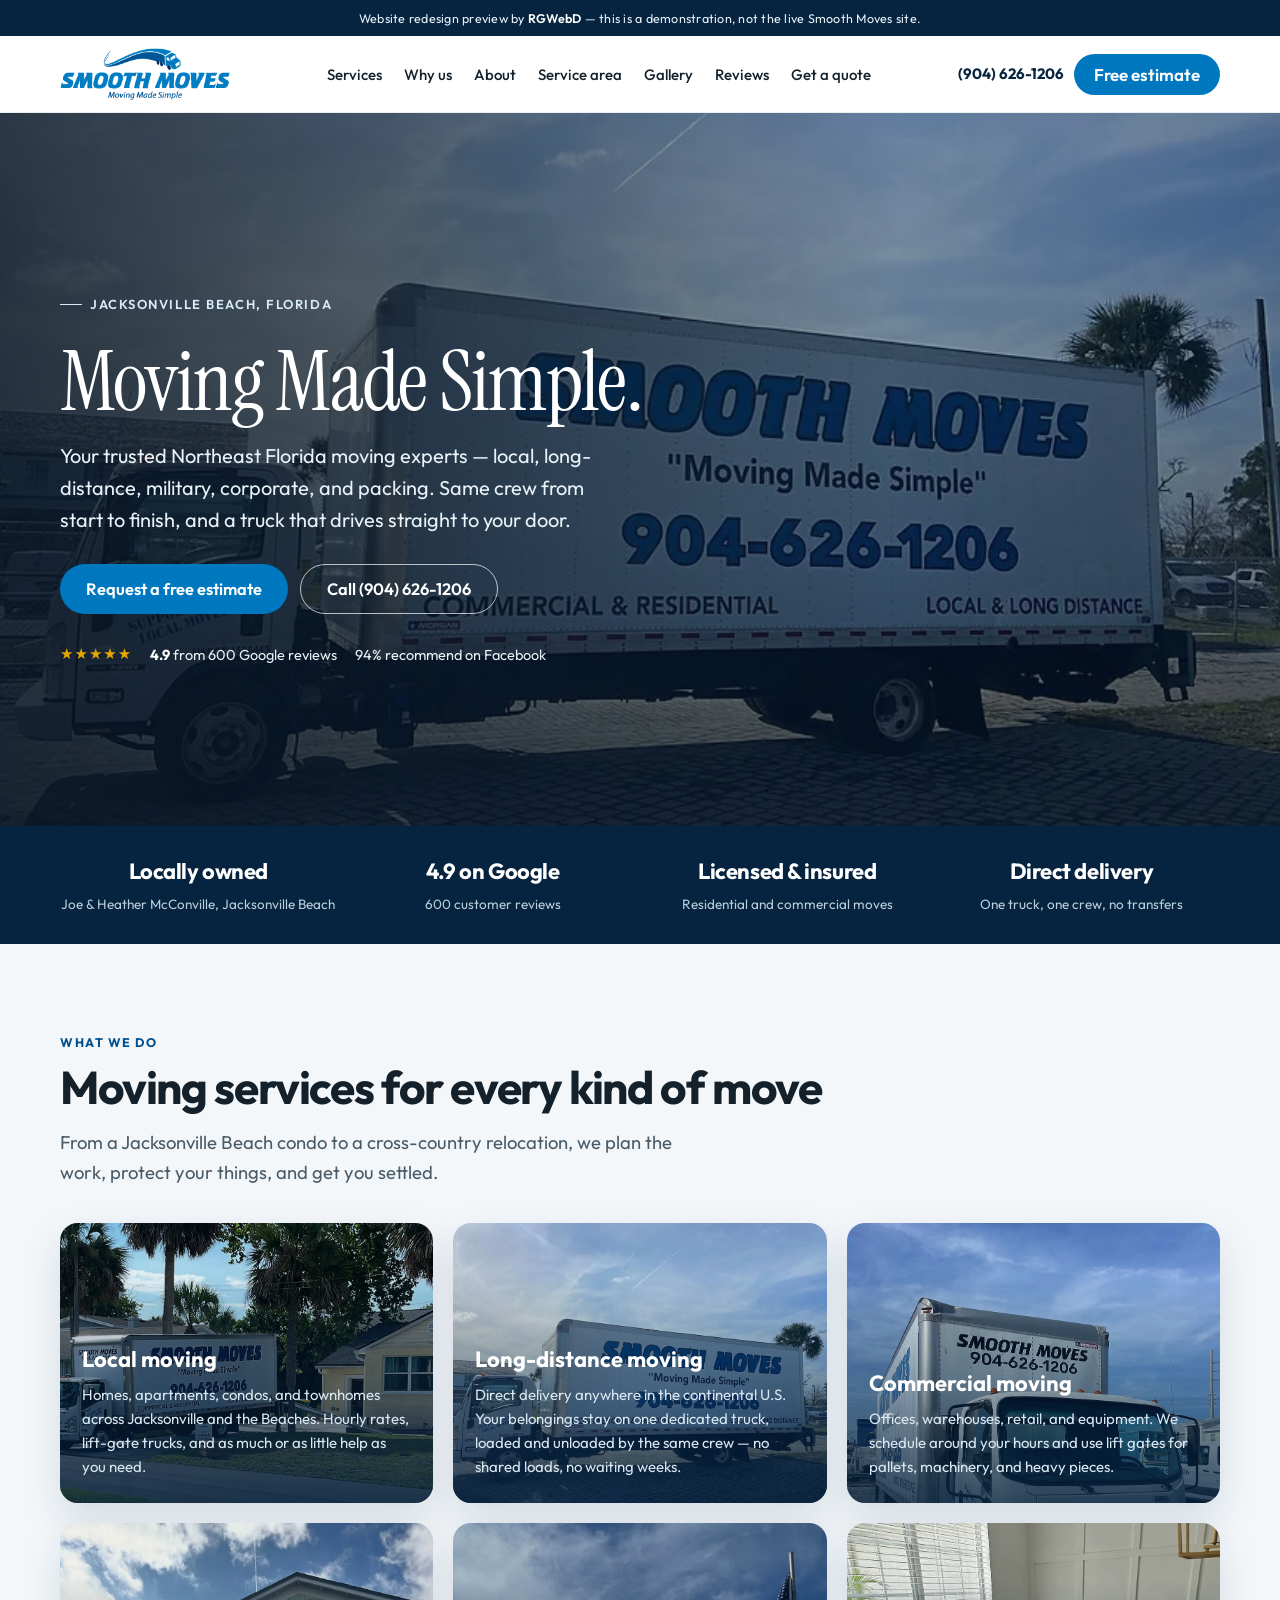
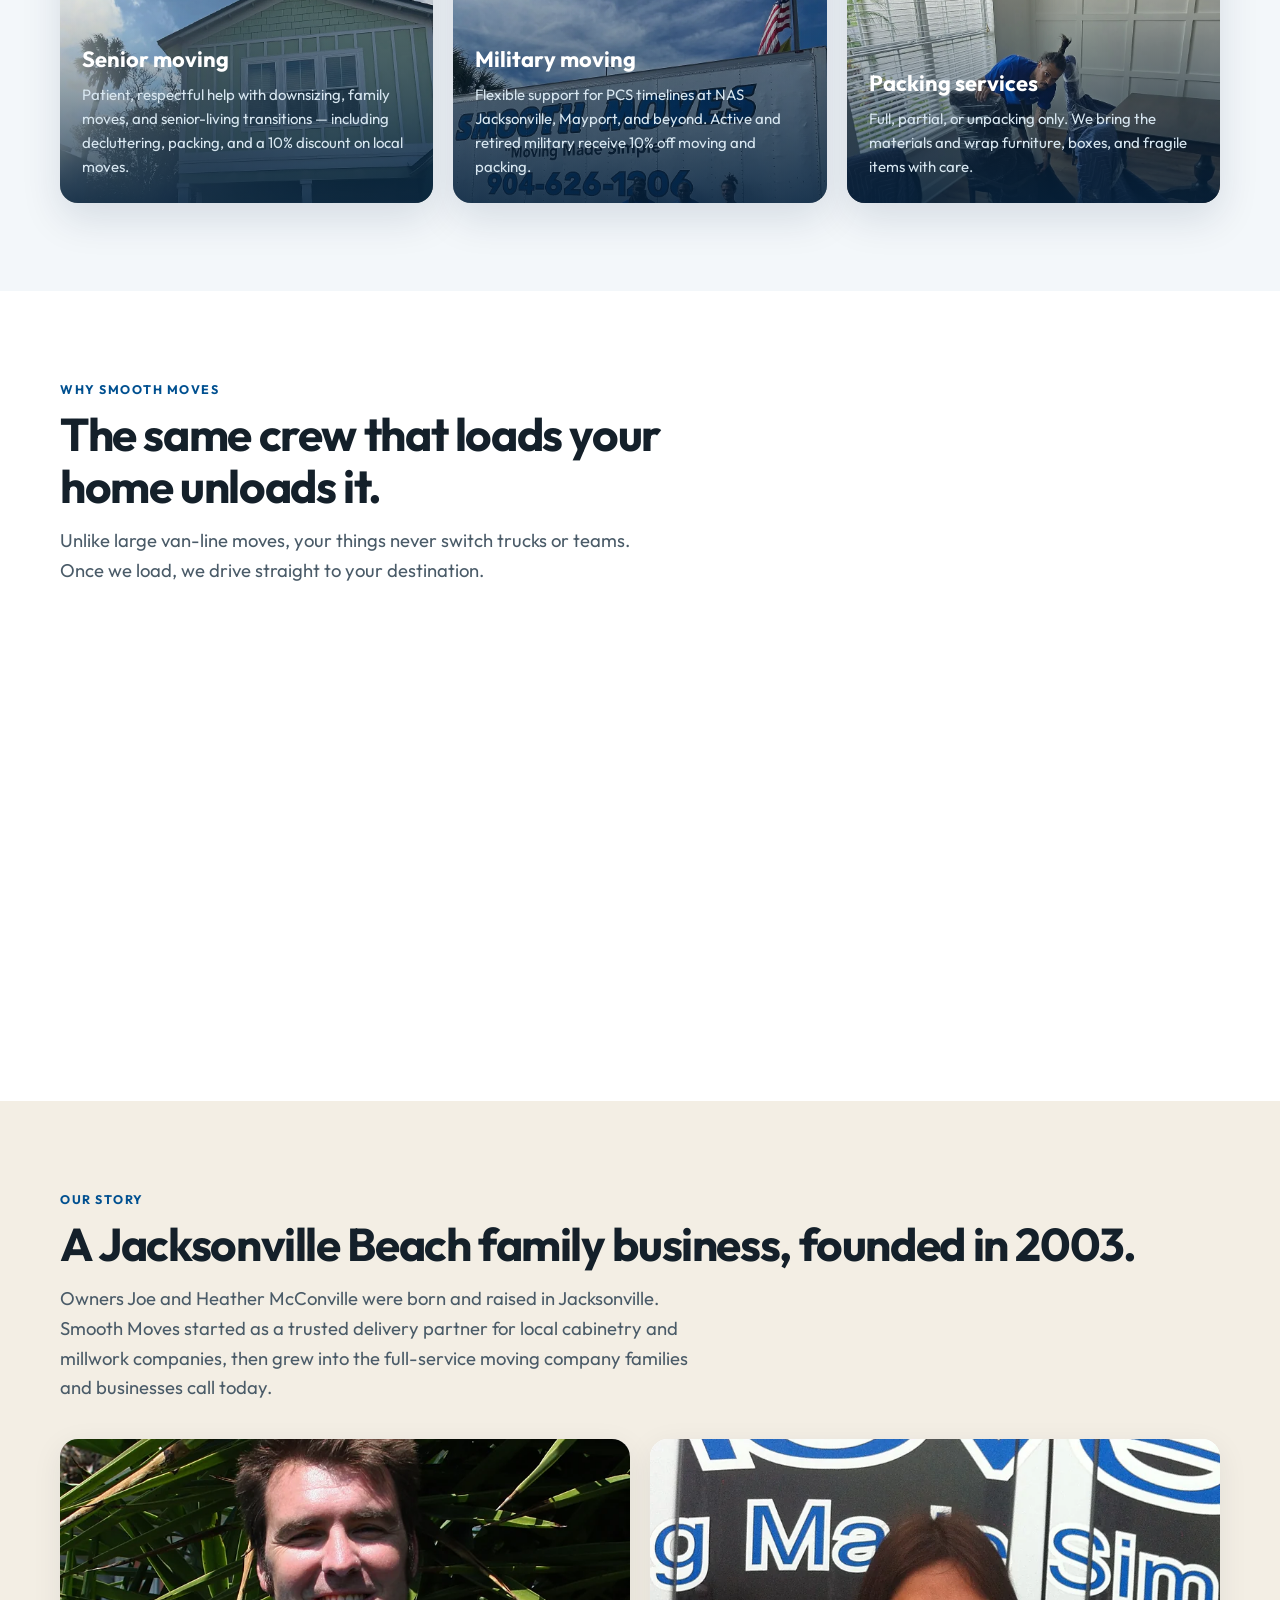
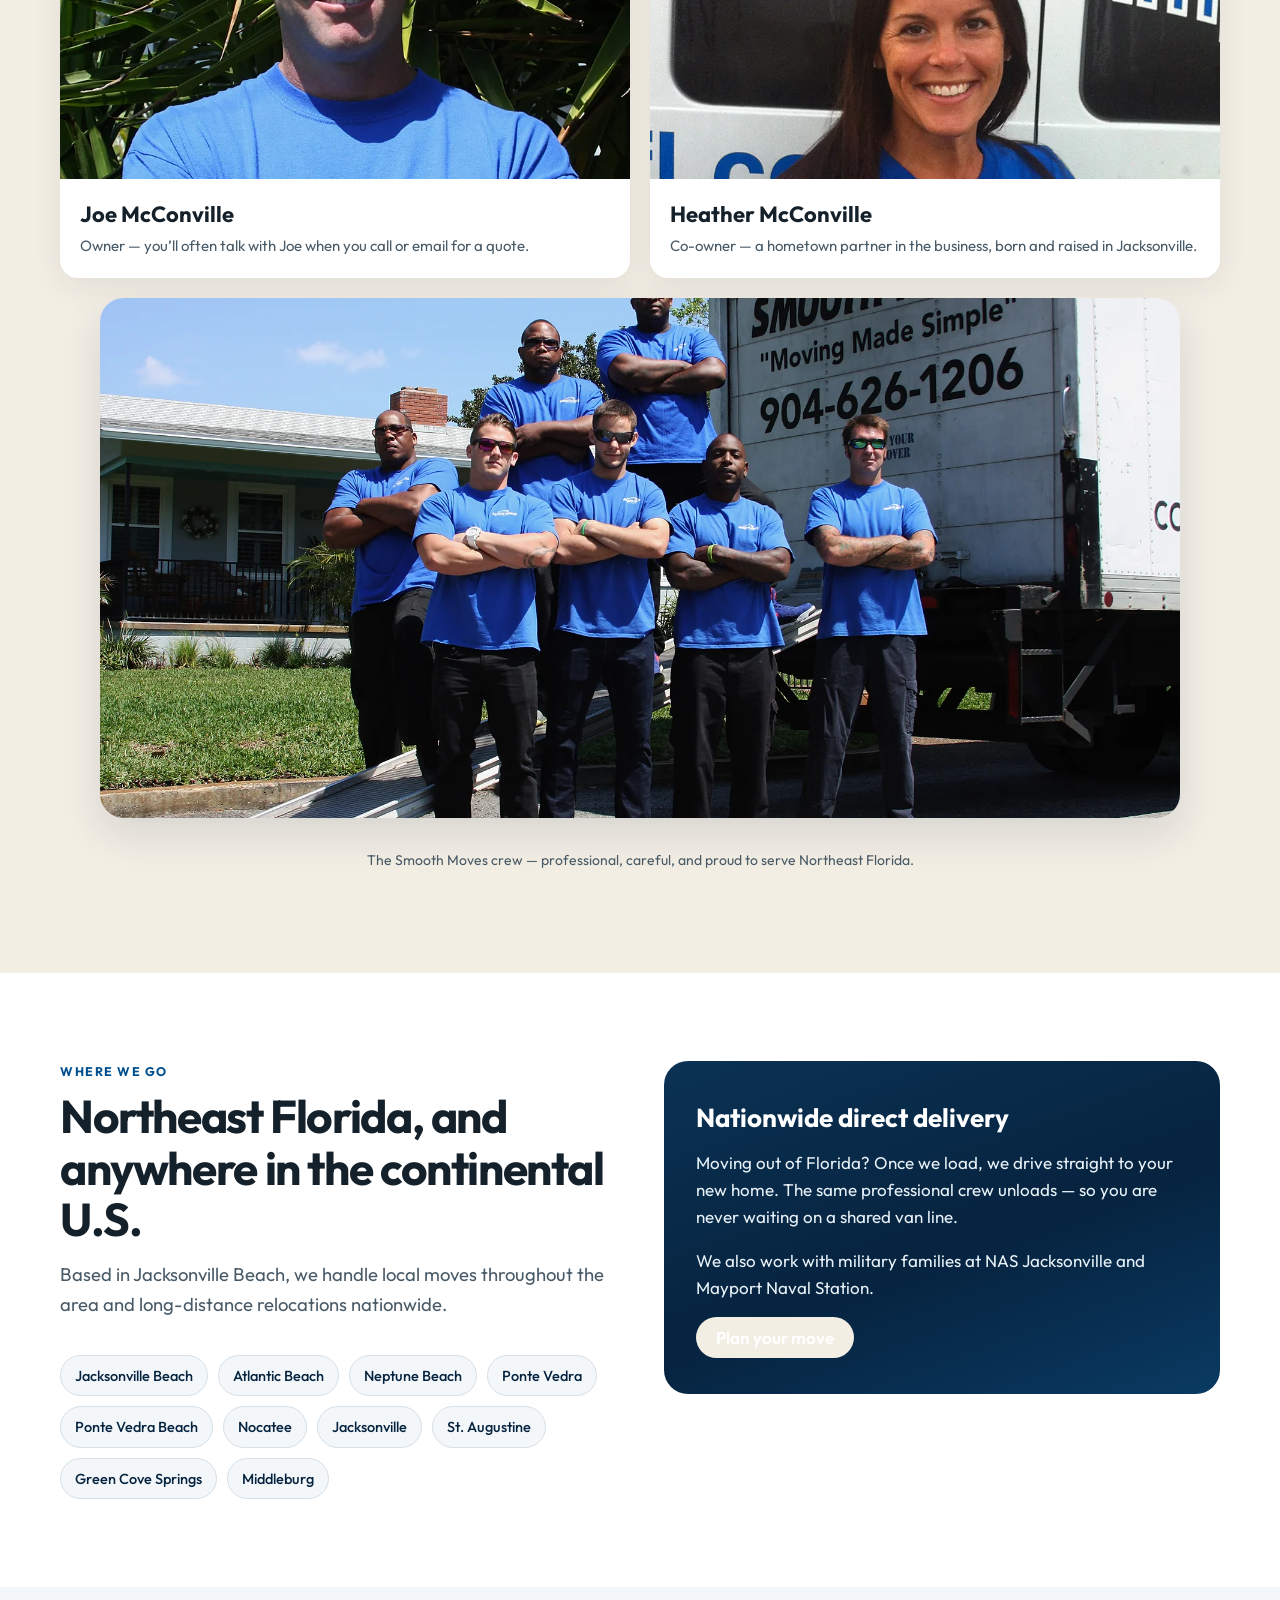
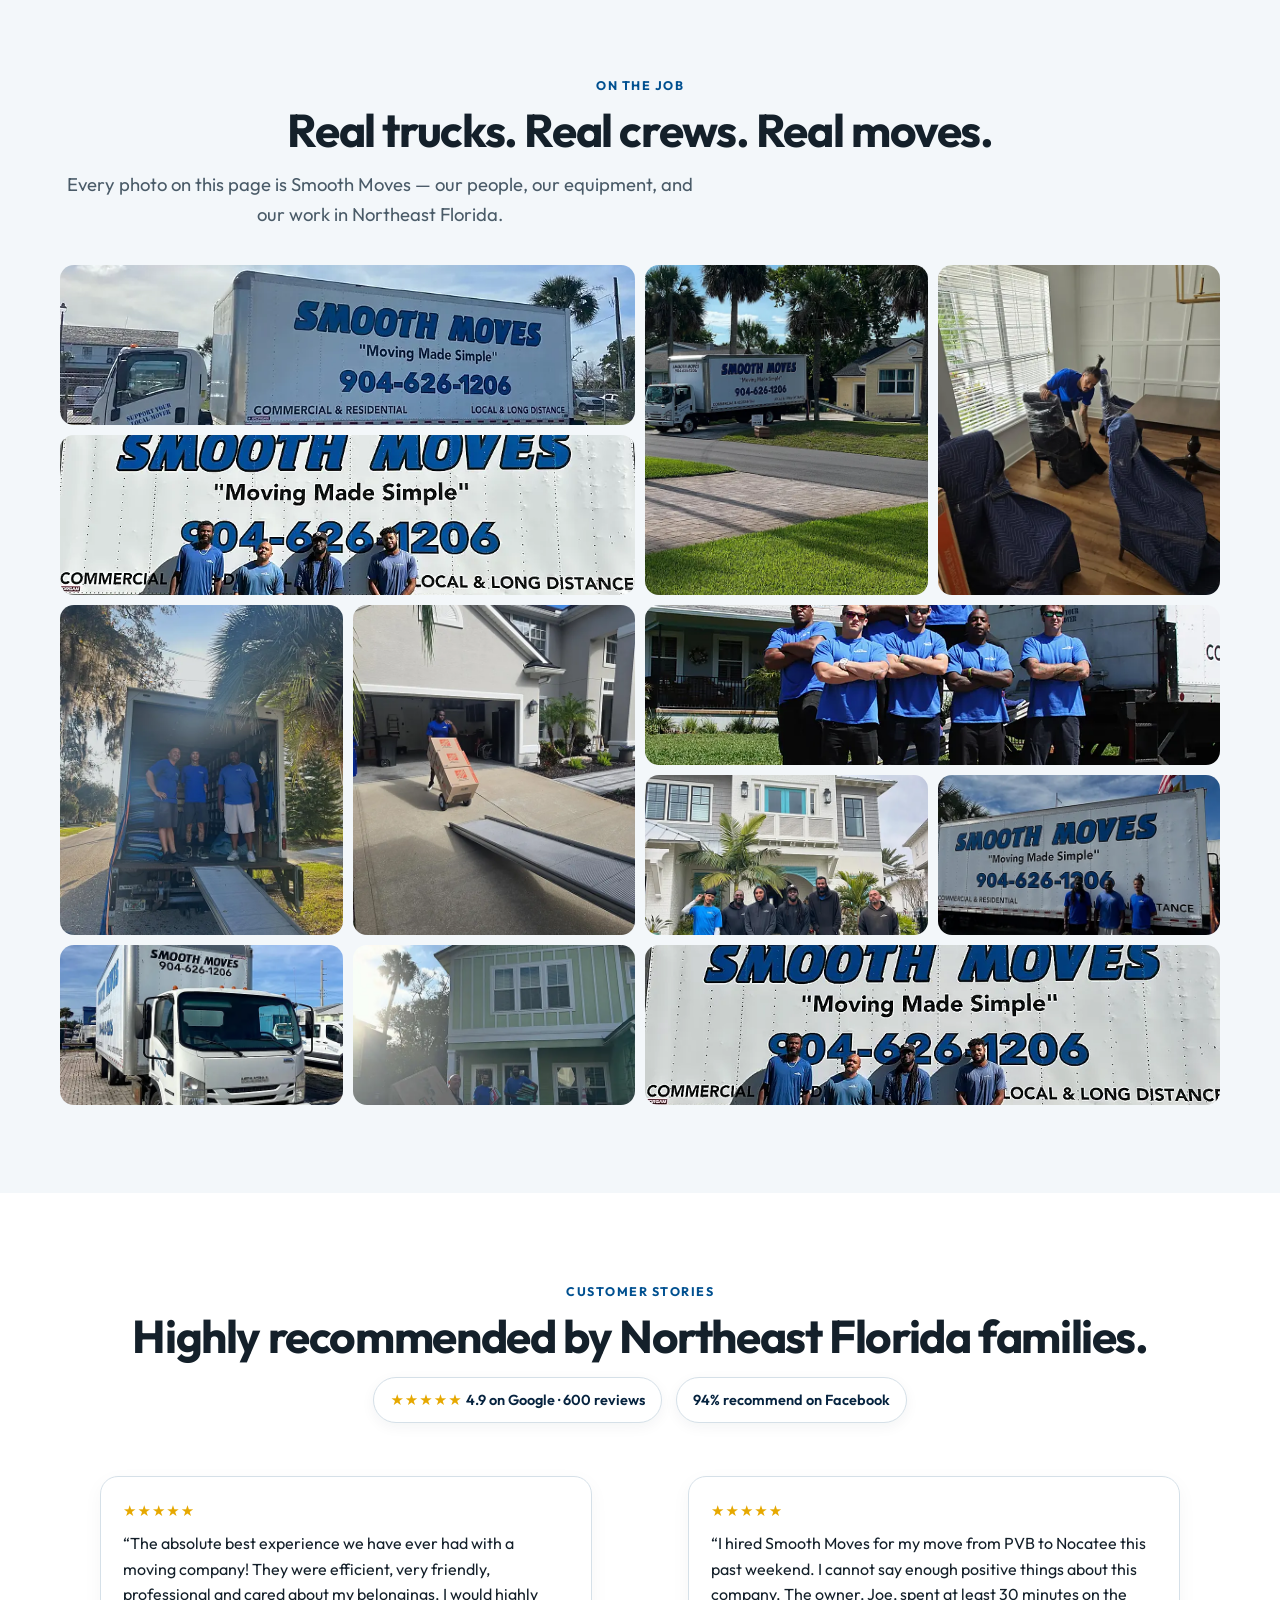
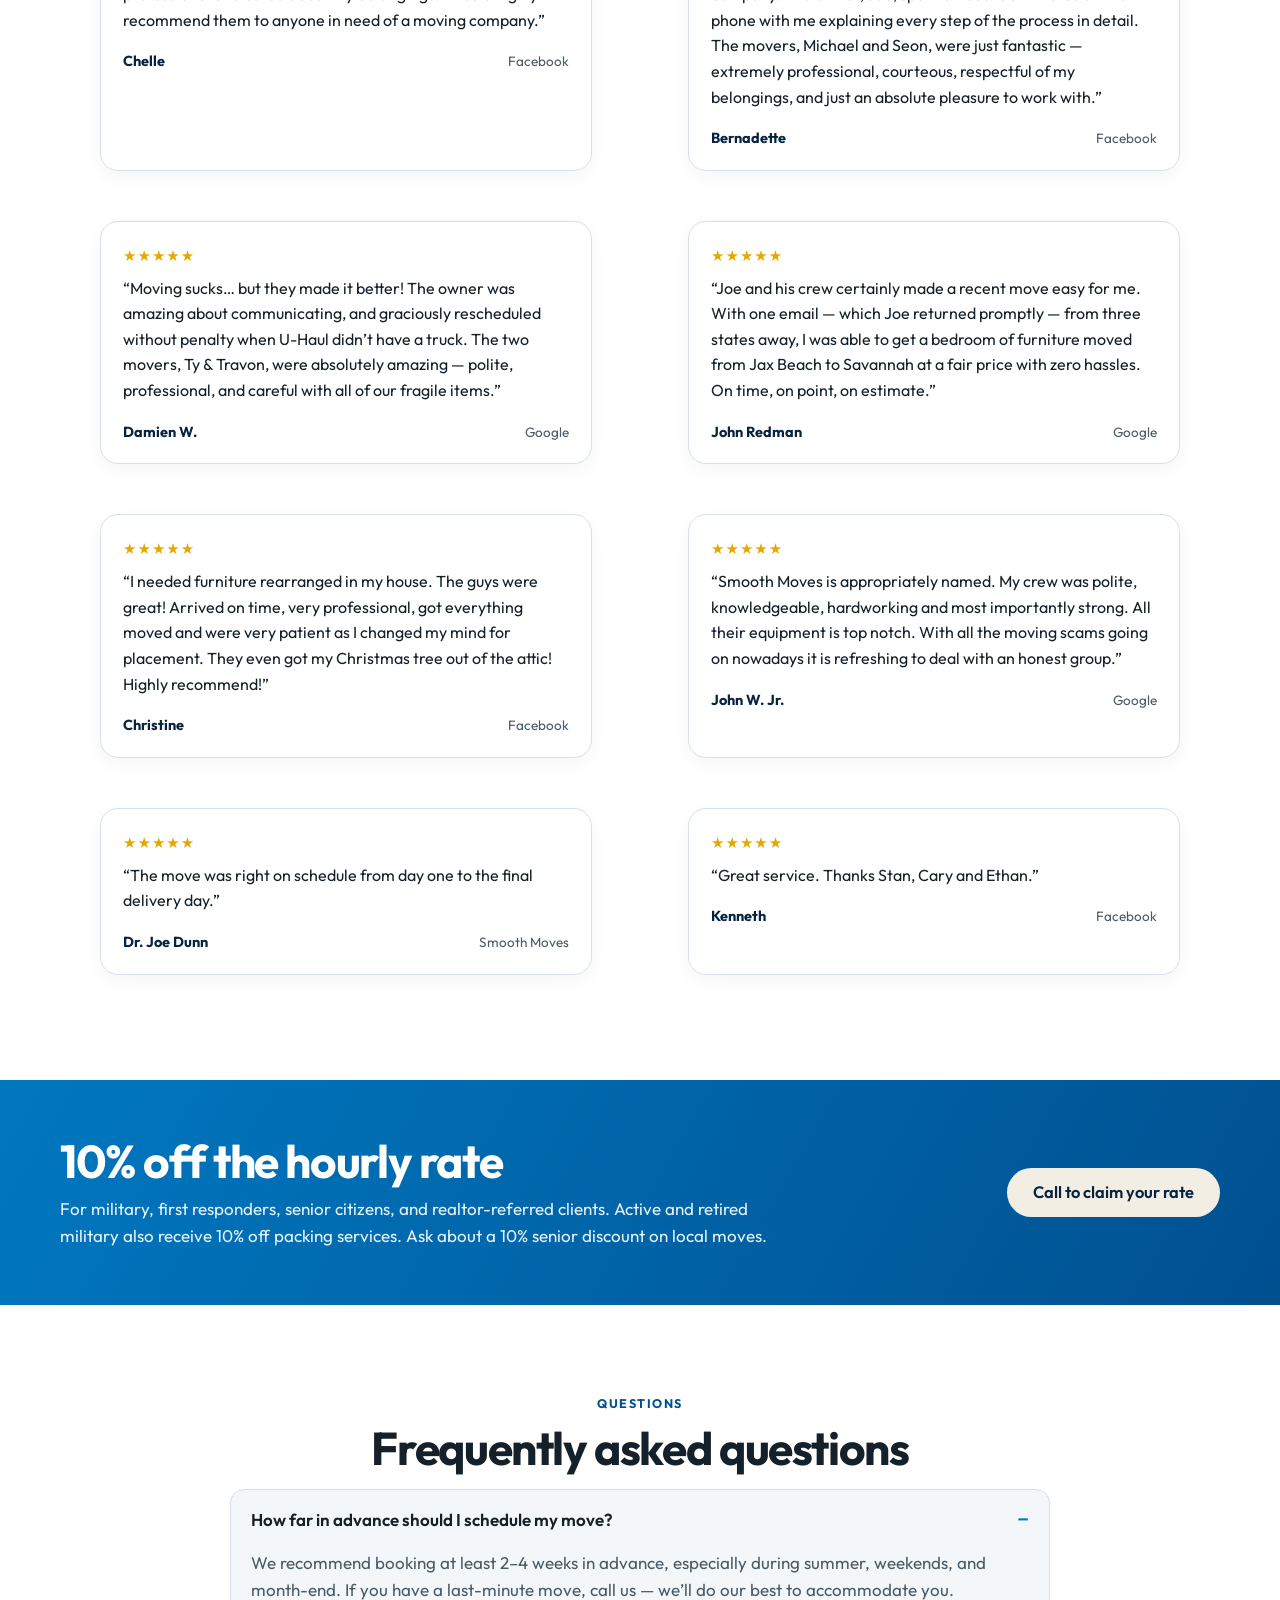
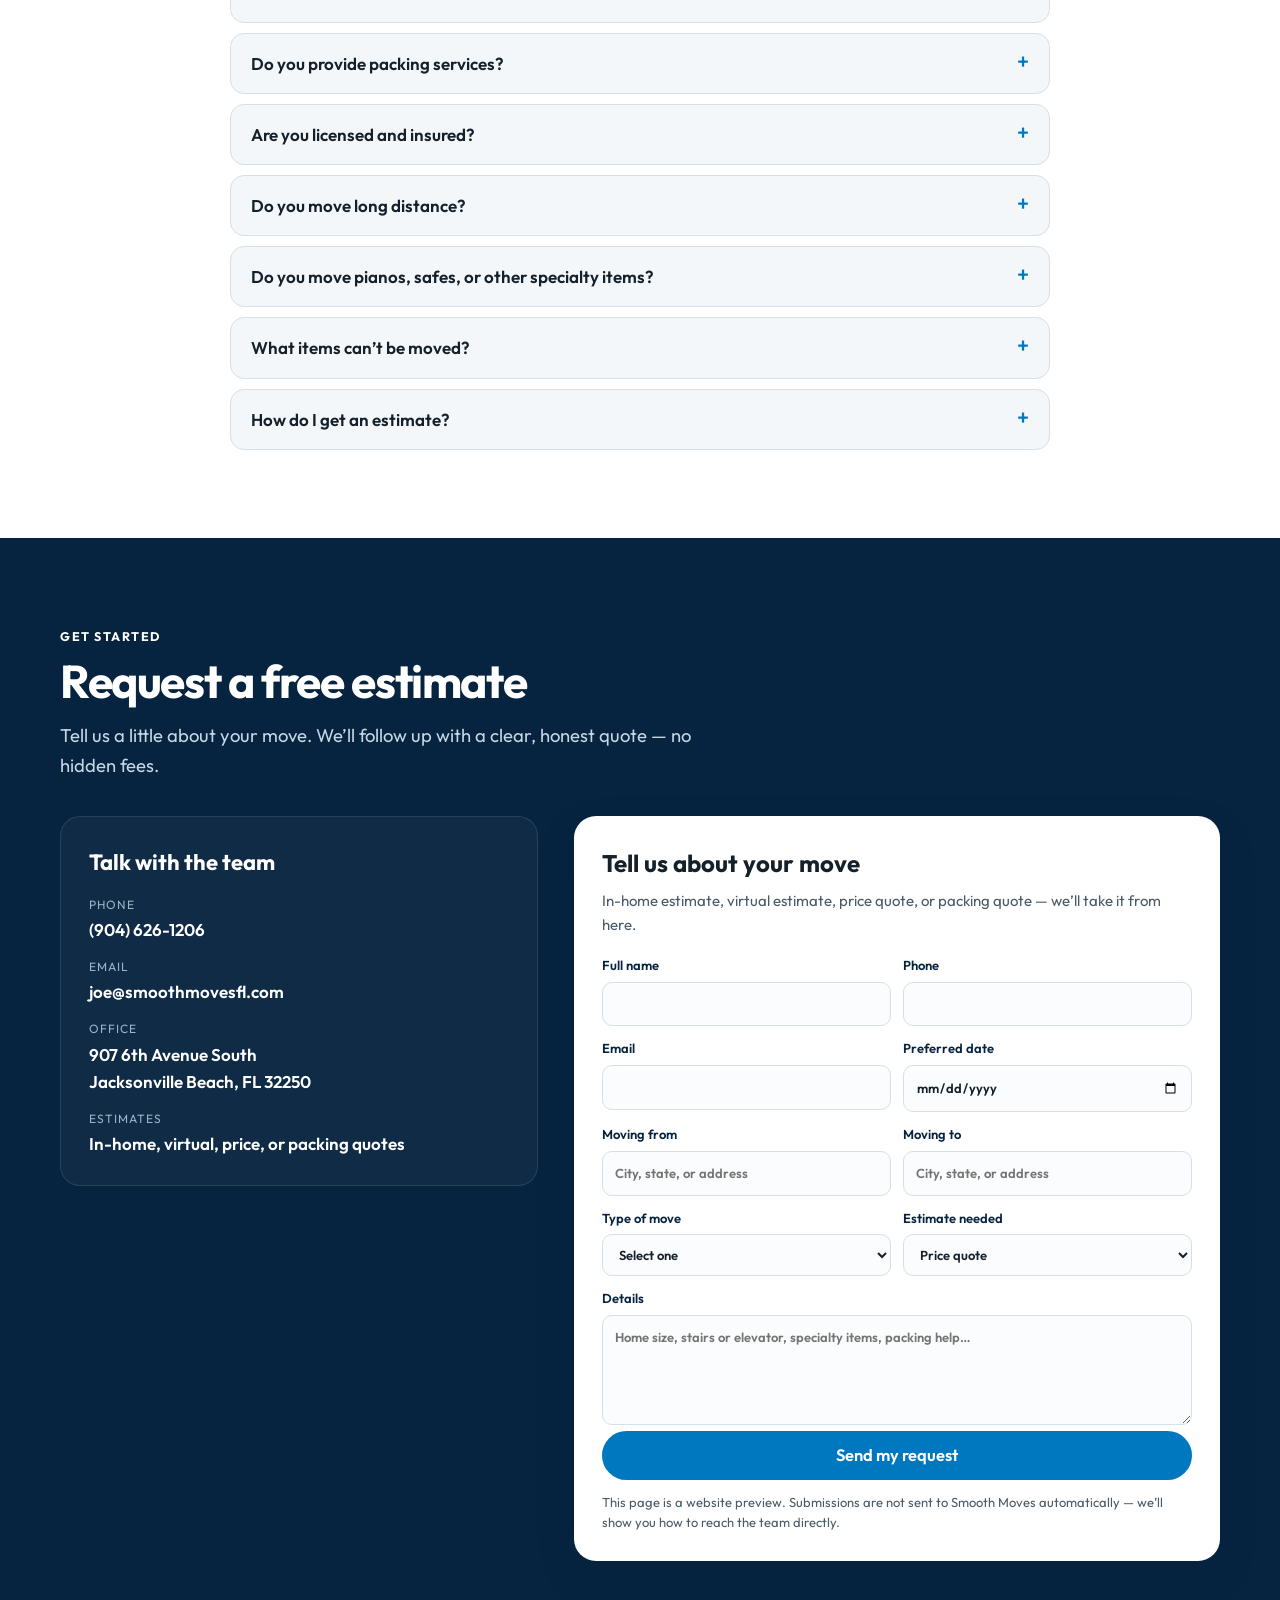
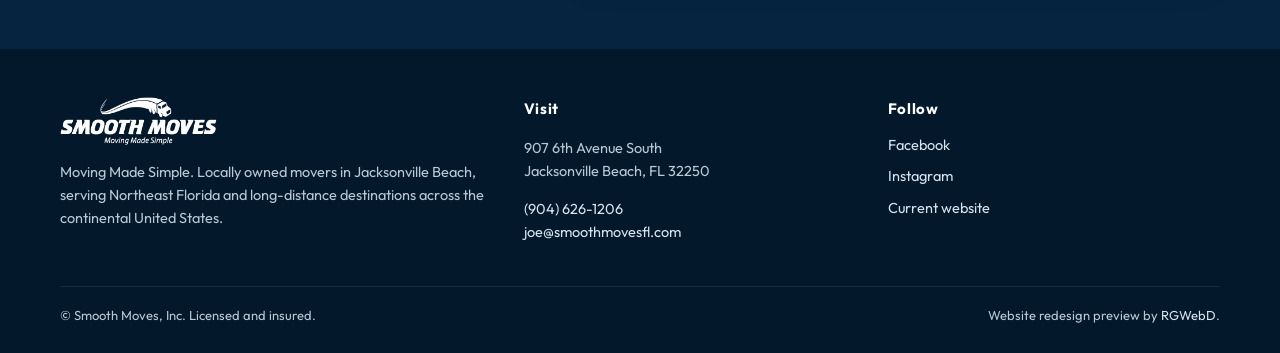
==== index.html @ 0b8551cc "Add Smooth Moves website redesign preview Modern static site for the Jacksonville Beach moving compa" ====
<!DOCTYPE html>
<html lang="en">
<head>
  <meta charset="UTF-8">
  <meta name="viewport" content="width=device-width, initial-scale=1">
  <title>Smooth Moves | Jacksonville Beach Movers — Moving Made Simple</title>
  <meta name="description" content="Smooth Moves is your trusted Northeast Florida moving company in Jacksonville Beach. Local, long-distance, military, corporate, and packing services. Call (904) 626-1206 for a free estimate.">
  <link rel="canonical" href="https://rgwebd.github.io/smoothmovesfl/">
  <meta name="robots" content="index,follow">
  <meta property="og:type" content="website">
  <meta property="og:title" content="Smooth Moves | Jacksonville Beach Movers — Moving Made Simple">
  <meta property="og:description" content="Locally owned movers in Jacksonville Beach. Local, long-distance, military, corporate, and packing. Licensed and insured. Call (904) 626-1206.">
  <meta property="og:url" content="https://rgwebd.github.io/smoothmovesfl/">
  <meta property="og:image" content="https://rgwebd.github.io/smoothmovesfl/images/og.jpg">
  <meta property="og:image:alt" content="A Smooth Moves moving truck in Jacksonville Beach, Florida">
  <meta name="twitter:card" content="summary_large_image">
  <meta name="twitter:title" content="Smooth Moves | Jacksonville Beach Movers">
  <meta name="twitter:description" content="Moving Made Simple. Local, long-distance, military, corporate, and packing services in Northeast Florida.">
  <meta name="twitter:image" content="https://rgwebd.github.io/smoothmovesfl/images/og.jpg">
  <meta name="theme-color" content="#0078C0">
  <link rel="icon" href="favicon.ico">
  <link rel="apple-touch-icon" href="images/apple-touch-icon.png">
  <link rel="preconnect" href="https://fonts.googleapis.com">
  <link rel="preconnect" href="https://fonts.gstatic.com" crossorigin>
  <link href="https://fonts.googleapis.com/css2?family=Instrument+Serif:ital@0;1&family=Outfit:wght@400;500;600;700;800&display=swap" rel="stylesheet">
  <link rel="stylesheet" href="styles.css">
  <script type="application/ld+json">
  {
    "@context": "https://schema.org",
    "@type": "MovingCompany",
    "name": "Smooth Moves",
    "legalName": "Smooth Moves, Inc.",
    "url": "https://rgwebd.github.io/smoothmovesfl/",
    "image": "https://rgwebd.github.io/smoothmovesfl/images/og.jpg",
    "logo": "https://rgwebd.github.io/smoothmovesfl/images/logo.png",
    "telephone": "+19046261206",
    "email": "joe@smoothmovesfl.com",
    "foundingDate": "2003",
    "slogan": "Moving Made Simple",
    "description": "Locally owned moving company in Jacksonville Beach, Florida offering local, long-distance, military, corporate, senior, commercial, and packing services.",
    "address": {
      "@type": "PostalAddress",
      "streetAddress": "907 6th Avenue South",
      "addressLocality": "Jacksonville Beach",
      "addressRegion": "FL",
      "postalCode": "32250",
      "addressCountry": "US"
    },
    "geo": {
      "@type": "GeoCoordinates",
      "latitude": 30.281689,
      "longitude": -81.397778
    },
    "areaServed": [
      "Jacksonville Beach, FL",
      "Jacksonville, FL",
      "Atlantic Beach, FL",
      "Neptune Beach, FL",
      "Ponte Vedra, FL",
      "Ponte Vedra Beach, FL",
      "Nocatee, FL",
      "St. Augustine, FL",
      "Green Cove Springs, FL",
      "Middleburg, FL",
      "Northeast Florida"
    ],
    "sameAs": [
      "https://www.facebook.com/smoothmovesfl",
      "https://www.instagram.com/smoothmovesfl/",
      "https://smoothmovesfl.com/"
    ],
    "aggregateRating": {
      "@type": "AggregateRating",
      "ratingValue": "4.9",
      "bestRating": "5",
      "ratingCount": "600"
    },
    "priceRange": "$$",
    "founder": [
      { "@type": "Person", "name": "Joe McConville" },
      { "@type": "Person", "name": "Heather McConville" }
    ]
  }
  </script>
  <script type="application/ld+json">
  {
    "@context": "https://schema.org",
    "@type": "FAQPage",
    "mainEntity": [
      {
        "@type": "Question",
        "name": "How far in advance should I schedule my move?",
        "acceptedAnswer": {
          "@type": "Answer",
          "text": "Smooth Moves recommends booking at least 2–4 weeks in advance, especially during busy seasons such as summer, weekends, and month-end. Last-minute moves can often be accommodated — call (904) 626-1206."
        }
      },
      {
        "@type": "Question",
        "name": "Do you provide packing services?",
        "acceptedAnswer": {
          "@type": "Answer",
          "text": "Yes. Smooth Moves offers full-service packing, partial packing, and unpacking, and can supply boxes and packing materials."
        }
      },
      {
        "@type": "Question",
        "name": "Are you licensed and insured?",
        "acceptedAnswer": {
          "@type": "Answer",
          "text": "Yes. Smooth Moves is licensed and insured for residential and commercial moves."
        }
      },
      {
        "@type": "Question",
        "name": "Do you move long distance?",
        "acceptedAnswer": {
          "@type": "Answer",
          "text": "Yes. Smooth Moves handles long-distance moves throughout the continental United States with direct delivery — the same crew and a dedicated truck, with no shared loads or transfers."
        }
      },
      {
        "@type": "Question",
        "name": "Do you move specialty items like pianos or safes?",
        "acceptedAnswer": {
          "@type": "Answer",
          "text": "Yes. The team is trained and equipped to handle pianos, heavy safes, fitness equipment, antiques, and other specialty items. Mention these when you book so the crew can plan accordingly."
        }
      }
    ]
  }
  </script>
</head>
<body>
  <script>document.documentElement.classList.add('js');</script>
  <a class="skip" href="#main">Skip to content</a>
  <div class="preview-bar">Website redesign preview by <strong>RGWebD</strong> — this is a demonstration, not the live Smooth Moves site.</div>

  <header class="site-header">
    <div class="wrap nav" id="nav">
      <a class="logo" href="#top" aria-label="Smooth Moves home">
        <img src="images/logo.png" srcset="images/logo@2x.png 2x" width="200" height="58" alt="Smooth Moves — Moving Made Simple">
      </a>
      <nav aria-label="Primary">
        <ul class="nav-links">
          <li><a href="#services">Services</a></li>
          <li><a href="#why">Why us</a></li>
          <li><a href="#about">About</a></li>
          <li><a href="#area">Service area</a></li>
          <li><a href="#gallery">Gallery</a></li>
          <li><a href="#reviews">Reviews</a></li>
          <li><a href="#quote">Get a quote</a></li>
          <li class="nav-phone"><a href="tel:+19046261206">Call (904) 626-1206</a></li>
        </ul>
      </nav>
      <div class="nav-cta">
        <a class="call-link" href="tel:+19046261206">(904) 626-1206</a>
        <a class="btn btn-primary" href="#quote">Free estimate</a>
      </div>
      <button class="menu-btn" type="button" aria-label="Open menu" aria-expanded="false" aria-controls="nav">
        <span></span><span></span><span></span>
      </button>
    </div>
  </header>

  <main id="main">
    <section class="hero" id="top">
      <div class="hero-media">
        <picture>
          <source media="(max-width: 700px)" srcset="images/hero-800.webp">
          <img src="images/hero-wide.webp" srcset="images/hero.webp 1440w, images/hero-wide.webp 1920w" sizes="100vw" alt="A Smooth Moves box truck in Jacksonville Beach, lettered Moving Made Simple, commercial and residential, local and long distance, with the phone number 904-626-1206" width="1920" height="1080" fetchpriority="high">
        </picture>
      </div>
      <div class="hero-shade" aria-hidden="true"></div>
      <div class="wrap">
        <div class="hero-copy">
          <p class="eyebrow">Jacksonville Beach, Florida</p>
          <h1>Moving Made Simple.</h1>
          <p class="lede">Your trusted Northeast Florida moving experts — local, long-distance, military, corporate, and packing. Same crew from start to finish, and a truck that drives straight to your door.</p>
          <div class="hero-actions">
            <a class="btn btn-primary btn-lg" href="#quote">Request a free estimate</a>
            <a class="btn btn-ghost btn-lg" href="tel:+19046261206">Call (904) 626-1206</a>
          </div>
          <div class="hero-rating">
            <span class="stars" aria-hidden="true">★★★★★</span>
            <span><b>4.9</b> from 600 Google reviews</span>
            <span>94% recommend on Facebook</span>
          </div>
        </div>
      </div>
    </section>

    <div class="trust">
      <div class="wrap trust-grid">
        <div class="trust-item"><b>Locally owned</b><span>Joe &amp; Heather McConville, Jacksonville Beach</span></div>
        <div class="trust-item"><b>4.9 on Google</b><span>600 customer reviews</span></div>
        <div class="trust-item"><b>Licensed &amp; insured</b><span>Residential and commercial moves</span></div>
        <div class="trust-item"><b>Direct delivery</b><span>One truck, one crew, no transfers</span></div>
      </div>
    </div>

    <section class="services" id="services">
      <div class="wrap">
        <p class="section-kicker">What we do</p>
        <h2>Moving services for every kind of move</h2>
        <p class="lead">From a Jacksonville Beach condo to a cross-country relocation, we plan the work, protect your things, and get you settled.</p>
        <div class="service-grid">
          <article class="service-card reveal">
            <img src="images/service-local.webp" alt="A Smooth Moves truck parked in front of a Jacksonville-area home" width="1200" height="800" loading="lazy">
            <div class="body">
              <h3>Local moving</h3>
              <p>Homes, apartments, condos, and townhomes across Jacksonville and the Beaches. Hourly rates, lift-gate trucks, and as much or as little help as you need.</p>
            </div>
          </article>
          <article class="service-card reveal">
            <img src="images/service-long.webp" alt="Smooth Moves long-distance moving truck" width="1200" height="800" loading="lazy">
            <div class="body">
              <h3>Long-distance moving</h3>
              <p>Direct delivery anywhere in the continental U.S. Your belongings stay on one dedicated truck, loaded and unloaded by the same crew — no shared loads, no waiting weeks.</p>
            </div>
          </article>
          <article class="service-card reveal">
            <img src="images/service-commercial.webp" alt="A Smooth Moves Isuzu box truck ready for a commercial move" width="1200" height="800" loading="lazy">
            <div class="body">
              <h3>Commercial moving</h3>
              <p>Offices, warehouses, retail, and equipment. We schedule around your hours and use lift gates for pallets, machinery, and heavy pieces.</p>
            </div>
          </article>
          <article class="service-card reveal">
            <img src="images/service-senior.webp" alt="Smooth Moves crew carrying boxes at a local home" width="1200" height="800" loading="lazy">
            <div class="body">
              <h3>Senior moving</h3>
              <p>Patient, respectful help with downsizing, family moves, and senior-living transitions — including decluttering, packing, and a 10% discount on local moves.</p>
            </div>
          </article>
          <article class="service-card reveal">
            <img src="images/service-military.webp" alt="Smooth Moves crew standing with their truck beside an American flag" width="1200" height="800" loading="lazy">
            <div class="body">
              <h3>Military moving</h3>
              <p>Flexible support for PCS timelines at NAS Jacksonville, Mayport, and beyond. Active and retired military receive 10% off moving and packing.</p>
            </div>
          </article>
          <article class="service-card reveal">
            <img src="images/service-packing.webp" alt="A Smooth Moves mover wrapping dining chairs for a protected move" width="1200" height="800" loading="lazy">
            <div class="body">
              <h3>Packing services</h3>
              <p>Full, partial, or unpacking only. We bring the materials and wrap furniture, boxes, and fragile items with care.</p>
            </div>
          </article>
        </div>
      </div>
    </section>

    <section id="why">
      <div class="wrap why-grid">
        <div>
          <p class="section-kicker">Why Smooth Moves</p>
          <h2>The same crew that loads your home unloads it.</h2>
          <p class="lead">Unlike large van-line moves, your things never switch trucks or teams. Once we load, we drive straight to your destination.</p>
          <div class="why-points">
            <div class="why-item reveal">
              <div class="why-icon" aria-hidden="true">
                <svg width="22" height="22" fill="none" stroke="currentColor" stroke-width="1.8" viewBox="0 0 24 24"><path d="M3 7h13v10H3zM16 10h5l2 3v4h-7z"/><circle cx="7.5" cy="17" r="1.6"/><circle cx="18.5" cy="17" r="1.6"/></svg>
              </div>
              <div>
                <h3>Direct delivery, no shared trucks</h3>
                <p>Your items are the only items on our truck. We go straight to you — no multi-stop transfers or long delays.</p>
              </div>
            </div>
            <div class="why-item reveal">
              <div class="why-icon" aria-hidden="true">
                <svg width="22" height="22" fill="none" stroke="currentColor" stroke-width="1.8" viewBox="0 0 24 24"><path d="M12 3l8 4v5c0 5-3.4 8.4-8 9-4.6-.6-8-4-8-9V7l8-4z"/></svg>
              </div>
              <div>
                <h3>Licensed, insured, transparent pricing</h3>
                <p>Clear quotes with no hidden fees. Long-distance moves are quoted up front. Local moves are billed at hourly rates.</p>
              </div>
            </div>
            <div class="why-item reveal">
              <div class="why-icon" aria-hidden="true">
                <svg width="22" height="22" fill="none" stroke="currentColor" stroke-width="1.8" viewBox="0 0 24 24"><path d="M4 17V7h16v10H4zM8 17v3M16 17v3M4 11h16"/></svg>
              </div>
              <div>
                <h3>The right equipment</h3>
                <p>Trucks with lift gates and pull-out ramps, plus pads, straps, and floor protection so your home and furniture stay safe.</p>
              </div>
            </div>
            <div class="why-item reveal">
              <div class="why-icon" aria-hidden="true">
                <svg width="22" height="22" fill="none" stroke="currentColor" stroke-width="1.8" viewBox="0 0 24 24"><circle cx="12" cy="8" r="3.2"/><path d="M5 19c1.2-3.2 3.7-5 7-5s5.8 1.8 7 5"/></svg>
              </div>
              <div>
                <h3>A hometown team you can call</h3>
                <p>Talk with the owners. Get an in-home or virtual estimate. We coordinate with realtors, property managers, and families when you need us to.</p>
              </div>
            </div>
          </div>
        </div>
        <div class="why-photo reveal">
          <img src="images/gallery/loading-ramp.webp" alt="Three Smooth Moves movers standing in the back of the truck with moving pads and a loading ramp, under oak and palm trees" width="1200" height="1600" loading="lazy">
          <div class="why-badge">
            <b>Pads, ramps, and a crew that shows up ready.</b>
            <span>That’s the Smooth Moves way.</span>
          </div>
        </div>
      </div>
    </section>

    <section class="about" id="about">
      <div class="wrap">
        <p class="section-kicker">Our story</p>
        <h2>A Jacksonville Beach family business, founded in 2003.</h2>
        <p class="lead">Owners Joe and Heather McConville were born and raised in Jacksonville. Smooth Moves started as a trusted delivery partner for local cabinetry and millwork companies, then grew into the full-service moving company families and businesses call today.</p>
        <div class="about-grid">
          <article class="owner reveal">
            <img src="images/joe-card.webp" alt="Joe McConville, owner of Smooth Moves, in a company shirt" width="800" height="1000" loading="lazy">
            <div class="meta">
              <h3>Joe McConville</h3>
              <p>Owner — you’ll often talk with Joe when you call or email for a quote.</p>
            </div>
          </article>
          <article class="owner reveal">
            <img src="images/heather-card.webp" alt="Heather McConville, co-owner of Smooth Moves, in a company shirt beside a Smooth Moves vehicle" width="800" height="1000" loading="lazy">
            <div class="meta">
              <h3>Heather McConville</h3>
              <p>Co-owner — a hometown partner in the business, born and raised in Jacksonville.</p>
            </div>
          </article>
        </div>
        <figure class="team-band reveal">
          <img src="images/team.webp" alt="The Smooth Moves moving team in blue shirts standing on the truck ramp in front of a company truck" width="1800" height="1200" loading="lazy">
        </figure>
        <p class="team-cap">The Smooth Moves crew — professional, careful, and proud to serve Northeast Florida.</p>
      </div>
    </section>

    <section id="area">
      <div class="wrap area-grid">
        <div>
          <p class="section-kicker">Where we go</p>
          <h2>Northeast Florida, and anywhere in the continental U.S.</h2>
          <p class="lead">Based in Jacksonville Beach, we handle local moves throughout the area and long-distance relocations nationwide.</p>
          <ul class="cities">
            <li>Jacksonville Beach</li>
            <li>Atlantic Beach</li>
            <li>Neptune Beach</li>
            <li>Ponte Vedra</li>
            <li>Ponte Vedra Beach</li>
            <li>Nocatee</li>
            <li>Jacksonville</li>
            <li>St. Augustine</li>
            <li>Green Cove Springs</li>
            <li>Middleburg</li>
          </ul>
        </div>
        <div class="area-card reveal">
          <h3>Nationwide direct delivery</h3>
          <p>Moving out of Florida? Once we load, we drive straight to your new home. The same professional crew unloads — so you are never waiting on a shared van line.</p>
          <p>We also work with military families at NAS Jacksonville and Mayport Naval Station.</p>
          <a class="btn btn-sand" href="#quote">Plan your move</a>
        </div>
      </div>
    </section>

    <section class="gallery" id="gallery">
      <div class="wrap">
        <p class="section-kicker center">On the job</p>
        <h2 class="center">Real trucks. Real crews. Real moves.</h2>
        <p class="lead center">Every photo on this page is Smooth Moves — our people, our equipment, and our work in Northeast Florida.</p>
        <div class="gallery-grid">
          <a class="w" href="images/gallery/truck-side-palm.webp" data-full="images/gallery/truck-side-palm.webp" data-alt="A Smooth Moves box truck in Jacksonville Beach">
            <img src="images/thumbs/truck-side-palm.webp" alt="A Smooth Moves box truck in Jacksonville Beach" width="800" height="600" loading="lazy">
          </a>
          <a class="t" href="images/gallery/truck-neighborhood.webp" data-full="images/gallery/truck-neighborhood.webp" data-alt="Smooth Moves truck at a local home with a loading ramp">
            <img src="images/thumbs/truck-neighborhood.webp" alt="Smooth Moves truck at a local home with a loading ramp" width="600" height="800" loading="lazy">
          </a>
          <a class="t" href="images/gallery/wrapping.webp" data-full="images/gallery/wrapping.webp" data-alt="A mover wrapping dining chairs for protection">
            <img src="images/thumbs/wrapping.webp" alt="A mover wrapping dining chairs for protection" width="600" height="800" loading="lazy">
          </a>
          <a class="w" href="images/gallery/crew-five.webp" data-full="images/gallery/crew-five.webp" data-alt="Four Smooth Moves movers standing in front of the company truck">
            <img src="images/thumbs/crew-five.webp" alt="Four Smooth Moves movers standing in front of the company truck" width="800" height="600" loading="lazy">
          </a>
          <a class="t" href="images/gallery/loading-ramp.webp" data-full="images/gallery/loading-ramp.webp" data-alt="Crew in the truck with moving pads and a ramp">
            <img src="images/thumbs/loading-ramp.webp" alt="Crew in the truck with moving pads and a ramp" width="600" height="800" loading="lazy">
          </a>
          <a class="t" href="images/gallery/dolly.webp" data-full="images/gallery/dolly.webp" data-alt="A mover bringing boxes down a driveway by dolly">
            <img src="images/thumbs/dolly.webp" alt="A mover bringing boxes down a driveway by dolly" width="600" height="800" loading="lazy">
          </a>
          <a class="w" href="images/gallery/team-ramp.webp" data-full="images/gallery/team-ramp.webp" data-alt="The Smooth Moves team on the truck ramp">
            <img src="images/thumbs/team-ramp.webp" alt="The Smooth Moves team on the truck ramp" width="800" height="533" loading="lazy">
          </a>
          <a href="images/gallery/crew-house.webp" data-full="images/gallery/crew-house.webp" data-alt="The crew ready to work at a local house">
            <img src="images/thumbs/crew-house.webp" alt="The crew ready to work at a local house" width="640" height="800" loading="lazy">
          </a>
          <a href="images/gallery/flag-crew.webp" data-full="images/gallery/flag-crew.webp" data-alt="Crew with the Smooth Moves truck and an American flag">
            <img src="images/thumbs/flag-crew.webp" alt="Crew with the Smooth Moves truck and an American flag" width="600" height="800" loading="lazy">
          </a>
          <a href="images/gallery/isuzu.webp" data-full="images/gallery/isuzu.webp" data-alt="A Smooth Moves Isuzu box truck parked in Jacksonville Beach">
            <img src="images/thumbs/isuzu.webp" alt="A Smooth Moves Isuzu box truck parked in Jacksonville Beach" width="600" height="800" loading="lazy">
          </a>
          <a href="images/gallery/crew-boxes.webp" data-full="images/gallery/crew-boxes.webp" data-alt="Movers carrying boxes in front of a local home">
            <img src="images/thumbs/crew-boxes.webp" alt="Movers carrying boxes in front of a local home" width="600" height="800" loading="lazy">
          </a>
          <a class="w" href="images/gallery/crew-four.webp" data-full="images/gallery/crew-four.webp" data-alt="The Smooth Moves moving team in front of the truck">
            <img src="images/thumbs/crew-four.webp" alt="The Smooth Moves moving team in front of the truck" width="800" height="600" loading="lazy">
          </a>
        </div>
      </div>
    </section>

    <section id="reviews">
      <div class="wrap">
        <p class="section-kicker center">Customer stories</p>
        <h2 class="center">Highly recommended by Northeast Florida families.</h2>
        <div class="review-stats">
          <span class="pill"><span class="stars">★★★★★</span> 4.9 on Google · 600 reviews</span>
          <span class="pill">94% recommend on Facebook</span>
        </div>
        <div class="review-grid">
          <blockquote class="review reveal">
            <span class="stars" aria-hidden="true">★★★★★</span>
            <p>“The absolute best experience we have ever had with a moving company! They were efficient, very friendly, professional and cared about my belongings. I would highly recommend them to anyone in need of a moving company.”</p>
            <footer><b>Chelle</b><span>Facebook</span></footer>
          </blockquote>
          <blockquote class="review reveal">
            <span class="stars" aria-hidden="true">★★★★★</span>
            <p>“I hired Smooth Moves for my move from PVB to Nocatee this past weekend. I cannot say enough positive things about this company. The owner, Joe, spent at least 30 minutes on the phone with me explaining every step of the process in detail. The movers, Michael and Seon, were just fantastic — extremely professional, courteous, respectful of my belongings, and just an absolute pleasure to work with.”</p>
            <footer><b>Bernadette</b><span>Facebook</span></footer>
          </blockquote>
          <blockquote class="review reveal">
            <span class="stars" aria-hidden="true">★★★★★</span>
            <p>“Moving sucks… but they made it better! The owner was amazing about communicating, and graciously rescheduled without penalty when U-Haul didn’t have a truck. The two movers, Ty &amp; Travon, were absolutely amazing — polite, professional, and careful with all of our fragile items.”</p>
            <footer><b>Damien W.</b><span>Google</span></footer>
          </blockquote>
          <blockquote class="review reveal">
            <span class="stars" aria-hidden="true">★★★★★</span>
            <p>“Joe and his crew certainly made a recent move easy for me. With one email — which Joe returned promptly — from three states away, I was able to get a bedroom of furniture moved from Jax Beach to Savannah at a fair price with zero hassles. On time, on point, on estimate.”</p>
            <footer><b>John Redman</b><span>Google</span></footer>
          </blockquote>
          <blockquote class="review reveal">
            <span class="stars" aria-hidden="true">★★★★★</span>
            <p>“I needed furniture rearranged in my house. The guys were great! Arrived on time, very professional, got everything moved and were very patient as I changed my mind for placement. They even got my Christmas tree out of the attic! Highly recommend!”</p>
            <footer><b>Christine</b><span>Facebook</span></footer>
          </blockquote>
          <blockquote class="review reveal">
            <span class="stars" aria-hidden="true">★★★★★</span>
            <p>“Smooth Moves is appropriately named. My crew was polite, knowledgeable, hardworking and most importantly strong. All their equipment is top notch. With all the moving scams going on nowadays it is refreshing to deal with an honest group.”</p>
            <footer><b>John W. Jr.</b><span>Google</span></footer>
          </blockquote>
          <blockquote class="review reveal">
            <span class="stars" aria-hidden="true">★★★★★</span>
            <p>“The move was right on schedule from day one to the final delivery day.”</p>
            <footer><b>Dr. Joe Dunn</b><span>Smooth Moves</span></footer>
          </blockquote>
          <blockquote class="review reveal">
            <span class="stars" aria-hidden="true">★★★★★</span>
            <p>“Great service. Thanks Stan, Cary and Ethan.”</p>
            <footer><b>Kenneth</b><span>Facebook</span></footer>
          </blockquote>
        </div>
      </div>
    </section>

    <div class="offer" id="offer">
      <div class="wrap">
        <div>
          <h2>10% off the hourly rate</h2>
          <p>For military, first responders, senior citizens, and realtor-referred clients. Active and retired military also receive 10% off packing services. Ask about a 10% senior discount on local moves.</p>
        </div>
        <a class="btn btn-sand btn-lg" href="tel:+19046261206">Call to claim your rate</a>
      </div>
    </div>

    <section id="faq">
      <div class="wrap">
        <p class="section-kicker center">Questions</p>
        <h2 class="center">Frequently asked questions</h2>
        <div class="faq-list">
          <details class="faq-item" open>
            <summary>How far in advance should I schedule my move?</summary>
            <p>We recommend booking at least 2–4 weeks in advance, especially during summer, weekends, and month-end. If you have a last-minute move, call us — we’ll do our best to accommodate you.</p>
          </details>
          <details class="faq-item">
            <summary>Do you provide packing services?</summary>
            <p>Yes. We offer full-service packing, partial packing, and unpacking, and we can supply boxes, paper, tape, wardrobe boxes, and specialty materials.</p>
          </details>
          <details class="faq-item">
            <summary>Are you licensed and insured?</summary>
            <p>Yes. Smooth Moves is fully licensed and insured for residential and commercial moves.</p>
          </details>
          <details class="faq-item">
            <summary>Do you move long distance?</summary>
            <p>Yes. We handle long-distance moves throughout the continental United States with direct delivery — one dedicated truck and the same crew from start to finish.</p>
          </details>
          <details class="faq-item">
            <summary>Do you move pianos, safes, or other specialty items?</summary>
            <p>Yes. Our team is trained and equipped to handle pianos, heavy safes, fitness equipment, antiques, and delicate specialty items. Please mention these when you book so we can plan properly.</p>
          </details>
          <details class="faq-item">
            <summary>What items can’t be moved?</summary>
            <p>For safety reasons, we cannot move hazardous materials such as gasoline, aerosols, paint, propane tanks, fireworks, or flammable liquids. If you’re unsure about a specific item, just ask.</p>
          </details>
          <details class="faq-item">
            <summary>How do I get an estimate?</summary>
            <p>You can request an in-home estimate, a virtual estimate, a price quote, or a packing quote. Call (904) 626-1206, email joe@smoothmovesfl.com, or use the form below.</p>
          </details>
        </div>
      </div>
    </section>

    <section class="contact" id="quote">
      <div class="wrap">
        <p class="section-kicker">Get started</p>
        <h2>Request a free estimate</h2>
        <p class="lead">Tell us a little about your move. We’ll follow up with a clear, honest quote — no hidden fees.</p>
        <div class="contact-grid">
          <div class="contact-card">
            <h3>Talk with the team</h3>
            <dl>
              <div>
                <dt>Phone</dt>
                <dd><a href="tel:+19046261206">(904) 626-1206</a></dd>
              </div>
              <div>
                <dt>Email</dt>
                <dd><a href="mailto:joe@smoothmovesfl.com">joe@smoothmovesfl.com</a></dd>
              </div>
              <div>
                <dt>Office</dt>
                <dd>907 6th Avenue South<br>Jacksonville Beach, FL 32250</dd>
              </div>
              <div>
                <dt>Estimates</dt>
                <dd>In-home, virtual, price, or packing quotes</dd>
              </div>
            </dl>
          </div>
          <form class="form" id="quote-form" action="#" method="post" novalidate>
            <div class="form-fields">
              <h3>Tell us about your move</h3>
              <p class="hint">In-home estimate, virtual estimate, price quote, or packing quote — we’ll take it from here.</p>
              <div class="form-grid">
                <label>Full name
                  <input type="text" name="name" autocomplete="name" required>
                </label>
                <label>Phone
                  <input type="tel" name="phone" autocomplete="tel" required>
                </label>
                <label>Email
                  <input type="email" name="email" autocomplete="email" required>
                </label>
                <label>Preferred date
                  <input type="date" name="date">
                </label>
                <label>Moving from
                  <input type="text" name="from" placeholder="City, state, or address">
                </label>
                <label>Moving to
                  <input type="text" name="to" placeholder="City, state, or address">
                </label>
                <label>Type of move
                  <select name="type">
                    <option value="">Select one</option>
                    <option>Local moving</option>
                    <option>Long-distance moving</option>
                    <option>Commercial moving</option>
                    <option>Corporate relocation</option>
                    <option>Senior moving</option>
                    <option>Military moving</option>
                    <option>Packing only</option>
                  </select>
                </label>
                <label>Estimate needed
                  <select name="estimate">
                    <option>Price quote</option>
                    <option>In-home estimate</option>
                    <option>Virtual estimate</option>
                    <option>Packing services quote</option>
                  </select>
                </label>
                <label class="full">Details
                  <textarea name="message" placeholder="Home size, stairs or elevator, specialty items, packing help…"></textarea>
                </label>
              </div>
              <button class="btn btn-primary btn-lg" type="submit">Send my request</button>
              <p class="form-note">This page is a website preview. Submissions are not sent to Smooth Moves automatically — we’ll show you how to reach the team directly.</p>
            </div>
            <div class="form-success" role="status">
              <h3>Thanks — this is a preview site.</h3>
              <p>In the live version, this request would go to the Smooth Moves team. To reach them now, call or email the office.</p>
              <a class="btn btn-primary" href="tel:+19046261206">Call (904) 626-1206</a>
              <a class="btn btn-navy" href="mailto:joe@smoothmovesfl.com">Email joe@smoothmovesfl.com</a>
            </div>
          </form>
        </div>
      </div>
    </section>
  </main>

  <footer class="site-footer">
    <div class="wrap">
      <div class="foot-grid">
        <div>
          <img class="foot-logo" src="images/logo-white.png" srcset="images/logo-white@2x.png 2x" width="200" height="58" alt="Smooth Moves">
          <p>Moving Made Simple. Locally owned movers in Jacksonville Beach, serving Northeast Florida and long-distance destinations across the continental United States.</p>
        </div>
        <div>
          <h3>Visit</h3>
          <p>907 6th Avenue South<br>Jacksonville Beach, FL 32250</p>
          <p><a href="tel:+19046261206">(904) 626-1206</a><br>
          <a href="mailto:joe@smoothmovesfl.com">joe@smoothmovesfl.com</a></p>
        </div>
        <div>
          <h3>Follow</h3>
          <ul>
            <li><a href="https://www.facebook.com/smoothmovesfl" target="_blank" rel="noopener">Facebook</a></li>
            <li><a href="https://www.instagram.com/smoothmovesfl/" target="_blank" rel="noopener">Instagram</a></li>
            <li><a href="https://smoothmovesfl.com/" target="_blank" rel="noopener">Current website</a></li>
          </ul>
        </div>
      </div>
      <div class="legal">
        <span>© Smooth Moves, Inc. Licensed and insured.</span>
        <span>Website redesign preview by <a href="https://rgwebd.com" target="_blank" rel="noopener">RGWebD</a>.</span>
      </div>
    </div>
  </footer>

  <div class="mobile-cta">
    <a class="btn btn-navy" href="tel:+19046261206" style="flex:1">Call now</a>
    <a class="btn btn-primary" href="#quote" style="flex:1">Get a quote</a>
  </div>

  <div class="lightbox" id="lightbox" hidden>
    <button type="button" aria-label="Close photo">&times;</button>
    <img alt="">
    <p class="cap"></p>
  </div>

  <script src="script.js"></script>
</body>
</html>
---- styles.css ----
/* Smooth Moves — redesign preview by RGWebD */
:root{
  --blue:#0078C0;
  --blue-h:#00639E;
  --blue-deep:#005090;
  --navy:#06233F;
  --navy-2:#0B3254;
  --ink:#14202A;
  --muted:#4A5B68;
  --sand:#F3EEE4;
  --fog:#F3F7FA;
  --line:#D5E0E8;
  --white:#fff;
  --star:#E6A800;
  --shadow:0 16px 40px rgba(6,35,63,.12);
  --radius:18px;
  --header-h:76px;
  --preview-h:36px;
  --font:Outfit,system-ui,-apple-system,Segoe UI,sans-serif;
  --serif:"Instrument Serif",Georgia,serif;
  --max:1160px;
}
*{box-sizing:border-box}
html{scroll-behavior:smooth}
html,body{margin:0;padding:0}
body{
  font-family:var(--font);
  color:var(--ink);
  background:var(--white);
  line-height:1.6;
  font-size:17px;
  -webkit-font-smoothing:antialiased;
}
img{max-width:100%;height:auto;display:block}
a{color:var(--blue-deep);text-decoration-thickness:1px;text-underline-offset:3px}
a:hover{color:var(--blue)}
button,input,select,textarea{font:inherit}
.wrap{width:min(var(--max), calc(100% - 40px));margin-inline:auto}
.skip{position:absolute;left:-999px;top:0;background:#000;color:#fff;padding:.5rem 1rem;z-index:100}
.skip:focus{left:1rem;top:1rem}

/* Preview banner */
.preview-bar{
  height:var(--preview-h);
  background:var(--navy);
  color:#E7F1F8;
  font-size:12.5px;
  letter-spacing:.02em;
  display:block;line-height:var(--preview-h);
  text-align:center;padding:0 16px;position:relative;z-index:60;
  white-space:nowrap;overflow:hidden;text-overflow:ellipsis;
}
.preview-bar strong{font-weight:600;color:#fff}

/* Header */
.site-header{
  position:sticky;top:0;z-index:50;
  background:rgba(255,255,255,.94);
  backdrop-filter:saturate(1.2) blur(14px);
  border-bottom:1px solid rgba(13,50,84,.08);
}
.nav{
  height:var(--header-h);
  display:flex;align-items:center;justify-content:space-between;gap:16px;
}
.logo img{height:52px;width:auto}
.nav-links{display:flex;align-items:center;gap:22px;list-style:none;margin:0;padding:0}
.nav-links a{color:var(--ink);text-decoration:none;font-weight:500;font-size:15px}
.nav-links a:hover{color:var(--blue)}
.nav-cta{display:flex;align-items:center;gap:10px}
.btn{
  display:inline-flex;align-items:center;justify-content:center;gap:.5rem;
  border:0;cursor:pointer;border-radius:999px;font-weight:600;
  padding:12px 20px;line-height:1;text-decoration:none;transition:.2s ease;
}
.btn-primary{background:var(--blue);color:#fff}
.btn-primary:hover{background:var(--blue-h);color:#fff}
.btn-ghost{background:transparent;color:#fff;border:1.5px solid rgba(255,255,255,.7)}
.btn-ghost:hover{background:#fff;color:var(--navy)}
.btn-navy{background:var(--navy);color:#fff}
.btn-navy:hover{background:#0A3050;color:#fff}
.btn-sand{background:var(--sand);color:var(--navy)}
.btn-sand:hover{background:#e7dfd0;color:var(--navy)}
.btn-lg{padding:16px 26px;font-size:16.5px}
.call-link{font-weight:700;color:var(--navy);text-decoration:none;white-space:nowrap;font-size:15px}
.call-link:hover{color:var(--blue)}
.menu-btn{
  display:none;width:44px;height:44px;border:0;background:transparent;cursor:pointer;padding:0;
}
.menu-btn span{display:block;height:2px;background:var(--navy);margin:6px 8px;border-radius:2px}

/* Hero */
.hero{
  position:relative;min-height:calc(100vh - var(--header-h) - var(--preview-h) - 8px);
  min-height:680px;display:flex;align-items:flex-end;color:#fff;overflow:hidden;
  background:#0A2A45;
}
.hero-media{position:absolute;inset:0}
.hero-media img{
  width:100%;height:100%;object-fit:cover;object-position:68% 55%;
  transform:scale(1.04);
}
.hero-shade{
  position:absolute;inset:0;
  background:
    linear-gradient(90deg, rgba(6,20,35,.78) 0%, rgba(6,20,35,.45) 42%, rgba(6,20,35,.18) 70%, rgba(6,20,35,.28) 100%),
    linear-gradient(180deg, rgba(6,20,35,.15) 0%, rgba(6,20,35,.55) 100%);
}
.hero-copy{position:relative;z-index:1;padding:80px 0 72px;max-width:640px}
.eyebrow{
  display:inline-flex;align-items:center;gap:8px;
  font-size:13px;font-weight:600;letter-spacing:.12em;text-transform:uppercase;
  color:#D6ECF8;
}
.eyebrow:before{content:"";width:22px;height:1.5px;background:currentColor;display:block}
.hero h1{
  font-family:var(--serif);font-weight:400;font-size:clamp(44px, 7vw, 84px);
  line-height:.95;letter-spacing:-.02em;margin:14px 0 18px;
}
.hero .lede{font-size:clamp(17px, 2vw, 20px);max-width:34rem;color:#E8F2F8;margin:0 0 28px}
.hero-actions{display:flex;flex-wrap:wrap;gap:12px;margin-bottom:28px}
.hero-rating{display:flex;flex-wrap:wrap;align-items:center;gap:10px 18px;font-size:14.5px;color:#E8F2F8}
.stars{color:var(--star);letter-spacing:1px;font-size:15px}
.hero-rating b{color:#fff}

/* Trust */
.trust{background:var(--navy);color:#E7F1F8;padding:28px 0}
.trust-grid{
  display:grid;grid-template-columns:repeat(4,1fr);gap:18px;text-align:center;
}
.trust-item b{display:block;color:#fff;font-size:22px;font-weight:700;letter-spacing:-.02em}
.trust-item span{font-size:13.5px;color:#B9CDDA}

/* Sections */
section{padding:88px 0;scroll-margin-top:calc(var(--header-h) + var(--preview-h) + 10px)}
.section-kicker{
  color:var(--blue-deep);font-weight:700;letter-spacing:.12em;text-transform:uppercase;font-size:12.5px;margin:0 0 10px;
}
h2{font-size:clamp(30px, 4vw, 46px);line-height:1.12;letter-spacing:-.03em;margin:0 0 14px;font-weight:700}
.lead{font-size:18.5px;color:var(--muted);max-width:40rem;margin:0 0 36px}
.center{text-align:center}
.center .lead{margin-inline:auto}

/* Services */
.services{background:var(--fog)}
.service-grid{display:grid;grid-template-columns:repeat(3,1fr);gap:20px}
.service-card{
  position:relative;border-radius:var(--radius);overflow:hidden;min-height:280px;
  color:#fff;display:flex;flex-direction:column;justify-content:flex-end;
  box-shadow:var(--shadow);text-decoration:none;isolation:isolate;
}
.service-card img{position:absolute;inset:0;width:100%;height:100%;object-fit:cover;z-index:-2;transition:transform .6s ease}
.service-card:after{
  content:"";position:absolute;inset:0;z-index:-1;
  background:linear-gradient(180deg, rgba(6,35,63,.05) 20%, rgba(6,35,63,.82) 100%);
}
.service-card:hover img{transform:scale(1.05)}
.service-card .body{padding:22px 22px 24px}
.service-card h3{margin:0 0 6px;font-size:22px;color:#fff}
.service-card p{margin:0;color:#D7E6F0;font-size:15px}
.service-card .more{margin-top:12px;font-weight:600;font-size:13.5px;color:#fff}

/* Why */
.why-grid{display:grid;grid-template-columns:1.1fr .9fr;gap:48px;align-items:center}
.why-points{display:grid;gap:18px;margin-top:8px}
.why-item{display:grid;grid-template-columns:44px 1fr;gap:14px;align-items:start}
.why-icon{
  width:44px;height:44px;border-radius:12px;background:var(--fog);color:var(--blue-deep);
  display:grid;place-items:center;flex:none;
}
.why-item h3{margin:2px 0 4px;font-size:18px}
.why-item p{margin:0;color:var(--muted);font-size:15.5px}
.why-photo{position:relative;border-radius:24px;overflow:hidden;min-height:520px;box-shadow:var(--shadow)}
.why-photo img{width:100%;height:100%;object-fit:cover;position:absolute;inset:0}
.why-badge{
  position:absolute;left:20px;bottom:20px;background:#fff;color:var(--navy);
  padding:16px 18px;border-radius:14px;box-shadow:var(--shadow);max-width:230px;
}
.why-badge b{display:block;font-size:15px}

/* About */
.about{background:var(--sand)}
.about-grid{display:grid;grid-template-columns:1fr 1fr;gap:20px;margin-top:8px}
.owner{
  background:#fff;border-radius:var(--radius);overflow:hidden;box-shadow:0 8px 30px rgba(6,35,63,.08);
}
.owner img{width:100%;height:340px;object-fit:cover;object-position:center 15%}
.owner .meta{padding:18px 20px 20px}
.owner h3{margin:0 0 2px;font-size:22px}
.owner p{margin:0;color:var(--muted);font-size:15px}
.team-band{margin-top:20px;border-radius:24px;overflow:hidden;box-shadow:var(--shadow)}
.team-band img{width:100%;height:min(520px, 58vw);object-fit:cover;object-position:center 40%}
.team-cap{padding:14px 4px 0;color:var(--muted);font-size:14px;text-align:center}

/* Area */
.area-grid{display:grid;grid-template-columns:1fr 1fr;gap:48px;align-items:start}
.cities{display:flex;flex-wrap:wrap;gap:10px;margin:8px 0 0;padding:0;list-style:none}
.cities li{
  background:var(--fog);border:1px solid var(--line);border-radius:999px;
  padding:8px 14px;font-weight:500;font-size:14.5px;color:var(--navy);
}
.area-card{
  background:var(--navy);color:#E8F2F8;border-radius:24px;padding:36px 32px;
  background-image:linear-gradient(160deg, #0B3254, #06233F 55%, #0A3A62);
}
.area-card h3{color:#fff;margin:0 0 10px;font-size:26px}
.area-card p{margin:0 0 16px}
.area-card a{color:#fff}

/* Gallery */
.gallery{background:var(--fog)}
.gallery-grid{
  display:grid;grid-template-columns:repeat(4,1fr);grid-auto-rows:160px;gap:10px;
}
.gallery-grid a{
  display:block;border-radius:14px;overflow:hidden;position:relative;background:#ccc;
}
.gallery-grid img{width:100%;height:100%;object-fit:cover;transition:transform .5s ease}
.gallery-grid a:hover img{transform:scale(1.05)}
.gallery-grid .t{grid-row:span 2}
.gallery-grid .w{grid-column:span 2}
.gallery-grid .b{grid-row:span 2;grid-column:span 2}

/* Reviews */
.review-stats{display:flex;flex-wrap:wrap;gap:14px;justify-content:center;margin:0 0 36px}
.pill{
  background:#fff;border:1px solid var(--line);border-radius:999px;padding:10px 16px;
  font-size:14.5px;font-weight:600;color:var(--navy);box-shadow:0 4px 14px rgba(6,35,63,.05);
}
.review-grid{display:grid;grid-template-columns:repeat(2,1fr);gap:16px}
.review{
  background:#fff;border:1px solid var(--line);border-radius:18px;padding:22px 22px 20px;
  box-shadow:0 6px 20px rgba(6,35,63,.04);
}
.review .stars{margin-bottom:8px;display:block}
.review p{margin:0 0 16px;font-size:16px;color:var(--ink)}
.review footer{display:flex;justify-content:space-between;align-items:baseline;gap:10px;font-size:13.5px;color:var(--muted)}
.review footer b{color:var(--navy);font-size:14.5px}

/* Offer */
.offer{
  background:linear-gradient(120deg, var(--blue) 0%, var(--blue-deep) 100%);
  color:#fff;padding:56px 0;
}
.offer .wrap{display:flex;align-items:center;justify-content:space-between;gap:28px;flex-wrap:wrap}
.offer h2{margin:0 0 8px;color:#fff}
.offer p{margin:0;max-width:46rem;color:#E7F3FB}
.offer .btn{flex:none}

/* FAQ */
.faq-list{max-width:820px;margin:0 auto;display:grid;gap:10px}
.faq-item{background:var(--fog);border-radius:14px;overflow:hidden;border:1px solid var(--line)}
.faq-item summary{
  cursor:pointer;padding:16px 20px;font-weight:600;list-style:none;display:flex;justify-content:space-between;gap:12px;
}
.faq-item summary::-webkit-details-marker{display:none}
.faq-item summary:after{content:"+";color:var(--blue);font-weight:500;font-size:22px;line-height:1}
.faq-item[open] summary:after{content:"–"}
.faq-item p{margin:0;padding:0 20px 18px;color:var(--muted)}

/* Quote / contact */
.contact{background:var(--navy);color:#E8F2F8;padding:88px 0}
.contact h2,.contact .section-kicker{color:#fff}
.contact .lead{color:#C5D7E4}
.contact-grid{display:grid;grid-template-columns:.85fr 1.15fr;gap:36px;align-items:start}
.contact-card{background:rgba(255,255,255,.04);border:1px solid rgba(255,255,255,.1);border-radius:20px;padding:28px}
.contact-card h3{margin:0 0 14px;color:#fff;font-size:22px}
.contact-card dl{margin:0;display:grid;gap:14px}
.contact-card dt{font-size:12px;letter-spacing:.08em;text-transform:uppercase;color:#9BB4C6;margin:0}
.contact-card dd{margin:2px 0 0;color:#fff;font-weight:600}
.contact-card a{color:#fff;text-decoration:none}
.contact-card a:hover{color:#9FDBFF}
.form{
  background:#fff;color:var(--ink);border-radius:22px;padding:28px;
  box-shadow:var(--shadow);
}
.form h3{margin:0 0 6px;font-size:24px}
.form .hint{margin:0 0 18px;color:var(--muted);font-size:15px}
.form-grid{display:grid;grid-template-columns:1fr 1fr;gap:12px}
.form label{display:flex;flex-direction:column;gap:6px;font-size:13px;font-weight:600;color:var(--navy)}
.form label.full{grid-column:1/-1}
.form input,.form select,.form textarea{
  border:1px solid var(--line);border-radius:10px;padding:11px 12px;background:#fbfcfd;color:var(--ink);
}
.form input:focus,.form select:focus,.form textarea:focus{
  outline:2px solid rgba(0,120,192,.35);border-color:var(--blue);background:#fff;
}
.form textarea{min-height:110px;resize:vertical}
.form .btn{width:100%;margin-top:6px}
.form-note{margin:12px 0 0;font-size:13px;color:var(--muted)}
.form-success{display:none;padding:28px 8px;text-align:center}
.form.sent .form-fields{display:none}
.form.sent .form-success{display:block}
.form-success h3{margin-bottom:10px}
.form-success p{color:var(--muted)}
.form-success .btn{width:auto;margin:8px 6px 0}

/* Footer */
.site-footer{background:#04182C;color:#B7C9D6;padding:48px 0 28px;font-size:14.5px}
.foot-grid{display:grid;grid-template-columns:1.3fr 1fr 1fr;gap:32px;margin-bottom:28px}
.site-footer h3{color:#fff;font-size:15px;margin:0 0 12px;letter-spacing:.04em}
.site-footer ul{list-style:none;margin:0;padding:0;display:grid;gap:8px}
.site-footer a{color:#D5E4EE;text-decoration:none}
.site-footer a:hover{color:#fff}
.foot-logo{height:48px;width:auto;margin-bottom:12px}
.legal{border-top:1px solid rgba(255,255,255,.08);padding-top:18px;display:flex;justify-content:space-between;gap:16px;flex-wrap:wrap;font-size:13px}

/* Mobile CTA */
.mobile-cta{
  display:none;position:fixed;left:0;right:0;bottom:0;z-index:40;
  background:#fff;border-top:1px solid var(--line);padding:10px 14px 12px;
  box-shadow:0 -8px 24px rgba(6,35,63,.12);gap:8px;
}

/* Lightbox */
.lightbox{
  display:none;position:fixed;inset:0;background:rgba(4,16,28,.92);z-index:80;
  align-items:center;justify-content:center;padding:28px;
}
.lightbox.open{display:flex}
.lightbox img{max-width:min(1200px, 94vw);max-height:86vh;border-radius:8px;box-shadow:0 20px 60px rgba(0,0,0,.4)}
.lightbox button{
  position:absolute;top:16px;right:16px;width:44px;height:44px;border:0;border-radius:50%;
  background:#fff;color:var(--navy);font-size:22px;cursor:pointer;
}
.lightbox .cap{position:absolute;bottom:16px;left:0;right:0;text-align:center;color:#fff;font-size:14px}

/* Reveal */
html.js .reveal{opacity:0;transform:translateY(18px);animation:none}
html.js .reveal.in, .reveal.in{opacity:1;transform:none;animation:rise .7s ease forwards}
@keyframes rise{to{opacity:1;transform:none}}
@media (prefers-reduced-motion:reduce){
  html{scroll-behavior:auto}
  .reveal,.reveal.in{opacity:1;transform:none;animation:none}
  .hero-media img{transform:none}
}

/* Responsive */
@media (max-width:980px){
  .service-grid{grid-template-columns:1fr 1fr}
  .why-grid,.about-grid,.area-grid,.contact-grid{grid-template-columns:1fr}
  .why-photo{min-height:380px}
  .gallery-grid{grid-template-columns:repeat(2,1fr);grid-auto-rows:140px}
  .trust-grid{grid-template-columns:1fr 1fr;gap:16px 10px}
  .foot-grid{grid-template-columns:1fr 1fr}
}
@media (max-width:760px){
  :root{--header-h:64px}
  .logo img{height:44px}
  .nav-links, .nav-cta{display:none}
  .menu-btn{display:block}
  .nav.open .nav-links{
    display:flex;flex-direction:column;align-items:flex-start;
    position:absolute;left:0;right:0;top:calc(var(--header-h));
    background:#fff;padding:16px 20px 24px;border-bottom:1px solid var(--line);
    box-shadow:0 16px 30px rgba(6,35,63,.1);gap:14px;
  }
  .hero{min-height:620px;align-items:flex-end}
  .hero-media img{object-position:75% 50%}
  .hero-copy{padding:48px 0 36px}
  .service-grid,.review-grid,.form-grid,.trust-grid{grid-template-columns:1fr}
  .gallery-grid{grid-template-columns:1fr 1fr;grid-auto-rows:120px}
  .gallery-grid .w,.gallery-grid .b{grid-column:span 1}
  .owner img{height:280px}
  .mobile-cta{display:flex}
  .contact,.site-footer{padding-bottom:92px}
  .foot-grid{grid-template-columns:1fr}
  section{padding:64px 0}
  .offer .wrap{flex-direction:column;align-items:flex-start}
  .preview-bar{font-size:11.5px;height:auto;min-height:var(--preview-h);line-height:1.35;white-space:normal;padding:8px 12px}
}

.nav-phone{display:none}
@media (max-width:760px){
  .nav.open .nav-phone{display:block}
  .nav-phone a{font-weight:700;color:var(--blue)!important}
}
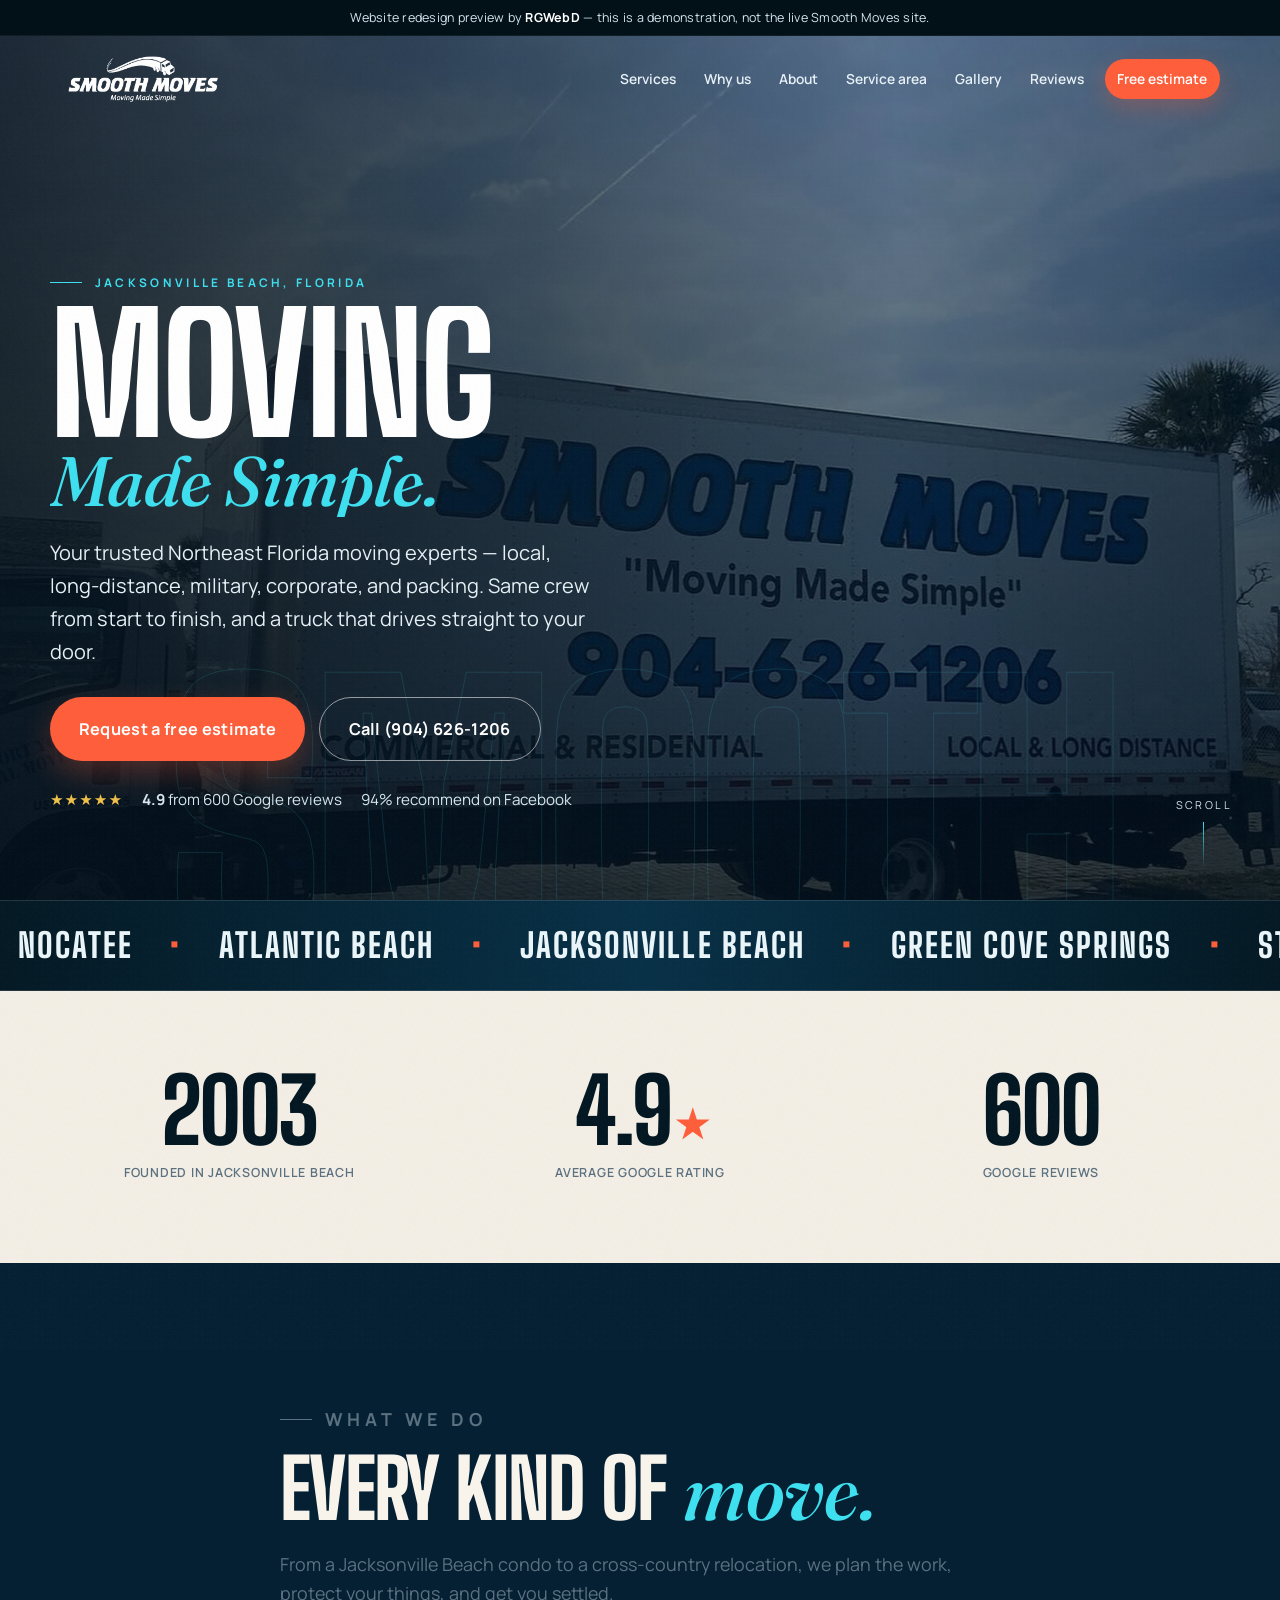
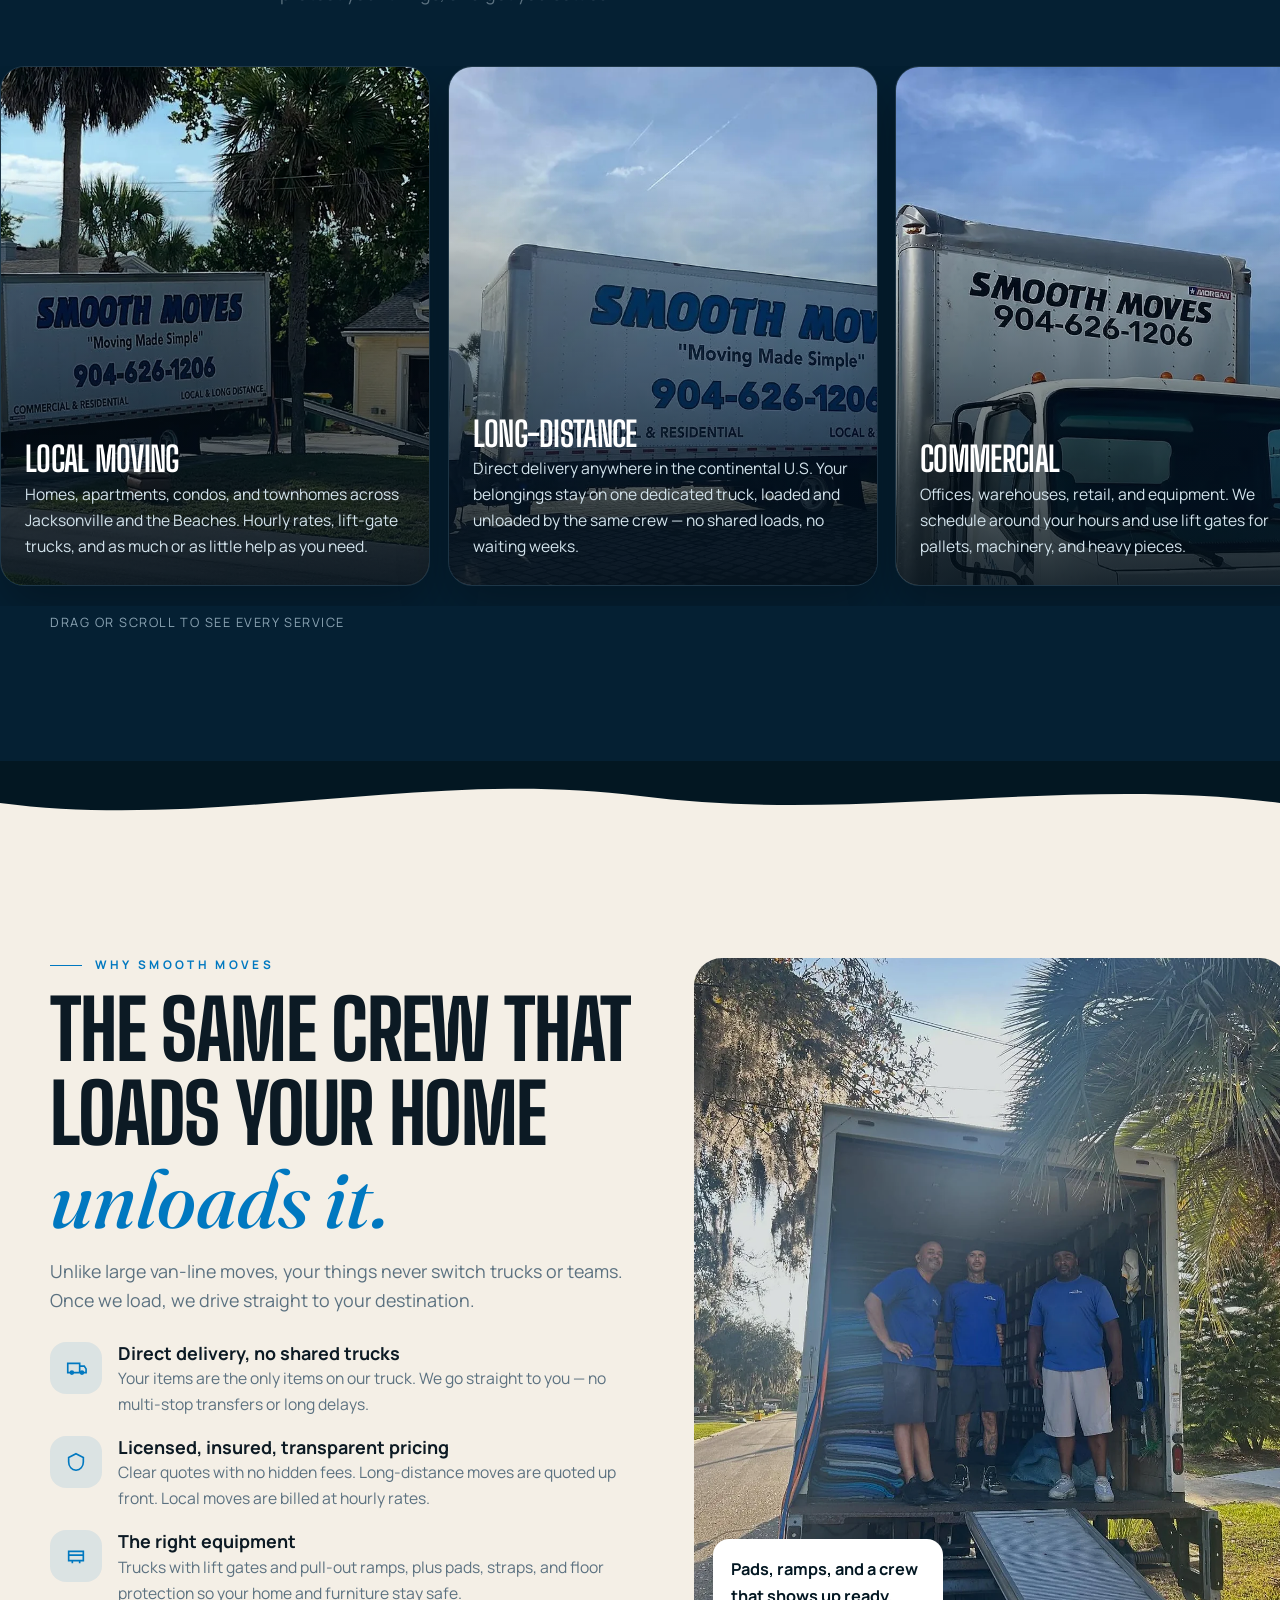
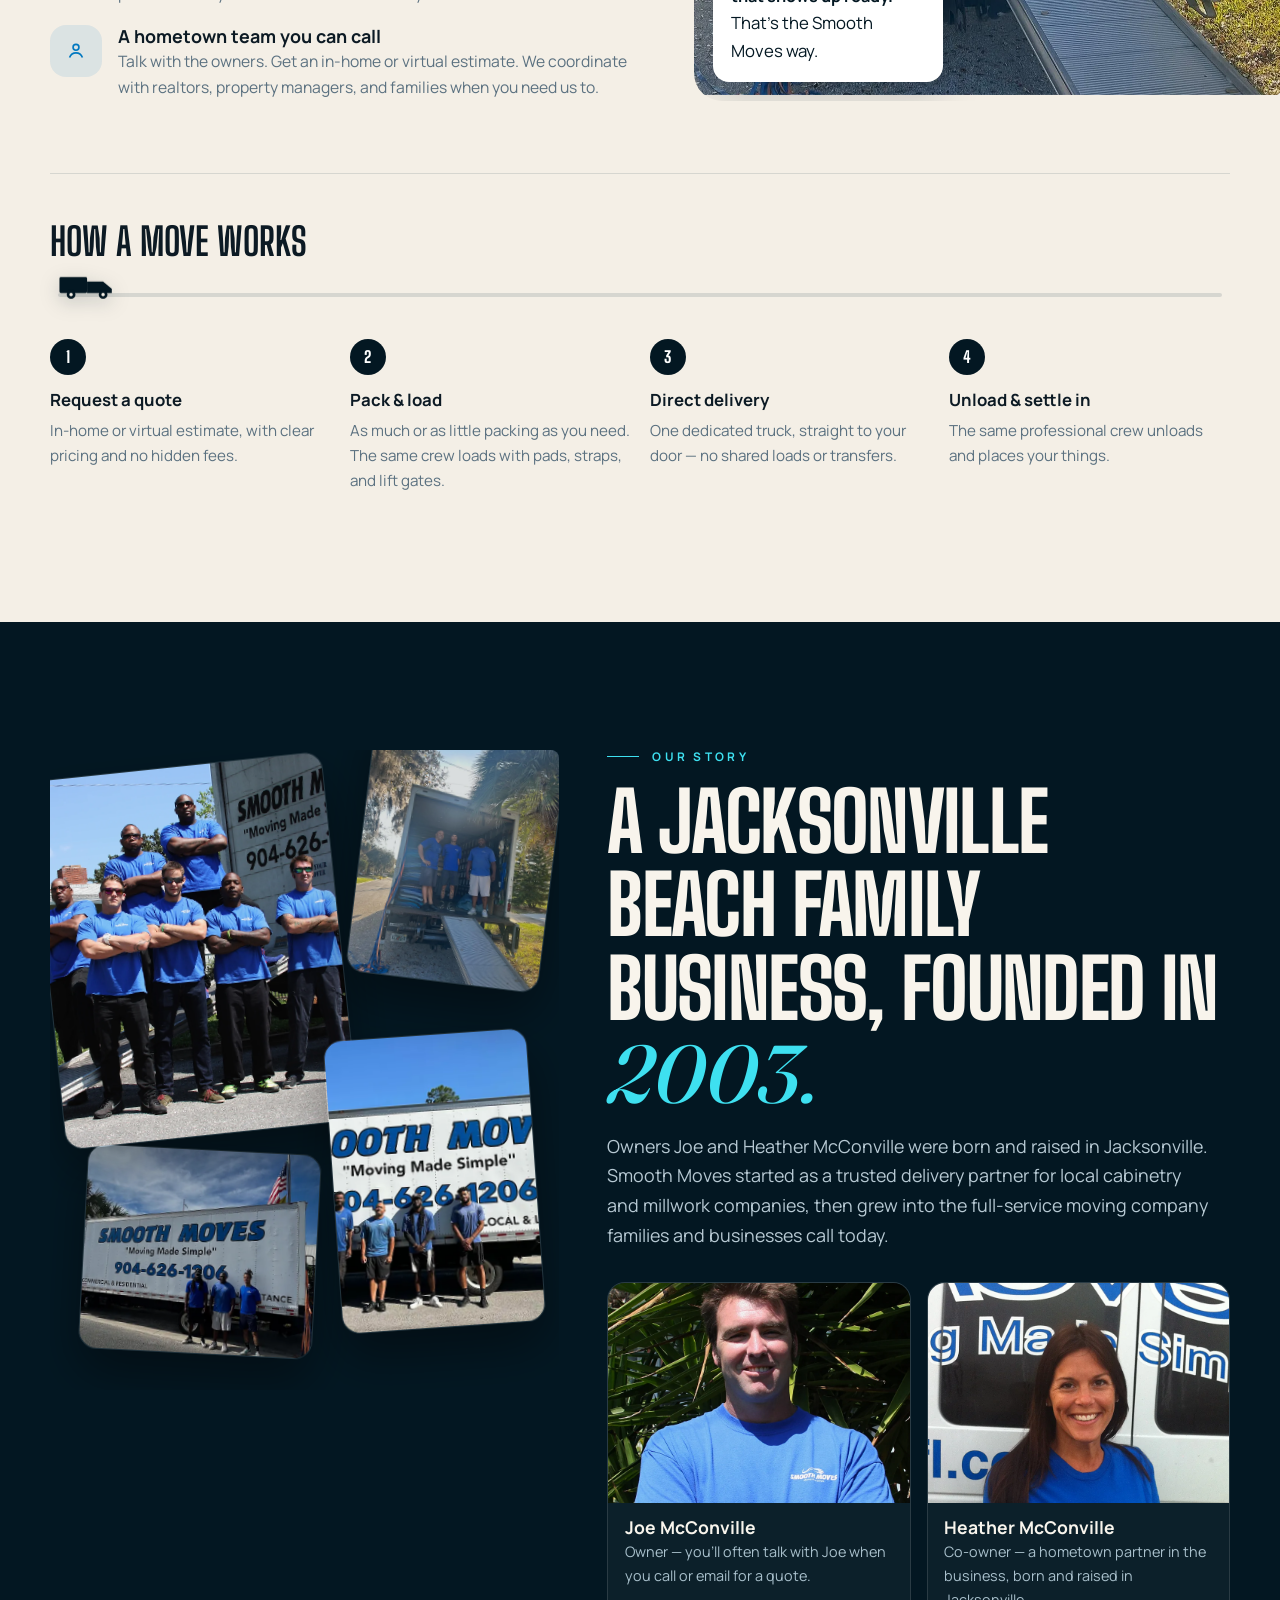
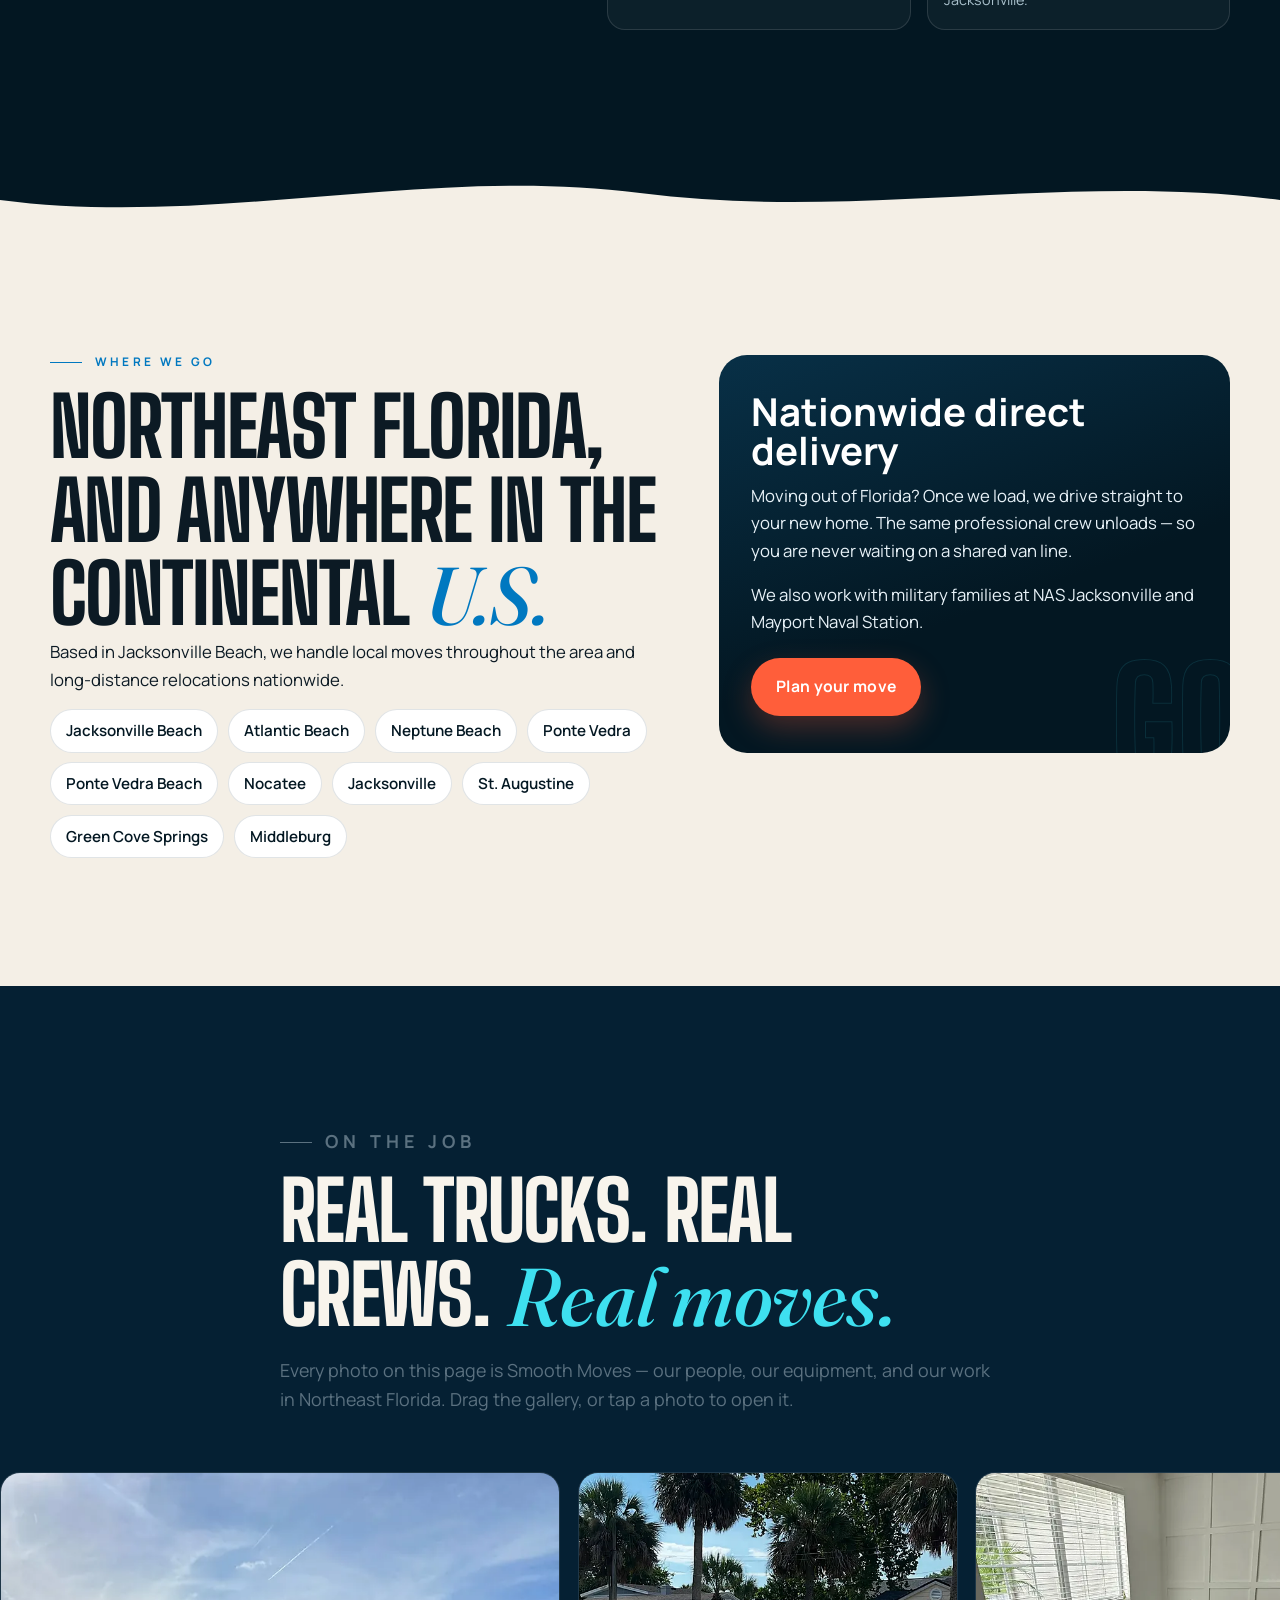
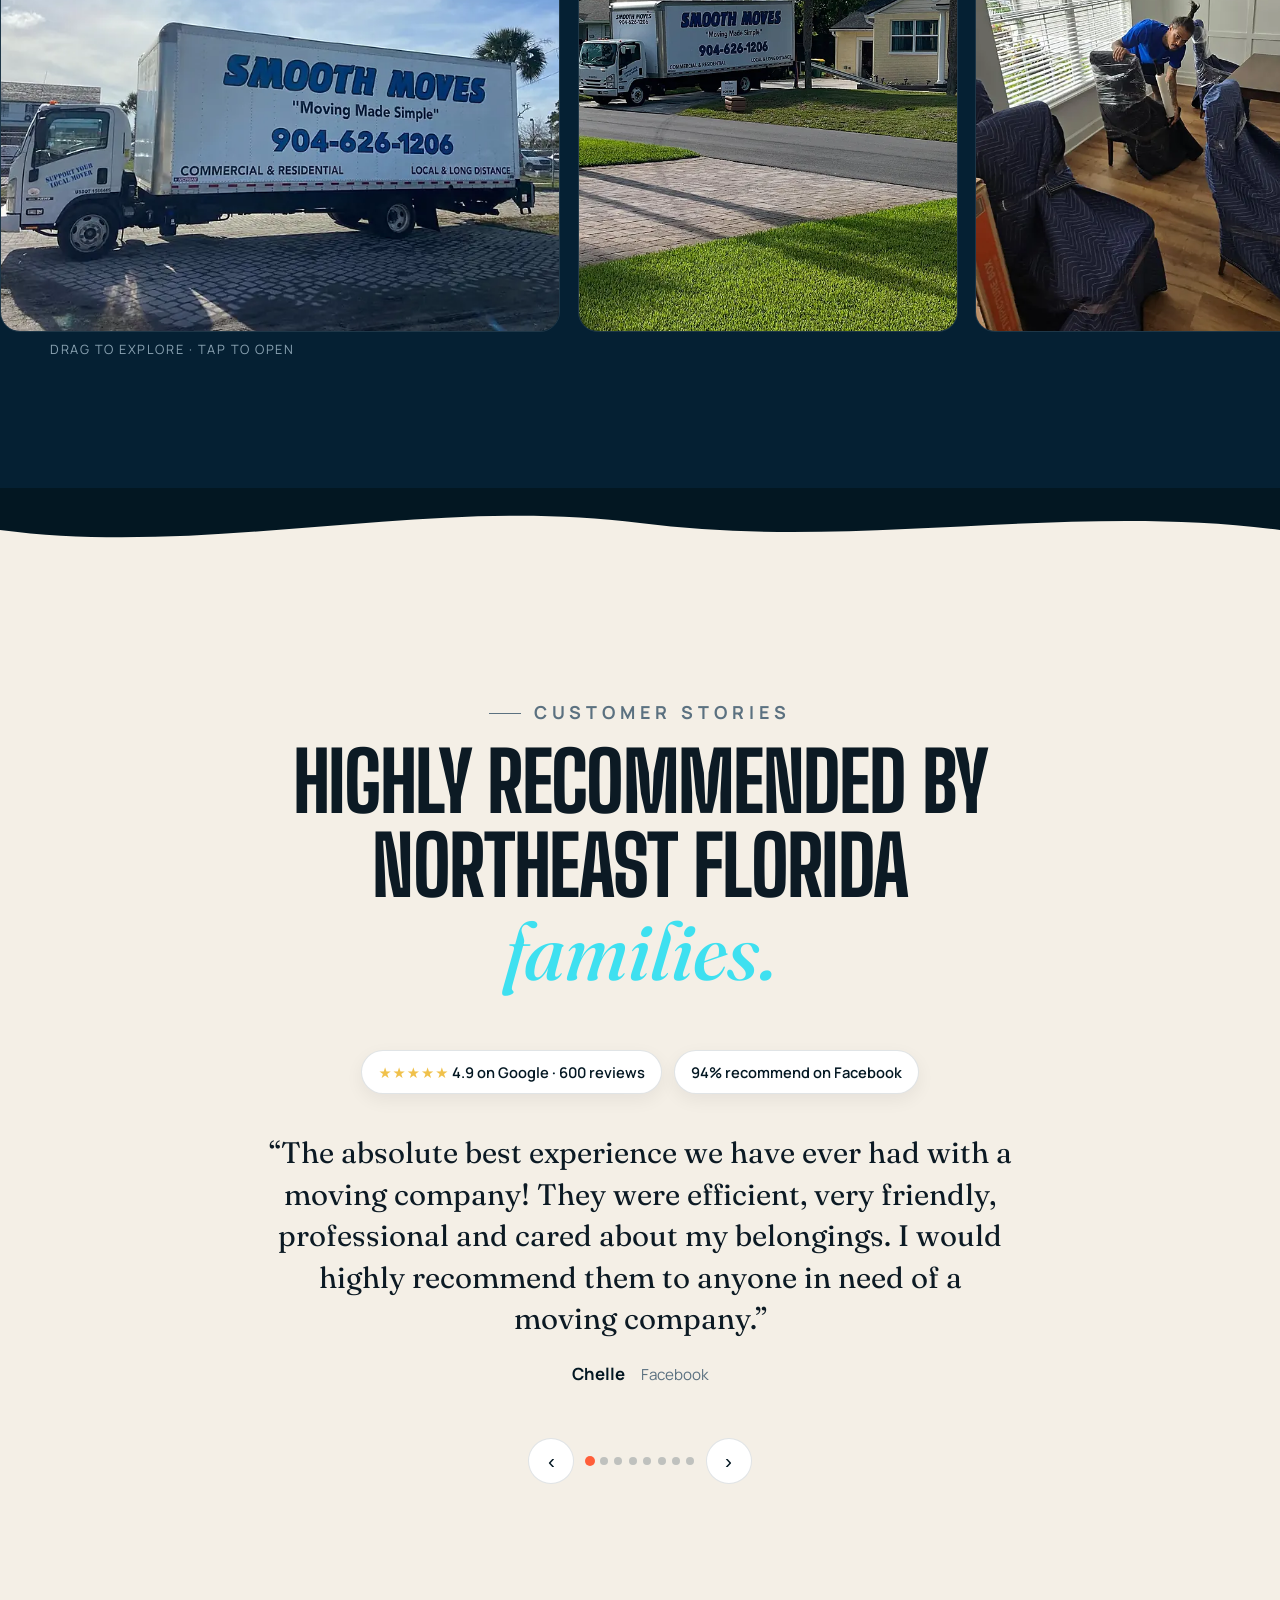
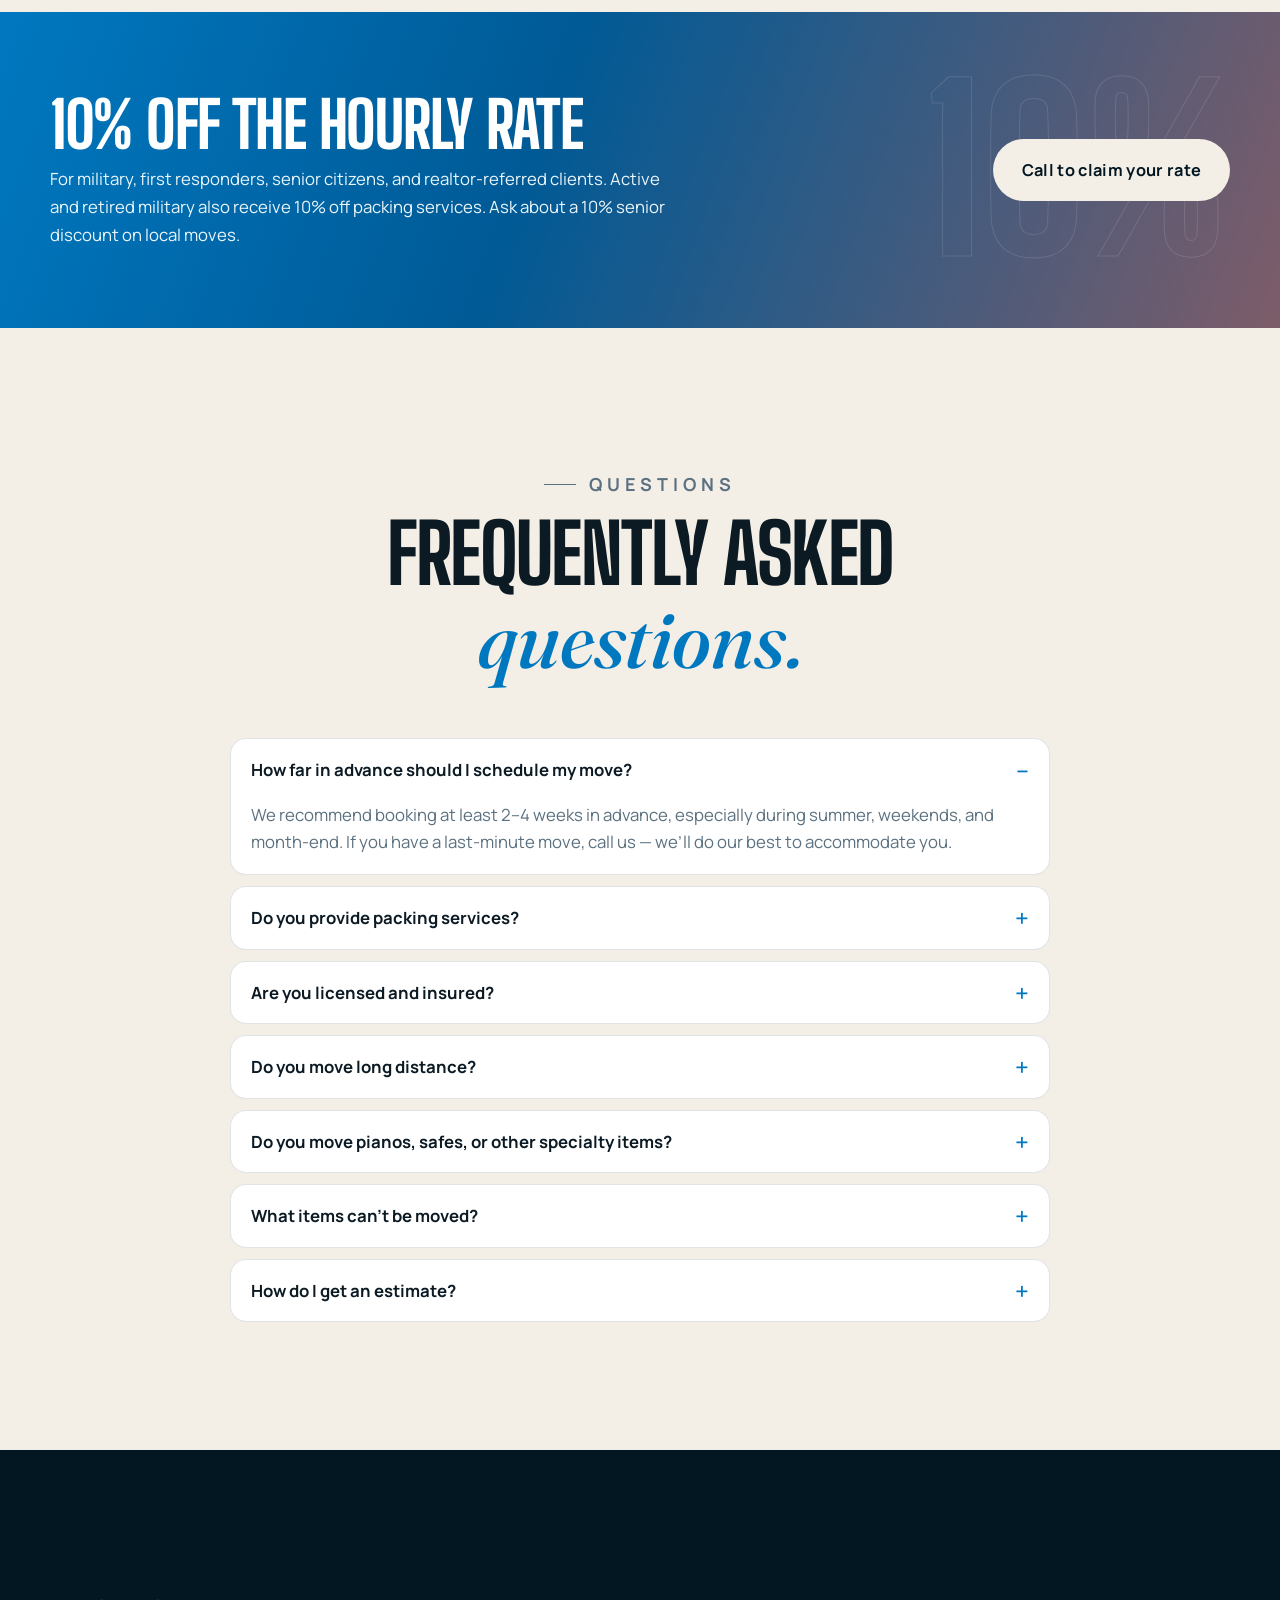
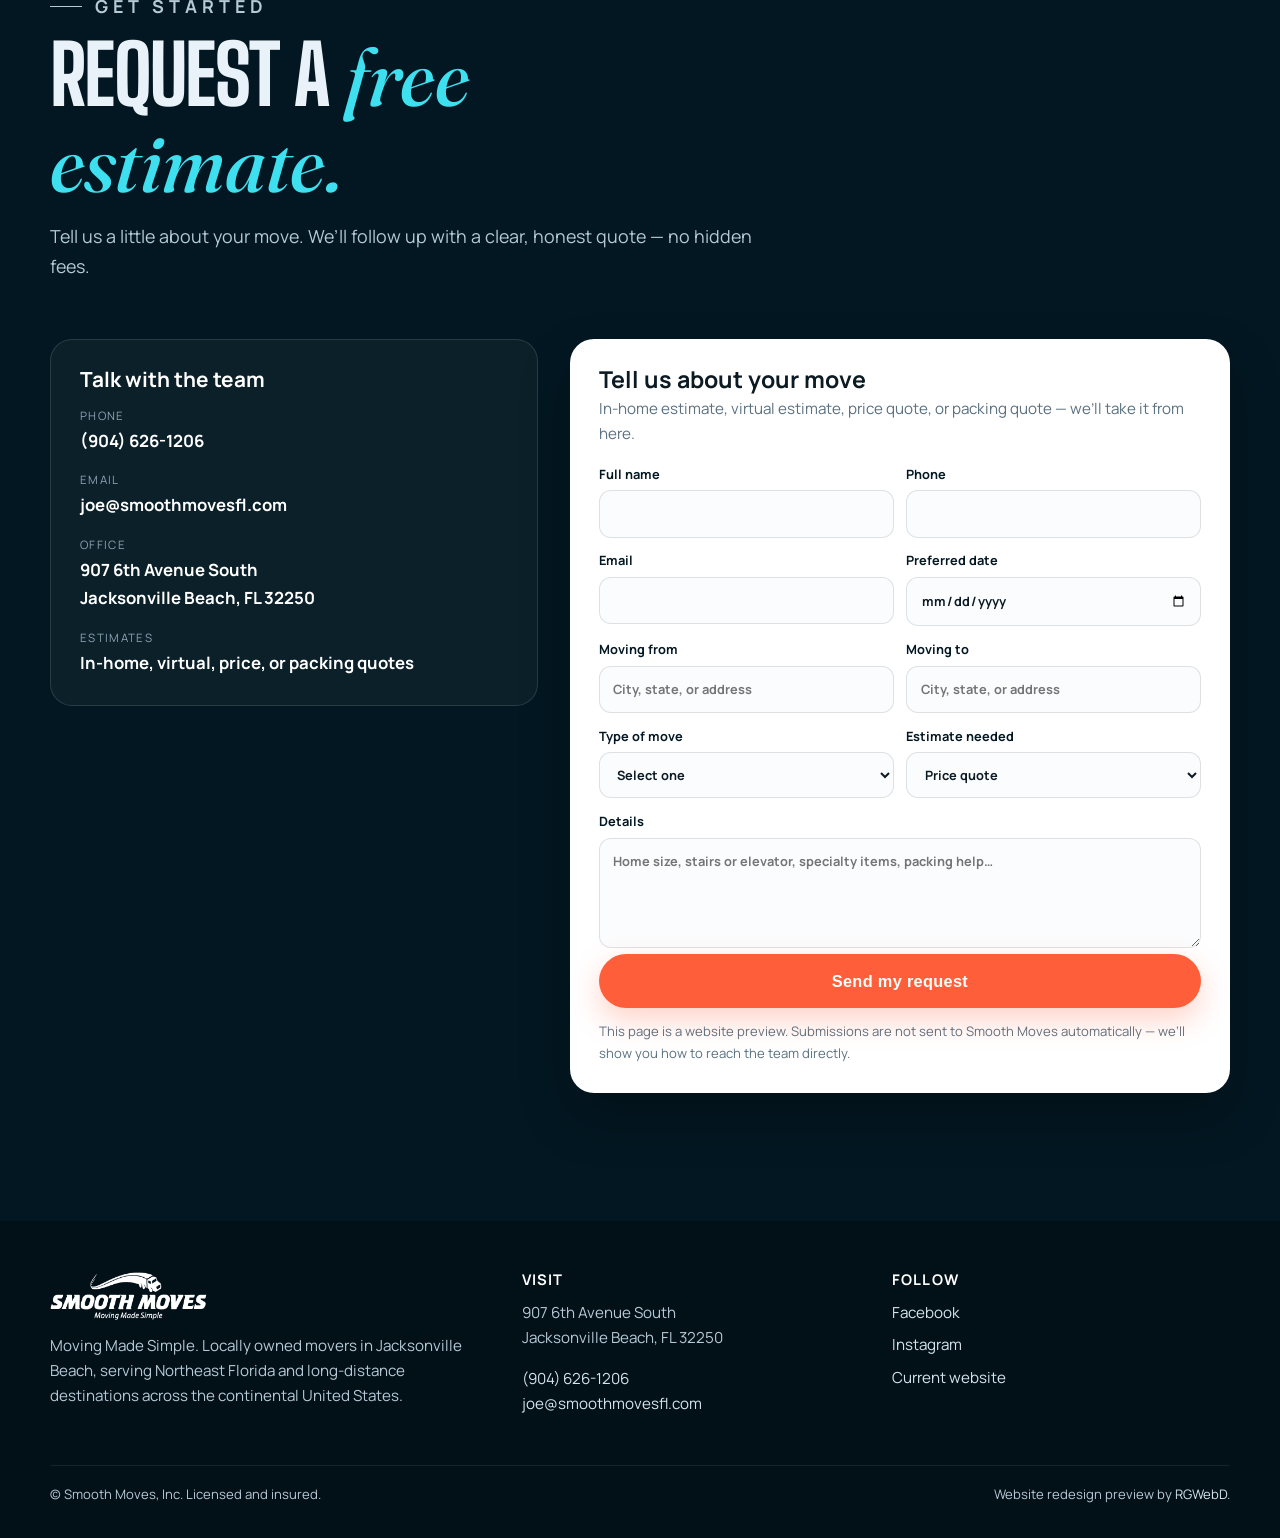
==== commit 293e40c3: "Redesign Smooth Moves preview with a cinematic, branded look. Give the demo its own Jacksonville Bea" ====
--- a/index.html
+++ b/index.html
@@ -17,13 +17,15 @@
   <meta name="twitter:title" content="Smooth Moves | Jacksonville Beach Movers">
   <meta name="twitter:description" content="Moving Made Simple. Local, long-distance, military, corporate, and packing services in Northeast Florida.">
   <meta name="twitter:image" content="https://rgwebd.github.io/smoothmovesfl/images/og.jpg">
-  <meta name="theme-color" content="#0078C0">
+  <meta name="theme-color" content="#031722">
   <link rel="icon" href="favicon.ico">
   <link rel="apple-touch-icon" href="images/apple-touch-icon.png">
   <link rel="preconnect" href="https://fonts.googleapis.com">
   <link rel="preconnect" href="https://fonts.gstatic.com" crossorigin>
-  <link href="https://fonts.googleapis.com/css2?family=Instrument+Serif:ital@0;1&family=Outfit:wght@400;500;600;700;800&display=swap" rel="stylesheet">
+  <link href="https://fonts.googleapis.com/css2?family=Big+Shoulders+Display:wght@700;800;900&family=Fraunces:ital,opsz,wght@0,14..160,500;0,14..160,600;1,14..160,400;1,14..160,500;1,14..160,600&family=Manrope:wght@400;500;600;700;800&display=swap" rel="stylesheet">
+  <link rel="preload" as="image" href="images/hero-wide.webp" type="image/webp">
   <link rel="stylesheet" href="styles.css">
+  <script>document.documentElement.classList.add("js");</script>
   <script type="application/ld+json">
   {
     "@context": "https://schema.org",
@@ -52,17 +54,9 @@
       "longitude": -81.397778
     },
     "areaServed": [
-      "Jacksonville Beach, FL",
-      "Jacksonville, FL",
-      "Atlantic Beach, FL",
-      "Neptune Beach, FL",
-      "Ponte Vedra, FL",
-      "Ponte Vedra Beach, FL",
-      "Nocatee, FL",
-      "St. Augustine, FL",
-      "Green Cove Springs, FL",
-      "Middleburg, FL",
-      "Northeast Florida"
+      "Jacksonville Beach, FL","Jacksonville, FL","Atlantic Beach, FL","Neptune Beach, FL",
+      "Ponte Vedra, FL","Ponte Vedra Beach, FL","Nocatee, FL","St. Augustine, FL",
+      "Green Cove Springs, FL","Middleburg, FL","Northeast Florida"
     ],
     "sameAs": [
       "https://www.facebook.com/smoothmovesfl",
@@ -90,81 +84,59 @@
       {
         "@type": "Question",
         "name": "How far in advance should I schedule my move?",
-        "acceptedAnswer": {
-          "@type": "Answer",
-          "text": "Smooth Moves recommends booking at least 2–4 weeks in advance, especially during busy seasons such as summer, weekends, and month-end. Last-minute moves can often be accommodated — call (904) 626-1206."
-        }
+        "acceptedAnswer": {"@type": "Answer","text": "Smooth Moves recommends booking at least 2–4 weeks in advance, especially during busy seasons such as summer, weekends, and month-end. Last-minute moves can often be accommodated — call (904) 626-1206."}
       },
       {
         "@type": "Question",
         "name": "Do you provide packing services?",
-        "acceptedAnswer": {
-          "@type": "Answer",
-          "text": "Yes. Smooth Moves offers full-service packing, partial packing, and unpacking, and can supply boxes and packing materials."
-        }
+        "acceptedAnswer": {"@type": "Answer","text": "Yes. Smooth Moves offers full-service packing, partial packing, and unpacking, and can supply boxes and packing materials."}
       },
       {
         "@type": "Question",
         "name": "Are you licensed and insured?",
-        "acceptedAnswer": {
-          "@type": "Answer",
-          "text": "Yes. Smooth Moves is licensed and insured for residential and commercial moves."
-        }
+        "acceptedAnswer": {"@type": "Answer","text": "Yes. Smooth Moves is licensed and insured for residential and commercial moves."}
       },
       {
         "@type": "Question",
         "name": "Do you move long distance?",
-        "acceptedAnswer": {
-          "@type": "Answer",
-          "text": "Yes. Smooth Moves handles long-distance moves throughout the continental United States with direct delivery — the same crew and a dedicated truck, with no shared loads or transfers."
-        }
+        "acceptedAnswer": {"@type": "Answer","text": "Yes. Smooth Moves handles long-distance moves throughout the continental United States with direct delivery — the same crew and a dedicated truck, with no shared loads or transfers."}
       },
       {
         "@type": "Question",
         "name": "Do you move specialty items like pianos or safes?",
-        "acceptedAnswer": {
-          "@type": "Answer",
-          "text": "Yes. The team is trained and equipped to handle pianos, heavy safes, fitness equipment, antiques, and other specialty items. Mention these when you book so the crew can plan accordingly."
-        }
+        "acceptedAnswer": {"@type": "Answer","text": "Yes. The team is trained and equipped to handle pianos, heavy safes, fitness equipment, antiques, and other specialty items. Mention these when you book so the crew can plan accordingly."}
       }
     ]
   }
   </script>
 </head>
 <body>
-  <script>document.documentElement.classList.add('js');</script>
   <a class="skip" href="#main">Skip to content</a>
-  <div class="preview-bar">Website redesign preview by <strong>RGWebD</strong> — this is a demonstration, not the live Smooth Moves site.</div>
-
-  <header class="site-header">
-    <div class="wrap nav" id="nav">
-      <a class="logo" href="#top" aria-label="Smooth Moves home">
-        <img src="images/logo.png" srcset="images/logo@2x.png 2x" width="200" height="58" alt="Smooth Moves — Moving Made Simple">
-      </a>
-      <nav aria-label="Primary">
-        <ul class="nav-links">
-          <li><a href="#services">Services</a></li>
-          <li><a href="#why">Why us</a></li>
-          <li><a href="#about">About</a></li>
-          <li><a href="#area">Service area</a></li>
-          <li><a href="#gallery">Gallery</a></li>
-          <li><a href="#reviews">Reviews</a></li>
-          <li><a href="#quote">Get a quote</a></li>
-          <li class="nav-phone"><a href="tel:+19046261206">Call (904) 626-1206</a></li>
-        </ul>
-      </nav>
-      <div class="nav-cta">
-        <a class="call-link" href="tel:+19046261206">(904) 626-1206</a>
-        <a class="btn btn-primary" href="#quote">Free estimate</a>
-      </div>
-      <button class="menu-btn" type="button" aria-label="Open menu" aria-expanded="false" aria-controls="nav">
-        <span></span><span></span><span></span>
-      </button>
-    </div>
+  <div class="preview-bar"><span>Website redesign preview by <strong>RGWebD</strong> — this is a demonstration, not the live Smooth Moves site.</span></div>
+  <div class="progress" aria-hidden="true"><span></span></div>
+  <div class="grain" aria-hidden="true"></div>
+  <div class="intro" aria-hidden="true">
+    <img src="images/logo-white.png" srcset="images/logo-white@2x.png 2x" width="260" height="75" alt="">
+  </div>
+
+  <header class="nav" id="top">
+    <a class="brand" href="#top" aria-label="Smooth Moves home">
+      <img src="images/logo-white.png" srcset="images/logo-white@2x.png 2x" width="180" height="52" alt="Smooth Moves — Moving Made Simple">
+    </a>
+    <button class="menu-toggle" type="button" aria-expanded="false" aria-controls="menu"><span class="sr-only">Menu</span><i></i><i></i></button>
+    <nav id="menu" aria-label="Primary">
+      <a href="#services">Services</a>
+      <a href="#why">Why us</a>
+      <a href="#about">About</a>
+      <a href="#area">Service area</a>
+      <a href="#gallery">Gallery</a>
+      <a href="#reviews">Reviews</a>
+      <a class="nav-cta" href="#quote">Free estimate</a>
+    </nav>
   </header>
 
   <main id="main">
-    <section class="hero" id="top">
+    <section class="hero" id="hero" aria-labelledby="hero-title">
       <div class="hero-media">
         <picture>
           <source media="(max-width: 700px)" srcset="images/hero-800.webp">
@@ -172,123 +144,138 @@
         </picture>
       </div>
       <div class="hero-shade" aria-hidden="true"></div>
+      <div class="hero-word" aria-hidden="true">SMOOTH</div>
       <div class="wrap">
         <div class="hero-copy">
           <p class="eyebrow">Jacksonville Beach, Florida</p>
-          <h1>Moving Made Simple.</h1>
+          <h1 id="hero-title">
+            <span class="line"><span>Moving</span></span>
+            <span class="line serif"><span>Made Simple.</span></span>
+          </h1>
           <p class="lede">Your trusted Northeast Florida moving experts — local, long-distance, military, corporate, and packing. Same crew from start to finish, and a truck that drives straight to your door.</p>
-          <div class="hero-actions">
-            <a class="btn btn-primary btn-lg" href="#quote">Request a free estimate</a>
-            <a class="btn btn-ghost btn-lg" href="tel:+19046261206">Call (904) 626-1206</a>
+          <div class="actions">
+            <a class="btn btn-coral btn-lg magnetic" href="#quote">Request a free estimate</a>
+            <a class="btn btn-ghost btn-lg magnetic" href="tel:+19046261206">Call (904) 626-1206</a>
           </div>
           <div class="hero-rating">
             <span class="stars" aria-hidden="true">★★★★★</span>
-            <span><b>4.9</b> from 600 Google reviews</span>
+            <span><strong>4.9</strong> from 600 Google reviews</span>
             <span>94% recommend on Facebook</span>
           </div>
         </div>
       </div>
-    </section>
-
-    <div class="trust">
-      <div class="wrap trust-grid">
-        <div class="trust-item"><b>Locally owned</b><span>Joe &amp; Heather McConville, Jacksonville Beach</span></div>
-        <div class="trust-item"><b>4.9 on Google</b><span>600 customer reviews</span></div>
-        <div class="trust-item"><b>Licensed &amp; insured</b><span>Residential and commercial moves</span></div>
-        <div class="trust-item"><b>Direct delivery</b><span>One truck, one crew, no transfers</span></div>
-      </div>
+      <div class="scroll-hint" aria-hidden="true">Scroll<i></i></div>
+    </section>
+
+    <div class="marquee" aria-label="Service area">
+      <div class="marquee-track"><div class="marquee-set"><span>Nocatee</span><span aria-hidden="true"><i>•</i></span><span>Atlantic Beach</span><span aria-hidden="true"><i>•</i></span><span>Jacksonville Beach</span><span aria-hidden="true"><i>•</i></span><span>Green Cove Springs</span><span aria-hidden="true"><i>•</i></span><span>St. Augustine</span><span aria-hidden="true"><i>•</i></span><span>Ponte Vedra</span><span aria-hidden="true"><i>•</i></span><span>Ponte Vedra Beach</span><span aria-hidden="true"><i>•</i></span><span>Neptune Beach</span><span aria-hidden="true"><i>•</i></span><span>Middleburg</span><span aria-hidden="true"><i>•</i></span><span>Jacksonville</span><span aria-hidden="true"><i>•</i></span></div><div class="marquee-set" aria-hidden="true"><span>Nocatee</span><span aria-hidden="true"><i>•</i></span><span>Atlantic Beach</span><span aria-hidden="true"><i>•</i></span><span>Jacksonville Beach</span><span aria-hidden="true"><i>•</i></span><span>Green Cove Springs</span><span aria-hidden="true"><i>•</i></span><span>St. Augustine</span><span aria-hidden="true"><i>•</i></span><span>Ponte Vedra</span><span aria-hidden="true"><i>•</i></span><span>Ponte Vedra Beach</span><span aria-hidden="true"><i>•</i></span><span>Neptune Beach</span><span aria-hidden="true"><i>•</i></span><span>Middleburg</span><span aria-hidden="true"><i>•</i></span><span>Jacksonville</span><span aria-hidden="true"><i>•</i></span></div></div>
     </div>
-
-    <section class="services" id="services">
-      <div class="wrap">
-        <p class="section-kicker">What we do</p>
-        <h2>Moving services for every kind of move</h2>
-        <p class="lead">From a Jacksonville Beach condo to a cross-country relocation, we plan the work, protect your things, and get you settled.</p>
-        <div class="service-grid">
-          <article class="service-card reveal">
-            <img src="images/service-local.webp" alt="A Smooth Moves truck parked in front of a Jacksonville-area home" width="1200" height="800" loading="lazy">
+    </div>
+
+    <section class="stats" aria-label="Company highlights">
+      <div class="wrap stats-grid">
+        <div class="stat reveal">
+          <b data-count="2003" data-sep="0">2003</b>
+          <span>Founded in Jacksonville Beach</span>
+        </div>
+        <div class="stat reveal">
+          <b><span data-count="4.9" data-decimals="1">4.9</span><i class="star">★</i></b>
+          <span>Average Google rating</span>
+        </div>
+        <div class="stat reveal">
+          <b data-count="600">600</b>
+          <span>Google reviews</span>
+        </div>
+      </div>
+    </section>
+
+    <section class="section services" id="services">
+      <div class="wrap section-head">
+        <p class="eyebrow">What we do</p>
+        <h2>Every kind of <em>move.</em></h2>
+        <p>From a Jacksonville Beach condo to a cross-country relocation, we plan the work, protect your things, and get you settled.</p>
+      </div>
+      <div class="rail" data-rail data-speed="0.55" aria-label="Services. Drag or scroll sideways.">
+        <div class="rail-track">
+          <article class="svc">
+            <img src="images/service-local.webp" alt="A Smooth Moves truck parked in front of a Jacksonville-area home" width="1200" height="800">
             <div class="body">
               <h3>Local moving</h3>
               <p>Homes, apartments, condos, and townhomes across Jacksonville and the Beaches. Hourly rates, lift-gate trucks, and as much or as little help as you need.</p>
             </div>
           </article>
-          <article class="service-card reveal">
-            <img src="images/service-long.webp" alt="Smooth Moves long-distance moving truck" width="1200" height="800" loading="lazy">
+          <article class="svc">
+            <img src="images/service-long.webp" alt="Smooth Moves long-distance moving truck" width="1200" height="800">
             <div class="body">
-              <h3>Long-distance moving</h3>
+              <h3>Long-distance</h3>
               <p>Direct delivery anywhere in the continental U.S. Your belongings stay on one dedicated truck, loaded and unloaded by the same crew — no shared loads, no waiting weeks.</p>
             </div>
           </article>
-          <article class="service-card reveal">
-            <img src="images/service-commercial.webp" alt="A Smooth Moves Isuzu box truck ready for a commercial move" width="1200" height="800" loading="lazy">
+          <article class="svc">
+            <img src="images/service-commercial.webp" alt="A Smooth Moves Isuzu box truck ready for a commercial move" width="1200" height="800">
             <div class="body">
-              <h3>Commercial moving</h3>
+              <h3>Commercial</h3>
               <p>Offices, warehouses, retail, and equipment. We schedule around your hours and use lift gates for pallets, machinery, and heavy pieces.</p>
             </div>
           </article>
-          <article class="service-card reveal">
-            <img src="images/service-senior.webp" alt="Smooth Moves crew carrying boxes at a local home" width="1200" height="800" loading="lazy">
+          <article class="svc">
+            <img src="images/service-senior.webp" alt="Smooth Moves crew carrying boxes at a local home" width="1200" height="800">
             <div class="body">
               <h3>Senior moving</h3>
               <p>Patient, respectful help with downsizing, family moves, and senior-living transitions — including decluttering, packing, and a 10% discount on local moves.</p>
             </div>
           </article>
-          <article class="service-card reveal">
-            <img src="images/service-military.webp" alt="Smooth Moves crew standing with their truck beside an American flag" width="1200" height="800" loading="lazy">
+          <article class="svc">
+            <img src="images/service-military.webp" alt="Smooth Moves crew standing with their truck beside an American flag" width="1200" height="800">
             <div class="body">
               <h3>Military moving</h3>
               <p>Flexible support for PCS timelines at NAS Jacksonville, Mayport, and beyond. Active and retired military receive 10% off moving and packing.</p>
             </div>
           </article>
-          <article class="service-card reveal">
-            <img src="images/service-packing.webp" alt="A Smooth Moves mover wrapping dining chairs for a protected move" width="1200" height="800" loading="lazy">
+          <article class="svc">
+            <img src="images/service-packing.webp" alt="A Smooth Moves mover wrapping dining chairs for a protected move" width="1200" height="800">
             <div class="body">
-              <h3>Packing services</h3>
+              <h3>Packing</h3>
               <p>Full, partial, or unpacking only. We bring the materials and wrap furniture, boxes, and fragile items with care.</p>
             </div>
           </article>
         </div>
-      </div>
-    </section>
-
-    <section id="why">
+        <p class="rail-hint">Drag or scroll to see every service</p>
+      </div>
+    </section>
+
+    <svg class="wave sand" viewBox="0 0 1440 80" preserveAspectRatio="none" aria-hidden="true"><path fill="currentColor" d="M0,48 C240,80 480,8 720,40 C960,72 1200,16 1440,48 L1440,80 L0,80 Z"></path></svg>
+
+    <section class="section light" id="why">
       <div class="wrap why-grid">
         <div>
-          <p class="section-kicker">Why Smooth Moves</p>
-          <h2>The same crew that loads your home unloads it.</h2>
-          <p class="lead">Unlike large van-line moves, your things never switch trucks or teams. Once we load, we drive straight to your destination.</p>
+          <p class="eyebrow">Why Smooth Moves</p>
+          <h2>The same crew that loads your home <em>unloads it.</em></h2>
+          <p class="why-lead">Unlike large van-line moves, your things never switch trucks or teams. Once we load, we drive straight to your destination.</p>
           <div class="why-points">
             <div class="why-item reveal">
-              <div class="why-icon" aria-hidden="true">
-                <svg width="22" height="22" fill="none" stroke="currentColor" stroke-width="1.8" viewBox="0 0 24 24"><path d="M3 7h13v10H3zM16 10h5l2 3v4h-7z"/><circle cx="7.5" cy="17" r="1.6"/><circle cx="18.5" cy="17" r="1.6"/></svg>
-              </div>
+              <div class="why-icon" aria-hidden="true"><svg width="22" height="22" fill="none" stroke="currentColor" stroke-width="1.8" viewBox="0 0 24 24"><path d="M3 7h13v10H3zM16 10h5l2 3v4h-7z"/><circle cx="7.5" cy="17" r="1.6"/><circle cx="18.5" cy="17" r="1.6"/></svg></div>
               <div>
                 <h3>Direct delivery, no shared trucks</h3>
                 <p>Your items are the only items on our truck. We go straight to you — no multi-stop transfers or long delays.</p>
               </div>
             </div>
             <div class="why-item reveal">
-              <div class="why-icon" aria-hidden="true">
-                <svg width="22" height="22" fill="none" stroke="currentColor" stroke-width="1.8" viewBox="0 0 24 24"><path d="M12 3l8 4v5c0 5-3.4 8.4-8 9-4.6-.6-8-4-8-9V7l8-4z"/></svg>
-              </div>
+              <div class="why-icon" aria-hidden="true"><svg width="22" height="22" fill="none" stroke="currentColor" stroke-width="1.8" viewBox="0 0 24 24"><path d="M12 3l8 4v5c0 5-3.4 8.4-8 9-4.6-.6-8-4-8-9V7l8-4z"/></svg></div>
               <div>
                 <h3>Licensed, insured, transparent pricing</h3>
                 <p>Clear quotes with no hidden fees. Long-distance moves are quoted up front. Local moves are billed at hourly rates.</p>
               </div>
             </div>
             <div class="why-item reveal">
-              <div class="why-icon" aria-hidden="true">
-                <svg width="22" height="22" fill="none" stroke="currentColor" stroke-width="1.8" viewBox="0 0 24 24"><path d="M4 17V7h16v10H4zM8 17v3M16 17v3M4 11h16"/></svg>
-              </div>
+              <div class="why-icon" aria-hidden="true"><svg width="22" height="22" fill="none" stroke="currentColor" stroke-width="1.8" viewBox="0 0 24 24"><path d="M4 17V7h16v10H4zM8 17v3M16 17v3M4 11h16"/></svg></div>
               <div>
                 <h3>The right equipment</h3>
                 <p>Trucks with lift gates and pull-out ramps, plus pads, straps, and floor protection so your home and furniture stay safe.</p>
               </div>
             </div>
             <div class="why-item reveal">
-              <div class="why-icon" aria-hidden="true">
-                <svg width="22" height="22" fill="none" stroke="currentColor" stroke-width="1.8" viewBox="0 0 24 24"><circle cx="12" cy="8" r="3.2"/><path d="M5 19c1.2-3.2 3.7-5 7-5s5.8 1.8 7 5"/></svg>
-              </div>
+              <div class="why-icon" aria-hidden="true"><svg width="22" height="22" fill="none" stroke="currentColor" stroke-width="1.8" viewBox="0 0 24 24"><circle cx="12" cy="8" r="3.2"/><path d="M5 19c1.2-3.2 3.7-5 7-5s5.8 1.8 7 5"/></svg></div>
               <div>
                 <h3>A hometown team you can call</h3>
                 <p>Talk with the owners. Get an in-home or virtual estimate. We coordinate with realtors, property managers, and families when you need us to.</p>
@@ -296,7 +283,7 @@
             </div>
           </div>
         </div>
-        <div class="why-photo reveal">
+        <div class="why-photo reveal" data-parallax>
           <img src="images/gallery/loading-ramp.webp" alt="Three Smooth Moves movers standing in the back of the truck with moving pads and a loading ramp, under oak and palm trees" width="1200" height="1600" loading="lazy">
           <div class="why-badge">
             <b>Pads, ramps, and a crew that shows up ready.</b>
@@ -304,42 +291,71 @@
           </div>
         </div>
       </div>
-    </section>
-
-    <section class="about" id="about">
-      <div class="wrap">
-        <p class="section-kicker">Our story</p>
-        <h2>A Jacksonville Beach family business, founded in 2003.</h2>
-        <p class="lead">Owners Joe and Heather McConville were born and raised in Jacksonville. Smooth Moves started as a trusted delivery partner for local cabinetry and millwork companies, then grew into the full-service moving company families and businesses call today.</p>
-        <div class="about-grid">
-          <article class="owner reveal">
-            <img src="images/joe-card.webp" alt="Joe McConville, owner of Smooth Moves, in a company shirt" width="800" height="1000" loading="lazy">
-            <div class="meta">
-              <h3>Joe McConville</h3>
-              <p>Owner — you’ll often talk with Joe when you call or email for a quote.</p>
-            </div>
-          </article>
-          <article class="owner reveal">
-            <img src="images/heather-card.webp" alt="Heather McConville, co-owner of Smooth Moves, in a company shirt beside a Smooth Moves vehicle" width="800" height="1000" loading="lazy">
-            <div class="meta">
-              <h3>Heather McConville</h3>
-              <p>Co-owner — a hometown partner in the business, born and raised in Jacksonville.</p>
-            </div>
-          </article>
-        </div>
-        <figure class="team-band reveal">
-          <img src="images/team.webp" alt="The Smooth Moves moving team in blue shirts standing on the truck ramp in front of a company truck" width="1800" height="1200" loading="lazy">
-        </figure>
-        <p class="team-cap">The Smooth Moves crew — professional, careful, and proud to serve Northeast Florida.</p>
-      </div>
-    </section>
-
-    <section id="area">
+
+      <div class="wrap process" data-process>
+        <h3>How a move works</h3>
+        <div class="process-line" aria-hidden="true">
+          <span class="process-fill"></span>
+          <div class="process-truck">
+            <svg viewBox="0 0 88 44" width="64" height="32" fill="currentColor" aria-hidden="true">
+              <rect x="2" y="10" width="38" height="22" rx="2"/>
+              <path d="M40 16h22l12 10v6H40V16z"/>
+              <circle cx="18" cy="34" r="6"/>
+              <circle cx="62" cy="34" r="6"/>
+              <circle cx="18" cy="34" r="2.4" fill="#F4EFE6"/>
+              <circle cx="62" cy="34" r="2.4" fill="#F4EFE6"/>
+            </svg>
+          </div>
+        </div>
+        <ol class="process-steps">
+          <li class="reveal"><strong>Request a quote</strong><p>In-home or virtual estimate, with clear pricing and no hidden fees.</p></li>
+          <li class="reveal"><strong>Pack &amp; load</strong><p>As much or as little packing as you need. The same crew loads with pads, straps, and lift gates.</p></li>
+          <li class="reveal"><strong>Direct delivery</strong><p>One dedicated truck, straight to your door — no shared loads or transfers.</p></li>
+          <li class="reveal"><strong>Unload &amp; settle in</strong><p>The same professional crew unloads and places your things.</p></li>
+        </ol>
+      </div>
+    </section>
+
+    <section class="section about" id="about">
+      <div class="wrap about-grid">
+        <div class="collage" aria-hidden="false">
+          <figure class="c1" data-parallax><img src="images/team.webp" alt="The Smooth Moves moving team in blue shirts standing on the truck ramp" width="1800" height="1200" loading="lazy"></figure>
+          <figure class="c2" data-parallax><img src="images/gallery/loading-ramp.webp" alt="Smooth Moves crew in the truck with moving pads and a ramp" width="1200" height="1600" loading="lazy"></figure>
+          <figure class="c3" data-parallax><img src="images/thumbs/crew-five.webp" alt="The Smooth Moves crew with the truck" width="800" height="600"></figure>
+          <figure class="c4" data-parallax><img src="images/thumbs/flag-crew.webp" alt="Crew with the Smooth Moves truck and an American flag" width="600" height="800"></figure>
+        </div>
+        <div>
+          <p class="eyebrow">Our story</p>
+          <h2>A Jacksonville Beach family business, founded in <em>2003.</em></h2>
+          <p class="why-lead" style="color:#B7C9D3">Owners Joe and Heather McConville were born and raised in Jacksonville. Smooth Moves started as a trusted delivery partner for local cabinetry and millwork companies, then grew into the full-service moving company families and businesses call today.</p>
+          <div class="owners">
+            <article class="owner reveal">
+              <img src="images/joe-card.webp" alt="Joe McConville, owner of Smooth Moves, in a company shirt" width="800" height="1000" loading="lazy">
+              <div class="meta">
+                <h3>Joe McConville</h3>
+                <p>Owner — you’ll often talk with Joe when you call or email for a quote.</p>
+              </div>
+            </article>
+            <article class="owner reveal">
+              <img src="images/heather-card.webp" alt="Heather McConville, co-owner of Smooth Moves, in a company shirt beside a Smooth Moves vehicle" width="800" height="1000" loading="lazy">
+              <div class="meta">
+                <h3>Heather McConville</h3>
+                <p>Co-owner — a hometown partner in the business, born and raised in Jacksonville.</p>
+              </div>
+            </article>
+          </div>
+        </div>
+      </div>
+    </section>
+
+    <svg class="wave sand" viewBox="0 0 1440 80" preserveAspectRatio="none" aria-hidden="true"><path fill="currentColor" d="M0,48 C240,80 480,8 720,40 C960,72 1200,16 1440,48 L1440,80 L0,80 Z"></path></svg>
+
+    <section class="section light" id="area">
       <div class="wrap area-grid">
         <div>
-          <p class="section-kicker">Where we go</p>
-          <h2>Northeast Florida, and anywhere in the continental U.S.</h2>
-          <p class="lead">Based in Jacksonville Beach, we handle local moves throughout the area and long-distance relocations nationwide.</p>
+          <p class="eyebrow">Where we go</p>
+          <h2>Northeast Florida, and anywhere in the continental <em>U.S.</em></h2>
+          <p>Based in Jacksonville Beach, we handle local moves throughout the area and long-distance relocations nationwide.</p>
           <ul class="cities">
             <li>Jacksonville Beach</li>
             <li>Atlantic Beach</li>
@@ -357,106 +373,86 @@
           <h3>Nationwide direct delivery</h3>
           <p>Moving out of Florida? Once we load, we drive straight to your new home. The same professional crew unloads — so you are never waiting on a shared van line.</p>
           <p>We also work with military families at NAS Jacksonville and Mayport Naval Station.</p>
-          <a class="btn btn-sand" href="#quote">Plan your move</a>
-        </div>
-      </div>
-    </section>
-
-    <section class="gallery" id="gallery">
+          <a class="btn btn-coral magnetic" href="#quote">Plan your move</a>
+        </div>
+      </div>
+    </section>
+
+    <section class="section gallery" id="gallery">
+      <div class="wrap section-head">
+        <p class="eyebrow">On the job</p>
+        <h2>Real trucks. Real crews. <em>Real moves.</em></h2>
+        <p>Every photo on this page is Smooth Moves — our people, our equipment, and our work in Northeast Florida. Drag the gallery, or tap a photo to open it.</p>
+      </div>
+      <div class="rail" data-rail data-speed="0.4" aria-label="Photo gallery. Drag or scroll sideways.">
+        <div class="rail-track">
+          <a class="g-card wide lb" href="images/gallery/truck-side-palm.webp" data-caption="Our Smooth Moves truck, ready for a Jacksonville Beach move"><img src="images/thumbs/truck-side-palm.webp" alt="A Smooth Moves box truck in Jacksonville Beach" width="800" height="600"></a>
+          <a class="g-card lb" href="images/gallery/truck-neighborhood.webp" data-caption="On the job in a Jacksonville-area neighborhood"><img src="images/thumbs/truck-neighborhood.webp" alt="Smooth Moves truck at a local home with a loading ramp" width="600" height="800"></a>
+          <a class="g-card lb" href="images/gallery/wrapping.webp" data-caption="Furniture wrapped and protected during a move"><img src="images/thumbs/wrapping.webp" alt="A mover wrapping dining chairs for protection" width="600" height="800"></a>
+          <a class="g-card wide lb" href="images/gallery/crew-five.webp" data-caption="The Smooth Moves crew with the truck"><img src="images/thumbs/crew-five.webp" alt="Four Smooth Moves movers standing in front of the company truck" width="800" height="600"></a>
+          <a class="g-card lb" href="images/gallery/loading-ramp.webp" data-caption="Crew in the truck with moving pads and a ramp"><img src="images/thumbs/loading-ramp.webp" alt="Crew in the truck with moving pads and a ramp" width="600" height="800"></a>
+          <a class="g-card lb" href="images/gallery/dolly.webp" data-caption="Moving boxes by dolly from a Jacksonville-area home"><img src="images/thumbs/dolly.webp" alt="A mover bringing boxes down a driveway by dolly" width="600" height="800"></a>
+          <a class="g-card wide lb" href="images/gallery/team-ramp.webp" data-caption="The Smooth Moves team on the truck ramp"><img src="images/thumbs/team-ramp.webp" alt="The Smooth Moves team on the truck ramp" width="800" height="533"></a>
+          <a class="g-card lb" href="images/gallery/crew-house.webp" data-caption="The crew ready to work at a local house"><img src="images/thumbs/crew-house.webp" alt="The crew ready to work at a local house" width="640" height="800"></a>
+          <a class="g-card lb" href="images/gallery/flag-crew.webp" data-caption="Crew with the Smooth Moves truck and an American flag"><img src="images/thumbs/flag-crew.webp" alt="Crew with the Smooth Moves truck and an American flag" width="600" height="800"></a>
+          <a class="g-card lb" href="images/gallery/isuzu.webp" data-caption="A Smooth Moves box truck in Jacksonville Beach"><img src="images/thumbs/isuzu.webp" alt="A Smooth Moves Isuzu box truck parked in Jacksonville Beach" width="600" height="800"></a>
+          <a class="g-card lb" href="images/gallery/crew-boxes.webp" data-caption="The team carrying boxes at a local house"><img src="images/thumbs/crew-boxes.webp" alt="Movers carrying boxes in front of a local home" width="600" height="800"></a>
+          <a class="g-card wide lb" href="images/gallery/crew-four.webp" data-caption="The Smooth Moves moving team"><img src="images/thumbs/crew-four.webp" alt="The Smooth Moves moving team in front of the truck" width="800" height="600"></a>
+        </div>
+        <p class="rail-hint">Drag to explore · tap to open</p>
+      </div>
+    </section>
+
+    <svg class="wave sand" viewBox="0 0 1440 80" preserveAspectRatio="none" aria-hidden="true"><path fill="currentColor" d="M0,48 C240,80 480,8 720,40 C960,72 1200,16 1440,48 L1440,80 L0,80 Z"></path></svg>
+
+    <section class="section reviews" id="reviews" data-reviews tabindex="0" aria-label="Customer reviews">
       <div class="wrap">
-        <p class="section-kicker center">On the job</p>
-        <h2 class="center">Real trucks. Real crews. Real moves.</h2>
-        <p class="lead center">Every photo on this page is Smooth Moves — our people, our equipment, and our work in Northeast Florida.</p>
-        <div class="gallery-grid">
-          <a class="w" href="images/gallery/truck-side-palm.webp" data-full="images/gallery/truck-side-palm.webp" data-alt="A Smooth Moves box truck in Jacksonville Beach">
-            <img src="images/thumbs/truck-side-palm.webp" alt="A Smooth Moves box truck in Jacksonville Beach" width="800" height="600" loading="lazy">
-          </a>
-          <a class="t" href="images/gallery/truck-neighborhood.webp" data-full="images/gallery/truck-neighborhood.webp" data-alt="Smooth Moves truck at a local home with a loading ramp">
-            <img src="images/thumbs/truck-neighborhood.webp" alt="Smooth Moves truck at a local home with a loading ramp" width="600" height="800" loading="lazy">
-          </a>
-          <a class="t" href="images/gallery/wrapping.webp" data-full="images/gallery/wrapping.webp" data-alt="A mover wrapping dining chairs for protection">
-            <img src="images/thumbs/wrapping.webp" alt="A mover wrapping dining chairs for protection" width="600" height="800" loading="lazy">
-          </a>
-          <a class="w" href="images/gallery/crew-five.webp" data-full="images/gallery/crew-five.webp" data-alt="Four Smooth Moves movers standing in front of the company truck">
-            <img src="images/thumbs/crew-five.webp" alt="Four Smooth Moves movers standing in front of the company truck" width="800" height="600" loading="lazy">
-          </a>
-          <a class="t" href="images/gallery/loading-ramp.webp" data-full="images/gallery/loading-ramp.webp" data-alt="Crew in the truck with moving pads and a ramp">
-            <img src="images/thumbs/loading-ramp.webp" alt="Crew in the truck with moving pads and a ramp" width="600" height="800" loading="lazy">
-          </a>
-          <a class="t" href="images/gallery/dolly.webp" data-full="images/gallery/dolly.webp" data-alt="A mover bringing boxes down a driveway by dolly">
-            <img src="images/thumbs/dolly.webp" alt="A mover bringing boxes down a driveway by dolly" width="600" height="800" loading="lazy">
-          </a>
-          <a class="w" href="images/gallery/team-ramp.webp" data-full="images/gallery/team-ramp.webp" data-alt="The Smooth Moves team on the truck ramp">
-            <img src="images/thumbs/team-ramp.webp" alt="The Smooth Moves team on the truck ramp" width="800" height="533" loading="lazy">
-          </a>
-          <a href="images/gallery/crew-house.webp" data-full="images/gallery/crew-house.webp" data-alt="The crew ready to work at a local house">
-            <img src="images/thumbs/crew-house.webp" alt="The crew ready to work at a local house" width="640" height="800" loading="lazy">
-          </a>
-          <a href="images/gallery/flag-crew.webp" data-full="images/gallery/flag-crew.webp" data-alt="Crew with the Smooth Moves truck and an American flag">
-            <img src="images/thumbs/flag-crew.webp" alt="Crew with the Smooth Moves truck and an American flag" width="600" height="800" loading="lazy">
-          </a>
-          <a href="images/gallery/isuzu.webp" data-full="images/gallery/isuzu.webp" data-alt="A Smooth Moves Isuzu box truck parked in Jacksonville Beach">
-            <img src="images/thumbs/isuzu.webp" alt="A Smooth Moves Isuzu box truck parked in Jacksonville Beach" width="600" height="800" loading="lazy">
-          </a>
-          <a href="images/gallery/crew-boxes.webp" data-full="images/gallery/crew-boxes.webp" data-alt="Movers carrying boxes in front of a local home">
-            <img src="images/thumbs/crew-boxes.webp" alt="Movers carrying boxes in front of a local home" width="600" height="800" loading="lazy">
-          </a>
-          <a class="w" href="images/gallery/crew-four.webp" data-full="images/gallery/crew-four.webp" data-alt="The Smooth Moves moving team in front of the truck">
-            <img src="images/thumbs/crew-four.webp" alt="The Smooth Moves moving team in front of the truck" width="800" height="600" loading="lazy">
-          </a>
-        </div>
-      </div>
-    </section>
-
-    <section id="reviews">
-      <div class="wrap">
-        <p class="section-kicker center">Customer stories</p>
-        <h2 class="center">Highly recommended by Northeast Florida families.</h2>
+        <div class="section-head center">
+          <p class="eyebrow">Customer stories</p>
+          <h2>Highly recommended by Northeast Florida <em>families.</em></h2>
+        </div>
         <div class="review-stats">
           <span class="pill"><span class="stars">★★★★★</span> 4.9 on Google · 600 reviews</span>
           <span class="pill">94% recommend on Facebook</span>
         </div>
-        <div class="review-grid">
-          <blockquote class="review reveal">
-            <span class="stars" aria-hidden="true">★★★★★</span>
+        <div class="rev-slider">
+          <blockquote class="review active">
             <p>“The absolute best experience we have ever had with a moving company! They were efficient, very friendly, professional and cared about my belongings. I would highly recommend them to anyone in need of a moving company.”</p>
             <footer><b>Chelle</b><span>Facebook</span></footer>
           </blockquote>
-          <blockquote class="review reveal">
-            <span class="stars" aria-hidden="true">★★★★★</span>
+          <blockquote class="review">
             <p>“I hired Smooth Moves for my move from PVB to Nocatee this past weekend. I cannot say enough positive things about this company. The owner, Joe, spent at least 30 minutes on the phone with me explaining every step of the process in detail. The movers, Michael and Seon, were just fantastic — extremely professional, courteous, respectful of my belongings, and just an absolute pleasure to work with.”</p>
             <footer><b>Bernadette</b><span>Facebook</span></footer>
           </blockquote>
-          <blockquote class="review reveal">
-            <span class="stars" aria-hidden="true">★★★★★</span>
+          <blockquote class="review">
             <p>“Moving sucks… but they made it better! The owner was amazing about communicating, and graciously rescheduled without penalty when U-Haul didn’t have a truck. The two movers, Ty &amp; Travon, were absolutely amazing — polite, professional, and careful with all of our fragile items.”</p>
             <footer><b>Damien W.</b><span>Google</span></footer>
           </blockquote>
-          <blockquote class="review reveal">
-            <span class="stars" aria-hidden="true">★★★★★</span>
+          <blockquote class="review">
             <p>“Joe and his crew certainly made a recent move easy for me. With one email — which Joe returned promptly — from three states away, I was able to get a bedroom of furniture moved from Jax Beach to Savannah at a fair price with zero hassles. On time, on point, on estimate.”</p>
             <footer><b>John Redman</b><span>Google</span></footer>
           </blockquote>
-          <blockquote class="review reveal">
-            <span class="stars" aria-hidden="true">★★★★★</span>
+          <blockquote class="review">
             <p>“I needed furniture rearranged in my house. The guys were great! Arrived on time, very professional, got everything moved and were very patient as I changed my mind for placement. They even got my Christmas tree out of the attic! Highly recommend!”</p>
             <footer><b>Christine</b><span>Facebook</span></footer>
           </blockquote>
-          <blockquote class="review reveal">
-            <span class="stars" aria-hidden="true">★★★★★</span>
+          <blockquote class="review">
             <p>“Smooth Moves is appropriately named. My crew was polite, knowledgeable, hardworking and most importantly strong. All their equipment is top notch. With all the moving scams going on nowadays it is refreshing to deal with an honest group.”</p>
             <footer><b>John W. Jr.</b><span>Google</span></footer>
           </blockquote>
-          <blockquote class="review reveal">
-            <span class="stars" aria-hidden="true">★★★★★</span>
+          <blockquote class="review">
             <p>“The move was right on schedule from day one to the final delivery day.”</p>
             <footer><b>Dr. Joe Dunn</b><span>Smooth Moves</span></footer>
           </blockquote>
-          <blockquote class="review reveal">
-            <span class="stars" aria-hidden="true">★★★★★</span>
+          <blockquote class="review">
             <p>“Great service. Thanks Stan, Cary and Ethan.”</p>
             <footer><b>Kenneth</b><span>Facebook</span></footer>
           </blockquote>
+        </div>
+        <div class="rev-nav">
+          <button class="rev-prev" type="button" aria-label="Previous review">‹</button>
+          <div class="rev-dots"></div>
+          <button class="rev-next" type="button" aria-label="Next review">›</button>
         </div>
       </div>
     </section>
@@ -467,14 +463,16 @@
           <h2>10% off the hourly rate</h2>
           <p>For military, first responders, senior citizens, and realtor-referred clients. Active and retired military also receive 10% off packing services. Ask about a 10% senior discount on local moves.</p>
         </div>
-        <a class="btn btn-sand btn-lg" href="tel:+19046261206">Call to claim your rate</a>
+        <a class="btn btn-sand btn-lg magnetic" href="tel:+19046261206">Call to claim your rate</a>
       </div>
     </div>
 
-    <section id="faq">
+    <section class="section light" id="faq">
       <div class="wrap">
-        <p class="section-kicker center">Questions</p>
-        <h2 class="center">Frequently asked questions</h2>
+        <div class="section-head center">
+          <p class="eyebrow">Questions</p>
+          <h2>Frequently asked <em>questions.</em></h2>
+        </div>
         <div class="faq-list">
           <details class="faq-item" open>
             <summary>How far in advance should I schedule my move?</summary>
@@ -508,11 +506,13 @@
       </div>
     </section>
 
-    <section class="contact" id="quote">
+    <section class="section contact" id="quote">
       <div class="wrap">
-        <p class="section-kicker">Get started</p>
-        <h2>Request a free estimate</h2>
-        <p class="lead">Tell us a little about your move. We’ll follow up with a clear, honest quote — no hidden fees.</p>
+        <div class="section-head">
+          <p class="eyebrow">Get started</p>
+          <h2>Request a <em>free estimate.</em></h2>
+          <p>Tell us a little about your move. We’ll follow up with a clear, honest quote — no hidden fees.</p>
+        </div>
         <div class="contact-grid">
           <div class="contact-card">
             <h3>Talk with the team</h3>
@@ -540,24 +540,12 @@
               <h3>Tell us about your move</h3>
               <p class="hint">In-home estimate, virtual estimate, price quote, or packing quote — we’ll take it from here.</p>
               <div class="form-grid">
-                <label>Full name
-                  <input type="text" name="name" autocomplete="name" required>
-                </label>
-                <label>Phone
-                  <input type="tel" name="phone" autocomplete="tel" required>
-                </label>
-                <label>Email
-                  <input type="email" name="email" autocomplete="email" required>
-                </label>
-                <label>Preferred date
-                  <input type="date" name="date">
-                </label>
-                <label>Moving from
-                  <input type="text" name="from" placeholder="City, state, or address">
-                </label>
-                <label>Moving to
-                  <input type="text" name="to" placeholder="City, state, or address">
-                </label>
+                <label>Full name<input type="text" name="name" autocomplete="name" required></label>
+                <label>Phone<input type="tel" name="phone" autocomplete="tel" required></label>
+                <label>Email<input type="email" name="email" autocomplete="email" required></label>
+                <label>Preferred date<input type="date" name="date"></label>
+                <label>Moving from<input type="text" name="from" placeholder="City, state, or address"></label>
+                <label>Moving to<input type="text" name="to" placeholder="City, state, or address"></label>
                 <label>Type of move
                   <select name="type">
                     <option value="">Select one</option>
@@ -582,13 +570,13 @@
                   <textarea name="message" placeholder="Home size, stairs or elevator, specialty items, packing help…"></textarea>
                 </label>
               </div>
-              <button class="btn btn-primary btn-lg" type="submit">Send my request</button>
+              <button class="btn btn-coral btn-lg" type="submit">Send my request</button>
               <p class="form-note">This page is a website preview. Submissions are not sent to Smooth Moves automatically — we’ll show you how to reach the team directly.</p>
             </div>
             <div class="form-success" role="status">
               <h3>Thanks — this is a preview site.</h3>
               <p>In the live version, this request would go to the Smooth Moves team. To reach them now, call or email the office.</p>
-              <a class="btn btn-primary" href="tel:+19046261206">Call (904) 626-1206</a>
+              <a class="btn btn-coral" href="tel:+19046261206">Call (904) 626-1206</a>
               <a class="btn btn-navy" href="mailto:joe@smoothmovesfl.com">Email joe@smoothmovesfl.com</a>
             </div>
           </form>
@@ -627,16 +615,20 @@
   </footer>
 
   <div class="mobile-cta">
-    <a class="btn btn-navy" href="tel:+19046261206" style="flex:1">Call now</a>
-    <a class="btn btn-primary" href="#quote" style="flex:1">Get a quote</a>
+    <a class="btn btn-ghost" href="tel:+19046261206" style="flex:1">Call now</a>
+    <a class="btn btn-coral" href="#quote" style="flex:1">Get a quote</a>
   </div>
 
-  <div class="lightbox" id="lightbox" hidden>
-    <button type="button" aria-label="Close photo">&times;</button>
-    <img alt="">
-    <p class="cap"></p>
-  </div>
-
-  <script src="script.js"></script>
+  <dialog class="lightbox" aria-label="Photo viewer">
+    <button class="lb-close" type="button" aria-label="Close">×</button>
+    <button class="lb-prev" type="button" aria-label="Previous photo">‹</button>
+    <button class="lb-next" type="button" aria-label="Next photo">›</button>
+    <figure>
+      <img alt="">
+      <figcaption></figcaption>
+    </figure>
+  </dialog>
+
+  <script src="script.js" defer></script>
 </body>
 </html>
--- a/styles.css
+++ b/styles.css
@@ -1,377 +1,522 @@
 /* Smooth Moves — redesign preview by RGWebD */
 :root{
+  --navy:#031722;
+  --deep:#052033;
   --blue:#0078C0;
-  --blue-h:#00639E;
-  --blue-deep:#005090;
-  --navy:#06233F;
-  --navy-2:#0B3254;
-  --ink:#14202A;
-  --muted:#4A5B68;
-  --sand:#F3EEE4;
-  --fog:#F3F7FA;
-  --line:#D5E0E8;
-  --white:#fff;
-  --star:#E6A800;
-  --shadow:0 16px 40px rgba(6,35,63,.12);
-  --radius:18px;
-  --header-h:76px;
+  --blue-2:#1A9BE0;
+  --cyan:#3EE0F0;
+  --coral:#FF5E3A;
+  --coral-2:#FF7A5C;
+  --sand:#F4EFE6;
+  --foam:#F7FBFC;
+  --ink:#0C1A24;
+  --muted:#5B7180;
+  --cream:#F8F4EC;
+  --line:rgba(255,255,255,.12);
+  --line-d:rgba(5,32,51,.12);
+  --display:"Big Shoulders Display",Impact,"Arial Narrow",sans-serif;
+  --serif:Fraunces,Georgia,serif;
+  --body:Manrope,system-ui,-apple-system,"Segoe UI",sans-serif;
+  --ease:cubic-bezier(.2,.7,.1,1);
   --preview-h:36px;
-  --font:Outfit,system-ui,-apple-system,Segoe UI,sans-serif;
-  --serif:"Instrument Serif",Georgia,serif;
-  --max:1160px;
-}
-*{box-sizing:border-box}
-html{scroll-behavior:smooth}
-html,body{margin:0;padding:0}
+  --r:22px;
+}
+*,*::before,*::after{box-sizing:border-box}
+html{scroll-behavior:smooth;-webkit-text-size-adjust:100%}
+html,body{margin:0}
 body{
-  font-family:var(--font);
-  color:var(--ink);
-  background:var(--white);
-  line-height:1.6;
-  font-size:17px;
-  -webkit-font-smoothing:antialiased;
-}
+  background:var(--navy);color:var(--cream);
+  font:400 1.05rem/1.65 var(--body);
+  overflow-x:hidden;
+  padding-top:var(--preview-h);
+}
+body.menu-open{overflow:hidden}
 img{max-width:100%;height:auto;display:block}
-a{color:var(--blue-deep);text-decoration-thickness:1px;text-underline-offset:3px}
-a:hover{color:var(--blue)}
-button,input,select,textarea{font:inherit}
-.wrap{width:min(var(--max), calc(100% - 40px));margin-inline:auto}
-.skip{position:absolute;left:-999px;top:0;background:#000;color:#fff;padding:.5rem 1rem;z-index:100}
-.skip:focus{left:1rem;top:1rem}
-
-/* Preview banner */
+a{color:inherit}
+h1,h2,h3{margin:0;line-height:1.02}
+h1,h2{font-family:var(--display);font-weight:800;letter-spacing:-.02em;text-transform:uppercase}
+h2{font-size:clamp(2.4rem,6.4vw,5.4rem)}
+h2 em,h1 em{font-style:italic;font-family:var(--serif);font-weight:500;text-transform:none;letter-spacing:0;color:var(--cyan)}
+p{margin:0 0 1rem}
+.wrap{width:min(1180px,100% - 2.4rem);margin-inline:auto}
+.skip{position:fixed;left:1rem;top:-4rem;z-index:200;background:var(--coral);color:#fff;padding:.7rem 1rem;border-radius:10px;font-weight:700;text-decoration:none}
+.skip:focus{top:calc(var(--preview-h) + .5rem)}
+:focus-visible{outline:2px solid var(--cyan);outline-offset:4px;border-radius:6px}
+.sr-only{position:absolute;width:1px;height:1px;overflow:hidden;clip:rect(0 0 0 0);white-space:nowrap}
+.eyebrow{
+  font:700 .74rem/1.2 var(--body);letter-spacing:.28em;text-transform:uppercase;
+  color:var(--cyan);margin:0 0 1rem;display:flex;align-items:center;gap:.8rem;
+}
+.eyebrow::before{content:"";width:32px;height:1px;background:currentColor}
+.section,[id]{scroll-margin-top:calc(var(--preview-h) + 84px)}
+.section{padding:clamp(4.5rem,10vw,8.5rem) 0;position:relative}
+.section-head{max-width:720px;margin-bottom:clamp(2rem,5vw,3.6rem)}
+.section-head p{color:var(--muted);font-size:1.12rem;margin-top:1.1rem}
+.section-head.center{text-align:center;margin-inline:auto}
+.section-head.center .eyebrow{justify-content:center}
+.light{background:var(--sand);color:var(--ink)}
+.light .eyebrow{color:var(--blue)}
+.light .section-head p,.light .muted{color:var(--muted)}
+.light h2 em{color:var(--blue)}
+
+/* Grain + progress + intro */
+.grain{
+  position:fixed;inset:-50%;pointer-events:none;z-index:90;opacity:.045;
+  background-image:url("data:image/svg+xml,%3Csvg xmlns='http://www.w3.org/2000/svg' width='160' height='160'%3E%3Cfilter id='n'%3E%3CfeTurbulence baseFrequency='.85' numOctaves='3'/%3E%3C/filter%3E%3Crect width='100%25' height='100%25' filter='url(%23n)'/%3E%3C/svg%3E");
+  animation:grain 1.2s steps(6) infinite;
+}
+@keyframes grain{0%{transform:translate(0,0)}25%{transform:translate(-4%,3%)}50%{transform:translate(3%,-5%)}75%{transform:translate(-2%,4%)}100%{transform:translate(0,0)}}
+.progress{position:fixed;top:var(--preview-h);left:0;right:0;height:3px;z-index:95;pointer-events:none}
+.progress span{display:block;height:100%;width:100%;transform-origin:0 50%;transform:scaleX(var(--p,0));background:linear-gradient(90deg,var(--cyan),var(--coral))}
+.intro{
+  position:fixed;inset:0;z-index:120;background:var(--navy);display:grid;place-items:center;
+  pointer-events:none;animation:introOut .85s var(--ease) 1.05s forwards;
+}
+.intro img{width:min(260px,62vw);height:auto;animation:introLogo 1s var(--ease) both;filter:drop-shadow(0 0 40px rgba(62,224,240,.25))}
+@keyframes introLogo{from{opacity:0;transform:scale(.86);filter:blur(8px)}to{opacity:1;transform:none}}
+@keyframes introOut{to{opacity:0;visibility:hidden;clip-path:inset(0 0 100% 0)}}
+
+/* Preview bar */
 .preview-bar{
-  height:var(--preview-h);
-  background:var(--navy);
-  color:#E7F1F8;
-  font-size:12.5px;
-  letter-spacing:.02em;
-  display:block;line-height:var(--preview-h);
-  text-align:center;padding:0 16px;position:relative;z-index:60;
-  white-space:nowrap;overflow:hidden;text-overflow:ellipsis;
-}
-.preview-bar strong{font-weight:600;color:#fff}
-
-/* Header */
-.site-header{
-  position:sticky;top:0;z-index:50;
-  background:rgba(255,255,255,.94);
-  backdrop-filter:saturate(1.2) blur(14px);
-  border-bottom:1px solid rgba(13,50,84,.08);
-}
+  position:fixed;top:0;left:0;right:0;z-index:100;height:var(--preview-h);
+  background:#021018;color:#D5E4EE;font-size:12.5px;letter-spacing:.02em;
+  display:block;line-height:var(--preview-h);text-align:center;padding:0 16px;
+  white-space:nowrap;overflow:hidden;text-overflow:ellipsis;border-bottom:1px solid rgba(255,255,255,.06);
+}
+.preview-bar strong{color:#fff;font-weight:700}
+
+/* Nav */
 .nav{
-  height:var(--header-h);
-  display:flex;align-items:center;justify-content:space-between;gap:16px;
-}
-.logo img{height:52px;width:auto}
-.nav-links{display:flex;align-items:center;gap:22px;list-style:none;margin:0;padding:0}
-.nav-links a{color:var(--ink);text-decoration:none;font-weight:500;font-size:15px}
-.nav-links a:hover{color:var(--blue)}
-.nav-cta{display:flex;align-items:center;gap:10px}
+  position:fixed;top:calc(var(--preview-h) + 12px);left:50%;transform:translateX(-50%);
+  width:min(1180px,100% - 1.4rem);z-index:80;
+  display:flex;align-items:center;justify-content:space-between;gap:1rem;
+  padding:.45rem .55rem .45rem 1.05rem;border-radius:999px;border:1px solid transparent;
+  transition:background .4s,border-color .4s,box-shadow .4s;
+}
+.nav.scrolled,.nav.open{
+  background:rgba(3,23,34,.72);backdrop-filter:blur(18px) saturate(1.3);
+  -webkit-backdrop-filter:blur(18px) saturate(1.3);
+  border-color:rgba(255,255,255,.14);box-shadow:0 18px 50px rgba(0,0,0,.35);
+}
+.brand{display:flex;align-items:center;text-decoration:none}
+.brand img{height:46px;width:auto}
+.nav nav{display:flex;align-items:center;gap:.15rem}
+.nav nav a{
+  text-decoration:none;font-size:.86rem;font-weight:600;padding:.55rem .8rem;
+  border-radius:999px;color:#E8F2F8;transition:background .25s,color .25s;
+}
+.nav nav a:hover{background:rgba(255,255,255,.08);color:#fff}
+.nav nav a.nav-cta{
+  background:var(--coral);color:#fff;margin-left:.35rem;
+  box-shadow:0 8px 22px rgba(255,94,58,.28);
+}
+.nav nav a.nav-cta:hover{background:var(--coral-2);color:#fff}
+.menu-toggle{display:none;width:46px;height:46px;border-radius:50%;border:1px solid rgba(255,255,255,.18);background:rgba(255,255,255,.05);cursor:pointer;position:relative}
+.menu-toggle i{position:absolute;left:13px;right:13px;height:2px;background:#fff;transition:transform .35s var(--ease),top .35s}
+.menu-toggle i:first-of-type{top:18px}.menu-toggle i:last-of-type{top:26px}
+.menu-toggle[aria-expanded=true] i:first-of-type{top:22px;transform:rotate(45deg)}
+.menu-toggle[aria-expanded=true] i:last-of-type{top:22px;transform:rotate(-45deg)}
+
+/* Buttons */
 .btn{
-  display:inline-flex;align-items:center;justify-content:center;gap:.5rem;
-  border:0;cursor:pointer;border-radius:999px;font-weight:600;
-  padding:12px 20px;line-height:1;text-decoration:none;transition:.2s ease;
-}
-.btn-primary{background:var(--blue);color:#fff}
-.btn-primary:hover{background:var(--blue-h);color:#fff}
-.btn-ghost{background:transparent;color:#fff;border:1.5px solid rgba(255,255,255,.7)}
-.btn-ghost:hover{background:#fff;color:var(--navy)}
+  --mx:0px;--my:0px;
+  display:inline-flex;align-items:center;justify-content:center;gap:.55rem;
+  padding:1rem 1.55rem;border-radius:999px;font-weight:700;font-size:.98rem;
+  text-decoration:none;letter-spacing:.02em;border:0;cursor:pointer;color:#fff;
+  transition:transform .35s var(--ease),box-shadow .35s,background .3s,border-color .3s;
+  transform:translate(var(--mx),var(--my));
+}
+.btn-coral{background:var(--coral);box-shadow:0 12px 30px rgba(255,94,58,.28)}
+.btn-coral:hover{background:var(--coral-2);box-shadow:0 16px 40px rgba(255,94,58,.4)}
+.btn-ghost{background:transparent;border:1.5px solid rgba(255,255,255,.55);color:#fff}
+.btn-ghost:hover{background:#fff;color:var(--navy);border-color:#fff}
 .btn-navy{background:var(--navy);color:#fff}
-.btn-navy:hover{background:#0A3050;color:#fff}
+.btn-navy:hover{background:#06283C}
 .btn-sand{background:var(--sand);color:var(--navy)}
-.btn-sand:hover{background:#e7dfd0;color:var(--navy)}
-.btn-lg{padding:16px 26px;font-size:16.5px}
-.call-link{font-weight:700;color:var(--navy);text-decoration:none;white-space:nowrap;font-size:15px}
-.call-link:hover{color:var(--blue)}
-.menu-btn{
-  display:none;width:44px;height:44px;border:0;background:transparent;cursor:pointer;padding:0;
-}
-.menu-btn span{display:block;height:2px;background:var(--navy);margin:6px 8px;border-radius:2px}
+.btn-sand:hover{background:#fff}
+.btn-lg{padding:1.1rem 1.8rem;font-size:1.02rem}
+.actions{display:flex;flex-wrap:wrap;gap:.85rem;margin-top:1.8rem}
 
 /* Hero */
 .hero{
-  position:relative;min-height:calc(100vh - var(--header-h) - var(--preview-h) - 8px);
-  min-height:680px;display:flex;align-items:flex-end;color:#fff;overflow:hidden;
-  background:#0A2A45;
-}
-.hero-media{position:absolute;inset:0}
+  min-height:calc(100svh - var(--preview-h));position:relative;overflow:hidden;display:flex;align-items:flex-end;
+  padding:8.5rem 0 5.5rem;color:#fff;isolation:isolate;
+}
+.hero-media{position:absolute;inset:0;z-index:-2}
 .hero-media img{
   width:100%;height:100%;object-fit:cover;object-position:68% 55%;
-  transform:scale(1.04);
-}
+  transform:scale(1.08);animation:ken 28s ease-in-out infinite alternate;
+  will-change:transform;
+}
+@keyframes ken{from{transform:scale(1.06) translate3d(-1%,0,0)}to{transform:scale(1.18) translate3d(1.5%,-1.5%,0)}}
 .hero-shade{
-  position:absolute;inset:0;
+  position:absolute;inset:0;z-index:-1;
   background:
-    linear-gradient(90deg, rgba(6,20,35,.78) 0%, rgba(6,20,35,.45) 42%, rgba(6,20,35,.18) 70%, rgba(6,20,35,.28) 100%),
-    linear-gradient(180deg, rgba(6,20,35,.15) 0%, rgba(6,20,35,.55) 100%);
-}
-.hero-copy{position:relative;z-index:1;padding:80px 0 72px;max-width:640px}
-.eyebrow{
-  display:inline-flex;align-items:center;gap:8px;
-  font-size:13px;font-weight:600;letter-spacing:.12em;text-transform:uppercase;
-  color:#D6ECF8;
-}
-.eyebrow:before{content:"";width:22px;height:1.5px;background:currentColor;display:block}
-.hero h1{
-  font-family:var(--serif);font-weight:400;font-size:clamp(44px, 7vw, 84px);
-  line-height:.95;letter-spacing:-.02em;margin:14px 0 18px;
-}
-.hero .lede{font-size:clamp(17px, 2vw, 20px);max-width:34rem;color:#E8F2F8;margin:0 0 28px}
-.hero-actions{display:flex;flex-wrap:wrap;gap:12px;margin-bottom:28px}
-.hero-rating{display:flex;flex-wrap:wrap;align-items:center;gap:10px 18px;font-size:14.5px;color:#E8F2F8}
-.stars{color:var(--star);letter-spacing:1px;font-size:15px}
-.hero-rating b{color:#fff}
-
-/* Trust */
-.trust{background:var(--navy);color:#E7F1F8;padding:28px 0}
-.trust-grid{
-  display:grid;grid-template-columns:repeat(4,1fr);gap:18px;text-align:center;
-}
-.trust-item b{display:block;color:#fff;font-size:22px;font-weight:700;letter-spacing:-.02em}
-.trust-item span{font-size:13.5px;color:#B9CDDA}
-
-/* Sections */
-section{padding:88px 0;scroll-margin-top:calc(var(--header-h) + var(--preview-h) + 10px)}
-.section-kicker{
-  color:var(--blue-deep);font-weight:700;letter-spacing:.12em;text-transform:uppercase;font-size:12.5px;margin:0 0 10px;
-}
-h2{font-size:clamp(30px, 4vw, 46px);line-height:1.12;letter-spacing:-.03em;margin:0 0 14px;font-weight:700}
-.lead{font-size:18.5px;color:var(--muted);max-width:40rem;margin:0 0 36px}
-.center{text-align:center}
-.center .lead{margin-inline:auto}
-
-/* Services */
-.services{background:var(--fog)}
-.service-grid{display:grid;grid-template-columns:repeat(3,1fr);gap:20px}
-.service-card{
-  position:relative;border-radius:var(--radius);overflow:hidden;min-height:280px;
-  color:#fff;display:flex;flex-direction:column;justify-content:flex-end;
-  box-shadow:var(--shadow);text-decoration:none;isolation:isolate;
-}
-.service-card img{position:absolute;inset:0;width:100%;height:100%;object-fit:cover;z-index:-2;transition:transform .6s ease}
-.service-card:after{
-  content:"";position:absolute;inset:0;z-index:-1;
-  background:linear-gradient(180deg, rgba(6,35,63,.05) 20%, rgba(6,35,63,.82) 100%);
-}
-.service-card:hover img{transform:scale(1.05)}
-.service-card .body{padding:22px 22px 24px}
-.service-card h3{margin:0 0 6px;font-size:22px;color:#fff}
-.service-card p{margin:0;color:#D7E6F0;font-size:15px}
-.service-card .more{margin-top:12px;font-weight:600;font-size:13.5px;color:#fff}
+    linear-gradient(90deg, rgba(3,16,26,.82) 0%, rgba(3,16,26,.5) 42%, rgba(3,16,26,.2) 70%, rgba(3,16,26,.4) 100%),
+    linear-gradient(180deg, rgba(3,16,26,.2) 0%, rgba(3,16,26,.72) 100%);
+}
+.hero-word{
+  position:absolute;z-index:0;bottom:-.18em;left:50%;transform:translateX(-50%);
+  font:800 clamp(8rem,28vw,24rem)/.8 var(--display);
+  letter-spacing:-.04em;color:transparent;-webkit-text-stroke:1px rgba(62,224,240,.13);
+  white-space:nowrap;pointer-events:none;user-select:none;
+}
+.hero-copy{position:relative;z-index:1;max-width:760px}
+.hero h1{font-size:clamp(4.2rem,13vw,11.4rem);line-height:.8;margin:0 0 1.2rem}
+.hero h1 .line{display:block;overflow:hidden}
+.hero h1 .line > span{display:block}
+.hero h1 .serif{
+  font-family:var(--serif);font-style:italic;font-weight:500;text-transform:none;
+  font-size:.42em;letter-spacing:-.01em;color:var(--cyan);line-height:1;margin-top:.12em;
+}
+.hero .lede{max-width:34rem;font-size:clamp(1.05rem,2vw,1.25rem);color:#E6F1F6;margin:0}
+.hero-rating{display:flex;flex-wrap:wrap;align-items:center;gap:.7rem 1.2rem;margin-top:1.6rem;font-size:.95rem;color:#D7E8F0}
+.stars{color:#F0C14B;letter-spacing:1px}
+.scroll-hint{
+  position:absolute;right:clamp(1.2rem,4vw,3rem);bottom:2rem;z-index:2;
+  display:flex;flex-direction:column;align-items:center;gap:.5rem;
+  font-size:.68rem;letter-spacing:.22em;text-transform:uppercase;color:#D5E6EE;
+}
+.scroll-hint i{
+  width:1px;height:46px;background:linear-gradient(#3EE0F0,transparent);
+  display:block;animation:drip 1.8s ease-in-out infinite;
+}
+@keyframes drip{0%,100%{transform:scaleY(0);transform-origin:top}50%{transform:scaleY(1);transform-origin:top}51%{transform-origin:bottom}100%{transform:scaleY(0);transform-origin:bottom}}
+
+/* Marquee */
+.marquee{border-block:1px solid var(--line);background:linear-gradient(90deg,#041924,#083047,#041924);overflow:hidden;padding:1.05rem 0}
+.marquee-track{display:flex;width:max-content;animation:marquee 42s linear infinite;gap:0}
+.marquee-set{display:flex;align-items:center;flex:none}
+.marquee:hover .marquee-track,.marquee:focus-within .marquee-track{animation-play-state:paused}
+.marquee span{
+  font-family:var(--display);font-weight:800;font-size:clamp(1.4rem,3vw,2.1rem);
+  letter-spacing:.06em;text-transform:uppercase;color:#EAF6FA;padding:0 1.1rem;white-space:nowrap;
+}
+.marquee span i{color:var(--coral);font-style:normal;padding:0 .15rem}
+@keyframes marquee{to{transform:translateX(-50%)}}
+
+/* Stats */
+.stats{background:var(--sand);color:var(--ink);padding:clamp(3.2rem,7vw,5rem) 0;position:relative}
+.stats-grid{display:grid;grid-template-columns:repeat(3,1fr);gap:1.4rem;text-align:center}
+.stat b{display:block;white-space:nowrap;font-family:var(--display);font-weight:800;font-size:clamp(3.2rem,7vw,6rem);line-height:.9;letter-spacing:-.03em;color:var(--navy)}
+.stat b em{font-style:normal;color:var(--coral)}
+.stat > span{display:block;margin-top:.7rem;font-weight:600;color:var(--muted);letter-spacing:.06em;text-transform:uppercase;font-size:.78rem}
+
+/* Services rail */
+.services{background:var(--deep);overflow:hidden}
+.rail{--pad:max(1.2rem, calc((100vw - 1180px) / 2));position:relative}
+.rail-track{
+  display:flex;gap:1.1rem;overflow-x:auto;scroll-snap-type:x mandatory;
+  padding:0 var(--pad) 1.2rem;cursor:grab;scrollbar-width:thin;scrollbar-color:rgba(62,224,240,.4) transparent;
+  -webkit-overflow-scrolling:touch;
+}
+.rail-track.dragging{cursor:grabbing;scroll-snap-type:none}
+.rail-track::-webkit-scrollbar{height:6px}
+.rail-track::-webkit-scrollbar-thumb{background:rgba(62,224,240,.45);border-radius:99px}
+.svc{
+  flex:none;width:min(78vw,430px);height:min(62vh,520px);border-radius:24px;overflow:hidden;
+  position:relative;color:#fff;scroll-snap-align:start;isolation:isolate;
+  border:1px solid rgba(255,255,255,.1);box-shadow:0 24px 50px rgba(0,0,0,.28);
+  text-decoration:none;display:flex;flex-direction:column;justify-content:flex-end;
+}
+.svc img{position:absolute;inset:0;width:100%;height:100%;object-fit:cover;z-index:-2;transition:transform .8s var(--ease)}
+.svc::after{content:"";position:absolute;inset:0;z-index:-1;background:linear-gradient(180deg,transparent 20%,rgba(3,16,26,.88) 100%)}
+.svc:hover img{transform:scale(1.06)}
+.svc .body{padding:1.5rem 1.5rem 1.6rem}
+.svc h3{font-family:var(--display);font-size:2.15rem;text-transform:uppercase;letter-spacing:-.02em;margin:0 0 .35rem}
+.svc p{margin:0;color:#D4E4ED;font-size:.98rem}
+.rail-hint{margin:.4rem var(--pad) 0;font-size:.8rem;letter-spacing:.12em;text-transform:uppercase;color:#8BA3B3}
 
 /* Why */
-.why-grid{display:grid;grid-template-columns:1.1fr .9fr;gap:48px;align-items:center}
-.why-points{display:grid;gap:18px;margin-top:8px}
-.why-item{display:grid;grid-template-columns:44px 1fr;gap:14px;align-items:start}
+.why-grid{display:grid;grid-template-columns:1.05fr .95fr;gap:3.2rem;align-items:start}
+.why-points{display:grid;gap:1.15rem;margin-top:1.6rem}
+.why-item{display:grid;grid-template-columns:52px 1fr;gap:1rem;align-items:start}
 .why-icon{
-  width:44px;height:44px;border-radius:12px;background:var(--fog);color:var(--blue-deep);
-  display:grid;place-items:center;flex:none;
-}
-.why-item h3{margin:2px 0 4px;font-size:18px}
-.why-item p{margin:0;color:var(--muted);font-size:15.5px}
-.why-photo{position:relative;border-radius:24px;overflow:hidden;min-height:520px;box-shadow:var(--shadow)}
-.why-photo img{width:100%;height:100%;object-fit:cover;position:absolute;inset:0}
+  width:52px;height:52px;border-radius:16px;background:rgba(0,120,192,.1);color:var(--blue);
+  display:grid;place-items:center;
+}
+.why-item h3{font-family:var(--body);font-size:1.12rem;font-weight:700;text-transform:none;letter-spacing:0;margin:2px 0 4px}
+.why-item p{margin:0;color:var(--muted);font-size:.98rem}
+.why-photo{position:relative;min-height:540px;height:100%;border-radius:28px;overflow:hidden;aspect-ratio:4/5}
+.why-photo img{position:absolute;inset:0;width:100%;height:100%;object-fit:cover;transform:translate3d(0,var(--py,0),0) scale(1.08)}
 .why-badge{
-  position:absolute;left:20px;bottom:20px;background:#fff;color:var(--navy);
-  padding:16px 18px;border-radius:14px;box-shadow:var(--shadow);max-width:230px;
-}
-.why-badge b{display:block;font-size:15px}
-
-/* About */
-.about{background:var(--sand)}
-.about-grid{display:grid;grid-template-columns:1fr 1fr;gap:20px;margin-top:8px}
-.owner{
-  background:#fff;border-radius:var(--radius);overflow:hidden;box-shadow:0 8px 30px rgba(6,35,63,.08);
-}
-.owner img{width:100%;height:340px;object-fit:cover;object-position:center 15%}
-.owner .meta{padding:18px 20px 20px}
-.owner h3{margin:0 0 2px;font-size:22px}
-.owner p{margin:0;color:var(--muted);font-size:15px}
-.team-band{margin-top:20px;border-radius:24px;overflow:hidden;box-shadow:var(--shadow)}
-.team-band img{width:100%;height:min(520px, 58vw);object-fit:cover;object-position:center 40%}
-.team-cap{padding:14px 4px 0;color:var(--muted);font-size:14px;text-align:center}
+  position:absolute;left:1.2rem;bottom:1.2rem;background:#fff;color:var(--navy);
+  padding:1.05rem 1.15rem;border-radius:16px;max-width:230px;box-shadow:0 16px 40px rgba(3,23,34,.18);
+}
+.why-badge b{display:block;font-size:1.02rem}
+
+/* Process */
+.process{margin-top:4.5rem;padding-top:3rem;border-top:1px solid var(--line-d)}
+.process h3{font-family:var(--display);font-size:clamp(1.8rem,3vw,2.6rem);text-transform:uppercase;margin-bottom:2rem}
+.process-line{
+  position:relative;height:4px;background:rgba(5,32,51,.12);border-radius:99px;margin:0 8px 2.4rem;
+}
+.process-fill{display:block;height:100%;width:100%;transform:scaleX(var(--p,0));transform-origin:left;background:linear-gradient(90deg,var(--blue),var(--cyan));border-radius:inherit}
+.process-truck{
+  position:absolute;top:50%;left:calc(var(--p,0) * (100% - 64px));width:64px;height:36px;
+  transform:translateY(-70%);
+  color:var(--navy);filter:drop-shadow(0 6px 10px rgba(3,23,34,.2));
+  will-change:left;
+}
+.process-steps{display:grid;grid-template-columns:repeat(4,1fr);gap:1.2rem;list-style:none;margin:0;padding:0;counter-reset:step}
+.process-steps li{counter-increment:step;position:relative;padding-top:.2rem}
+.process-steps li::before{
+  content:counter(step);display:grid;place-items:center;width:36px;height:36px;border-radius:50%;
+  background:var(--navy);color:#fff;font:800 1rem/1 var(--display);margin-bottom:.7rem;
+}
+.process-steps strong{display:block;font-size:1.05rem;margin-bottom:.3rem}
+.process-steps p{margin:0;color:var(--muted);font-size:.95rem}
+
+/* About collage */
+.about{background:var(--navy);overflow:hidden}
+.about-grid{display:grid;grid-template-columns:.9fr 1.1fr;gap:3rem;align-items:start}
+.collage{position:relative;min-height:640px;overflow:hidden;border-radius:8px}
+.collage figure{
+  position:absolute;margin:0;overflow:hidden;border-radius:18px;
+  box-shadow:0 24px 50px rgba(0,0,0,.4);border:1px solid rgba(255,255,255,.12);
+  transform:rotate(var(--rot,0deg)) translate3d(0,var(--py,0),0);
+}
+.collage img{width:100%;height:100%;object-fit:cover}
+.collage .c1{width:58%;height:58%;left:0;top:8%;--rot:-6deg;z-index:2}
+.collage .c2{width:38%;height:42%;right:2%;top:0;--rot:7deg;z-index:3}
+.collage .c3{width:40%;height:46%;right:4%;bottom:4%;--rot:-4deg;z-index:2}
+.collage .c4{width:46%;height:32%;left:6%;bottom:0;--rot:3deg;z-index:1}
+.owners{display:grid;grid-template-columns:1fr 1fr;gap:1rem;margin-top:2rem}
+.owner{background:rgba(255,255,255,.04);border:1px solid var(--line);border-radius:18px;overflow:hidden}
+.owner img{width:100%;height:220px;object-fit:cover;object-position:center 18%}
+.owner .meta{padding:1rem 1.05rem 1.1rem}
+.owner h3{font-family:var(--body);font-size:1.1rem;text-transform:none;letter-spacing:0;font-weight:700;margin:0 0 .2rem}
+.owner p{margin:0;color:#A9C0CC;font-size:.9rem}
+.about .section-head p{color:#B7C9D3}
 
 /* Area */
-.area-grid{display:grid;grid-template-columns:1fr 1fr;gap:48px;align-items:start}
-.cities{display:flex;flex-wrap:wrap;gap:10px;margin:8px 0 0;padding:0;list-style:none}
+.area-grid{display:grid;grid-template-columns:1.1fr .9fr;gap:2.8rem;align-items:start}
+.cities{display:flex;flex-wrap:wrap;gap:.6rem;margin:1rem 0 0;padding:0;list-style:none}
 .cities li{
-  background:var(--fog);border:1px solid var(--line);border-radius:999px;
-  padding:8px 14px;font-weight:500;font-size:14.5px;color:var(--navy);
+  background:#fff;border:1px solid var(--line-d);border-radius:999px;padding:.5rem .95rem;
+  font-weight:600;font-size:.95rem;color:var(--navy);
 }
 .area-card{
-  background:var(--navy);color:#E8F2F8;border-radius:24px;padding:36px 32px;
-  background-image:linear-gradient(160deg, #0B3254, #06233F 55%, #0A3A62);
-}
-.area-card h3{color:#fff;margin:0 0 10px;font-size:26px}
-.area-card p{margin:0 0 16px}
-.area-card a{color:#fff}
+  background:var(--navy);color:#E8F2F8;border-radius:28px;padding:2.3rem 2rem;
+  background-image:linear-gradient(160deg,#083047,#031722 60%);
+  position:relative;overflow:hidden;
+}
+.area-card::after{
+  content:"GO";position:absolute;right:-.1em;bottom:-.28em;
+  font:800 9rem/1 var(--display);color:transparent;-webkit-text-stroke:1px rgba(62,224,240,.12);pointer-events:none;
+}
+.area-card h3{color:#fff;margin:0 0 .7rem;font-size:2.4rem}
+.area-card p{position:relative;z-index:1}
+.area-card .btn{position:relative;z-index:1;margin-top:.4rem}
 
 /* Gallery */
-.gallery{background:var(--fog)}
-.gallery-grid{
-  display:grid;grid-template-columns:repeat(4,1fr);grid-auto-rows:160px;gap:10px;
-}
-.gallery-grid a{
-  display:block;border-radius:14px;overflow:hidden;position:relative;background:#ccc;
-}
-.gallery-grid img{width:100%;height:100%;object-fit:cover;transition:transform .5s ease}
-.gallery-grid a:hover img{transform:scale(1.05)}
-.gallery-grid .t{grid-row:span 2}
-.gallery-grid .w{grid-column:span 2}
-.gallery-grid .b{grid-row:span 2;grid-column:span 2}
+.gallery{background:var(--deep)}
+.gallery .rail-track{padding-bottom:0}
+.g-card{
+  flex:none;width:min(72vw,380px);height:min(58vh,460px);border-radius:20px;overflow:hidden;
+  scroll-snap-align:start;position:relative;border:1px solid rgba(255,255,255,.1);
+}
+.g-card.wide{width:min(84vw,560px)}
+.g-card img{width:100%;height:100%;object-fit:cover;transition:transform .7s var(--ease)}
+.g-card:hover img{transform:scale(1.05)}
 
 /* Reviews */
-.review-stats{display:flex;flex-wrap:wrap;gap:14px;justify-content:center;margin:0 0 36px}
+.reviews{background:var(--sand);color:var(--ink)}
+.review-stats{display:flex;flex-wrap:wrap;gap:.7rem;justify-content:center;margin:0 0 2.4rem}
 .pill{
-  background:#fff;border:1px solid var(--line);border-radius:999px;padding:10px 16px;
-  font-size:14.5px;font-weight:600;color:var(--navy);box-shadow:0 4px 14px rgba(6,35,63,.05);
-}
-.review-grid{display:grid;grid-template-columns:repeat(2,1fr);gap:16px}
-.review{
-  background:#fff;border:1px solid var(--line);border-radius:18px;padding:22px 22px 20px;
-  box-shadow:0 6px 20px rgba(6,35,63,.04);
-}
-.review .stars{margin-bottom:8px;display:block}
-.review p{margin:0 0 16px;font-size:16px;color:var(--ink)}
-.review footer{display:flex;justify-content:space-between;align-items:baseline;gap:10px;font-size:13.5px;color:var(--muted)}
-.review footer b{color:var(--navy);font-size:14.5px}
+  background:#fff;border:1px solid var(--line-d);border-radius:999px;padding:.55rem 1rem;
+  font-size:.92rem;font-weight:600;color:var(--navy);box-shadow:0 6px 18px rgba(3,23,34,.06);
+}
+.rev-slider{position:relative;max-width:900px;margin:0 auto;text-align:center;min-height:280px}
+.review{display:none;padding:0 2.2rem}
+.review.active{display:block;animation:revIn .6s var(--ease)}
+@keyframes revIn{from{opacity:0;transform:translateY(12px)}to{opacity:1;transform:none}}
+.review p{
+  font-family:var(--serif);font-size:clamp(1.25rem,2.6vw,1.85rem);font-weight:400;line-height:1.4;
+  color:var(--ink);margin:0 0 1.3rem;
+}
+.review footer{display:flex;justify-content:center;gap:1rem;align-items:baseline;color:var(--muted);font-size:.95rem}
+.review footer b{color:var(--navy);font-size:1.05rem}
+.rev-nav{display:flex;justify-content:center;align-items:center;gap:.7rem;margin-top:1.6rem}
+.rev-nav button{
+  width:46px;height:46px;border-radius:50%;border:1px solid var(--line-d);background:#fff;
+  color:var(--navy);font-size:1.3rem;cursor:pointer;line-height:1;
+}
+.rev-nav button:hover{border-color:var(--blue);color:var(--blue)}
+.rev-dots{display:flex;gap:.4rem}
+.rev-dots button{width:8px;height:8px;border-radius:50%;padding:0;border:0;background:rgba(5,32,51,.22);cursor:pointer}
+.rev-dots button[aria-current=true]{background:var(--coral);transform:scale(1.25)}
 
 /* Offer */
 .offer{
-  background:linear-gradient(120deg, var(--blue) 0%, var(--blue-deep) 100%);
-  color:#fff;padding:56px 0;
-}
-.offer .wrap{display:flex;align-items:center;justify-content:space-between;gap:28px;flex-wrap:wrap}
-.offer h2{margin:0 0 8px;color:#fff}
-.offer p{margin:0;max-width:46rem;color:#E7F3FB}
-.offer .btn{flex:none}
+  background:linear-gradient(110deg,var(--blue) 0%,#005a96 42%,var(--coral) 160%);
+  color:#fff;padding:clamp(3.2rem,7vw,5rem) 0;position:relative;overflow:hidden;
+}
+.offer .wrap{display:flex;align-items:center;justify-content:space-between;gap:2rem;flex-wrap:wrap;position:relative;z-index:1}
+.offer h2{margin:0 0 .5rem;color:#fff;font-size:clamp(2.2rem,5vw,4rem)}
+.offer p{margin:0;max-width:40rem;color:#EAF6FB}
+.offer::after{
+  content:"10%";position:absolute;right:4%;top:50%;transform:translateY(-50%);
+  font:800 14rem/1 var(--display);color:transparent;-webkit-text-stroke:1px rgba(255,255,255,.12);pointer-events:none;
+}
 
 /* FAQ */
-.faq-list{max-width:820px;margin:0 auto;display:grid;gap:10px}
-.faq-item{background:var(--fog);border-radius:14px;overflow:hidden;border:1px solid var(--line)}
+.faq-list{max-width:820px;margin:0 auto;display:grid;gap:.7rem}
+.faq-item{background:#fff;border-radius:16px;overflow:hidden;border:1px solid var(--line-d)}
 .faq-item summary{
-  cursor:pointer;padding:16px 20px;font-weight:600;list-style:none;display:flex;justify-content:space-between;gap:12px;
+  cursor:pointer;padding:1.05rem 1.25rem;font-weight:700;list-style:none;
+  display:flex;justify-content:space-between;gap:1rem;align-items:center;
 }
 .faq-item summary::-webkit-details-marker{display:none}
-.faq-item summary:after{content:"+";color:var(--blue);font-weight:500;font-size:22px;line-height:1}
-.faq-item[open] summary:after{content:"–"}
-.faq-item p{margin:0;padding:0 20px 18px;color:var(--muted)}
-
-/* Quote / contact */
-.contact{background:var(--navy);color:#E8F2F8;padding:88px 0}
-.contact h2,.contact .section-kicker{color:#fff}
-.contact .lead{color:#C5D7E4}
-.contact-grid{display:grid;grid-template-columns:.85fr 1.15fr;gap:36px;align-items:start}
-.contact-card{background:rgba(255,255,255,.04);border:1px solid rgba(255,255,255,.1);border-radius:20px;padding:28px}
-.contact-card h3{margin:0 0 14px;color:#fff;font-size:22px}
-.contact-card dl{margin:0;display:grid;gap:14px}
-.contact-card dt{font-size:12px;letter-spacing:.08em;text-transform:uppercase;color:#9BB4C6;margin:0}
-.contact-card dd{margin:2px 0 0;color:#fff;font-weight:600}
+.faq-item summary::after{content:"+";color:var(--blue);font-weight:500;font-size:1.5rem;line-height:1}
+.faq-item[open] summary::after{content:"–"}
+.faq-item p{margin:0;padding:0 1.25rem 1.15rem;color:var(--muted)}
+
+/* Contact */
+.contact{background:var(--navy);color:#E8F2F8}
+.contact .eyebrow{color:var(--cyan)}
+.contact h2 em{color:var(--cyan)}
+.contact .section-head p{color:#B7C9D3}
+.contact-grid{display:grid;grid-template-columns:.85fr 1.15fr;gap:2rem;align-items:start}
+.contact-card{background:rgba(255,255,255,.04);border:1px solid var(--line);border-radius:22px;padding:1.8rem}
+.contact-card h3{font-family:var(--body);text-transform:none;letter-spacing:0;font-size:1.3rem;margin:0 0 1rem;color:#fff}
+.contact-card dl{margin:0;display:grid;gap:1rem}
+.contact-card dt{font-size:.72rem;letter-spacing:.12em;text-transform:uppercase;color:#8AA3B3;margin:0}
+.contact-card dd{margin:2px 0 0;color:#fff;font-weight:700}
 .contact-card a{color:#fff;text-decoration:none}
-.contact-card a:hover{color:#9FDBFF}
-.form{
-  background:#fff;color:var(--ink);border-radius:22px;padding:28px;
-  box-shadow:var(--shadow);
-}
-.form h3{margin:0 0 6px;font-size:24px}
-.form .hint{margin:0 0 18px;color:var(--muted);font-size:15px}
-.form-grid{display:grid;grid-template-columns:1fr 1fr;gap:12px}
-.form label{display:flex;flex-direction:column;gap:6px;font-size:13px;font-weight:600;color:var(--navy)}
+.contact-card a:hover{color:var(--cyan)}
+.form{background:#fff;color:var(--ink);border-radius:24px;padding:1.8rem;box-shadow:0 24px 50px rgba(0,0,0,.25)}
+.form h3{font-family:var(--body);text-transform:none;letter-spacing:0;font-size:1.45rem;margin:0 0 .3rem}
+.form .hint{margin:0 0 1.1rem;color:var(--muted);font-size:.95rem}
+.form-grid{display:grid;grid-template-columns:1fr 1fr;gap:.8rem}
+.form label{display:flex;flex-direction:column;gap:.35rem;font-size:.8rem;font-weight:700;color:var(--navy)}
 .form label.full{grid-column:1/-1}
 .form input,.form select,.form textarea{
-  border:1px solid var(--line);border-radius:10px;padding:11px 12px;background:#fbfcfd;color:var(--ink);
-}
-.form input:focus,.form select:focus,.form textarea:focus{
-  outline:2px solid rgba(0,120,192,.35);border-color:var(--blue);background:#fff;
-}
+  border:1px solid var(--line-d);border-radius:12px;padding:.75rem .85rem;background:#fbfcfd;color:var(--ink);font:inherit;
+}
+.form input:focus,.form select:focus,.form textarea:focus{outline:2px solid rgba(0,120,192,.35);border-color:var(--blue);background:#fff}
 .form textarea{min-height:110px;resize:vertical}
-.form .btn{width:100%;margin-top:6px}
-.form-note{margin:12px 0 0;font-size:13px;color:var(--muted)}
-.form-success{display:none;padding:28px 8px;text-align:center}
+.form .btn{width:100%;margin-top:.4rem}
+.form-note{margin:.8rem 0 0;font-size:.82rem;color:var(--muted)}
+.form-success{display:none;padding:1.6rem .4rem;text-align:center}
 .form.sent .form-fields{display:none}
 .form.sent .form-success{display:block}
-.form-success h3{margin-bottom:10px}
-.form-success p{color:var(--muted)}
-.form-success .btn{width:auto;margin:8px 6px 0}
+.form-success .btn{width:auto;margin:.5rem .3rem 0}
 
 /* Footer */
-.site-footer{background:#04182C;color:#B7C9D6;padding:48px 0 28px;font-size:14.5px}
-.foot-grid{display:grid;grid-template-columns:1.3fr 1fr 1fr;gap:32px;margin-bottom:28px}
-.site-footer h3{color:#fff;font-size:15px;margin:0 0 12px;letter-spacing:.04em}
-.site-footer ul{list-style:none;margin:0;padding:0;display:grid;gap:8px}
+.site-footer{background:#021018;color:#B7C9D6;padding:3.2rem 0 2rem;font-size:.95rem}
+.foot-grid{display:grid;grid-template-columns:1.3fr 1fr 1fr;gap:2rem;margin-bottom:2rem}
+.site-footer h3{color:#fff;font-family:var(--body);font-size:.92rem;text-transform:uppercase;letter-spacing:.08em;margin:0 0 .8rem;font-weight:700}
+.site-footer ul{list-style:none;margin:0;padding:0;display:grid;gap:.45rem}
 .site-footer a{color:#D5E4EE;text-decoration:none}
 .site-footer a:hover{color:#fff}
-.foot-logo{height:48px;width:auto;margin-bottom:12px}
-.legal{border-top:1px solid rgba(255,255,255,.08);padding-top:18px;display:flex;justify-content:space-between;gap:16px;flex-wrap:wrap;font-size:13px}
+.foot-logo{height:48px;width:auto;margin-bottom:.8rem}
+.legal{border-top:1px solid rgba(255,255,255,.08);padding-top:1.15rem;display:flex;justify-content:space-between;gap:1rem;flex-wrap:wrap;font-size:.82rem}
 
 /* Mobile CTA */
 .mobile-cta{
-  display:none;position:fixed;left:0;right:0;bottom:0;z-index:40;
-  background:#fff;border-top:1px solid var(--line);padding:10px 14px 12px;
-  box-shadow:0 -8px 24px rgba(6,35,63,.12);gap:8px;
-}
+  display:none;position:fixed;left:0;right:0;bottom:0;z-index:70;
+  background:rgba(3,23,34,.92);backdrop-filter:blur(14px);border-top:1px solid var(--line);
+  padding:10px 14px 12px;gap:8px;box-shadow:0 -10px 30px rgba(0,0,0,.3);
+}
+
+/* Waves */
+.wave{display:block;width:100%;height:70px;color:var(--sand);margin-bottom:-1px}
+.wave.down{color:var(--deep)}
+.wave.navy{color:var(--navy)}
+.wave.sand{color:var(--sand)}
+.wave.flip{transform:scaleY(-1)}
 
 /* Lightbox */
-.lightbox{
-  display:none;position:fixed;inset:0;background:rgba(4,16,28,.92);z-index:80;
-  align-items:center;justify-content:center;padding:28px;
-}
-.lightbox.open{display:flex}
-.lightbox img{max-width:min(1200px, 94vw);max-height:86vh;border-radius:8px;box-shadow:0 20px 60px rgba(0,0,0,.4)}
+.lightbox{border:0;padding:0;background:transparent;max-width:100vw;max-height:100vh;width:100vw;height:100vh;color:#fff}
+.lightbox::backdrop{background:rgba(2,10,16,.92);backdrop-filter:blur(10px)}
+.lightbox[open]{display:grid;place-items:center;animation:lbIn .4s var(--ease)}
+@keyframes lbIn{from{opacity:0;transform:scale(.97)}}
+.lightbox figure{margin:0;display:grid;gap:.7rem;justify-items:center;max-width:min(92vw,1100px)}
+.lightbox img{max-height:80vh;width:auto;border-radius:10px;box-shadow:0 30px 80px rgba(0,0,0,.6)}
+.lightbox figcaption{font-family:var(--serif);text-align:center;color:#D5E4EE}
 .lightbox button{
-  position:absolute;top:16px;right:16px;width:44px;height:44px;border:0;border-radius:50%;
-  background:#fff;color:var(--navy);font-size:22px;cursor:pointer;
-}
-.lightbox .cap{position:absolute;bottom:16px;left:0;right:0;text-align:center;color:#fff;font-size:14px}
-
-/* Reveal */
-html.js .reveal{opacity:0;transform:translateY(18px);animation:none}
-html.js .reveal.in, .reveal.in{opacity:1;transform:none;animation:rise .7s ease forwards}
-@keyframes rise{to{opacity:1;transform:none}}
+  position:fixed;width:52px;height:52px;border-radius:50%;border:1px solid rgba(255,255,255,.2);
+  background:rgba(3,23,34,.8);color:#fff;font-size:1.7rem;line-height:1;cursor:pointer;
+}
+.lightbox button:hover{border-color:var(--cyan)}
+.lb-close{top:18px;right:18px}.lb-prev{left:18px;top:50%;transform:translateY(-50%)}.lb-next{right:18px;top:50%;transform:translateY(-50%)}
+
+/* Reveals */
+.rv .reveal{opacity:0;transform:translateY(32px);filter:blur(6px);transition:opacity .9s var(--ease),transform .9s var(--ease),filter .9s var(--ease);transition-delay:var(--d,0s)}
+.rv .reveal.in{opacity:1;transform:none;filter:none}
+.rv .hero h1 .line > span{transform:translateY(110%);animation:up .95s var(--ease) forwards}
+.rv .hero h1 .line:nth-child(2) > span{animation-delay:.12s}
+.rv .hero h1 .line:nth-child(3) > span{animation-delay:.22s}
+@keyframes up{to{transform:none}}
+.rv .hero .lede,.rv .hero .actions,.rv .hero .hero-rating,.rv .hero .eyebrow{opacity:0;animation:fadeUp .8s var(--ease) forwards}
+.rv .hero .eyebrow{animation-delay:.35s}
+.rv .hero .lede{animation-delay:.5s}
+.rv .hero .actions{animation-delay:.62s}
+.rv .hero .hero-rating{animation-delay:.75s}
+@keyframes fadeUp{from{opacity:0;transform:translateY(16px)}to{opacity:1;transform:none}}
+
+/* Reduced motion */
 @media (prefers-reduced-motion:reduce){
   html{scroll-behavior:auto}
-  .reveal,.reveal.in{opacity:1;transform:none;animation:none}
+  .grain,.intro,.hero-media img,.marquee-track,.scroll-hint i{animation:none}
   .hero-media img{transform:none}
+  .rv .reveal,.rv .hero h1 .line > span,.rv .hero .lede,.rv .hero .actions,.rv .hero .hero-rating,.rv .hero .eyebrow{
+    opacity:1;transform:none;filter:none;animation:none;
+  }
+  .process-truck,.process-fill{transition:none}
 }
 
 /* Responsive */
 @media (max-width:980px){
-  .service-grid{grid-template-columns:1fr 1fr}
   .why-grid,.about-grid,.area-grid,.contact-grid{grid-template-columns:1fr}
-  .why-photo{min-height:380px}
-  .gallery-grid{grid-template-columns:repeat(2,1fr);grid-auto-rows:140px}
-  .trust-grid{grid-template-columns:1fr 1fr;gap:16px 10px}
+  .stats-grid{gap:1.2rem}
+  .collage{min-height:520px}
+  .why-photo{min-height:420px}
+  .process-steps{grid-template-columns:1fr 1fr}
   .foot-grid{grid-template-columns:1fr 1fr}
+  .hero-word{font-size:clamp(6rem,24vw,14rem)}
 }
 @media (max-width:760px){
-  :root{--header-h:64px}
-  .logo img{height:44px}
-  .nav-links, .nav-cta{display:none}
-  .menu-btn{display:block}
-  .nav.open .nav-links{
-    display:flex;flex-direction:column;align-items:flex-start;
-    position:absolute;left:0;right:0;top:calc(var(--header-h));
-    background:#fff;padding:16px 20px 24px;border-bottom:1px solid var(--line);
-    box-shadow:0 16px 30px rgba(6,35,63,.1);gap:14px;
+  :root{--preview-h:58px}
+  .preview-bar{white-space:normal;line-height:1.35;padding:8px 12px;font-size:11.5px;height:auto}
+  .nav{width:calc(100% - 1rem);padding:.4rem .45rem .4rem .9rem}
+  /* keep nav below wrapping preview — JS doesn't know height, use sticky offset via padding on body */
+  body{padding-top:0}
+  .nav nav{display:none}
+  .menu-toggle{display:block}
+  .nav.open nav{
+    display:flex;flex-direction:column;align-items:stretch;
+    position:absolute;left:0;right:0;top:calc(100% + 8px);
+    background:rgba(3,23,34,.96);backdrop-filter:blur(16px);
+    border:1px solid rgba(255,255,255,.12);border-radius:22px;padding:12px;
+    box-shadow:0 24px 50px rgba(0,0,0,.35);
   }
-  .hero{min-height:620px;align-items:flex-end}
+  .nav.open nav a{padding:.85rem 1rem}
+  .hero{padding:7.2rem 0 7.8rem;min-height:calc(100svh - var(--preview-h));align-items:flex-end}
   .hero-media img{object-position:75% 50%}
-  .hero-copy{padding:48px 0 36px}
-  .service-grid,.review-grid,.form-grid,.trust-grid{grid-template-columns:1fr}
-  .gallery-grid{grid-template-columns:1fr 1fr;grid-auto-rows:120px}
-  .gallery-grid .w,.gallery-grid .b{grid-column:span 1}
-  .owner img{height:280px}
+  .hero h1{font-size:clamp(3.6rem,20vw,5.6rem)}
+  .scroll-hint{display:none}
+  .stats-grid{grid-template-columns:1fr;text-align:left}
+  .stat{display:grid;grid-template-columns:auto 1fr;gap:.8rem;align-items:baseline;border-bottom:1px solid var(--line-d);padding-bottom:1rem}
+  .process-steps{grid-template-columns:1fr}
+  .owners{grid-template-columns:1fr}
+  .form-grid{grid-template-columns:1fr}
+  .foot-grid{grid-template-columns:1fr}
   .mobile-cta{display:flex}
-  .contact,.site-footer{padding-bottom:92px}
-  .foot-grid{grid-template-columns:1fr}
-  section{padding:64px 0}
+  .contact,.site-footer{padding-bottom:6.2rem}
+  .section{padding:3.6rem 0}
+  .review{padding:0}
   .offer .wrap{flex-direction:column;align-items:flex-start}
-  .preview-bar{font-size:11.5px;height:auto;min-height:var(--preview-h);line-height:1.35;white-space:normal;padding:8px 12px}
-}
-
-.nav-phone{display:none}
-@media (max-width:760px){
-  .nav.open .nav-phone{display:block}
-  .nav-phone a{font-weight:700;color:var(--blue)!important}
-}
+  .offer::after{font-size:8rem}
+  .collage{min-height:420px;margin-bottom:1.5rem}
+  .collage .c1{width:62%;height:54%}
+  .collage .c2{width:42%;height:36%}
+  .lightbox button{width:44px;height:44px}
+  .lb-prev{left:8px}.lb-next{right:8px}
+}
+
+.why-lead{margin:1rem 0 0;color:var(--muted);font-size:1.12rem;max-width:38rem}
+
+.stat b span{display:inline;font:inherit;color:inherit;margin:0;letter-spacing:inherit;text-transform:none}
+.stat b .star{font-style:normal;font-size:.42em;color:var(--coral);vertical-align:.18em;margin-left:.08em;font-family:var(--serif)}
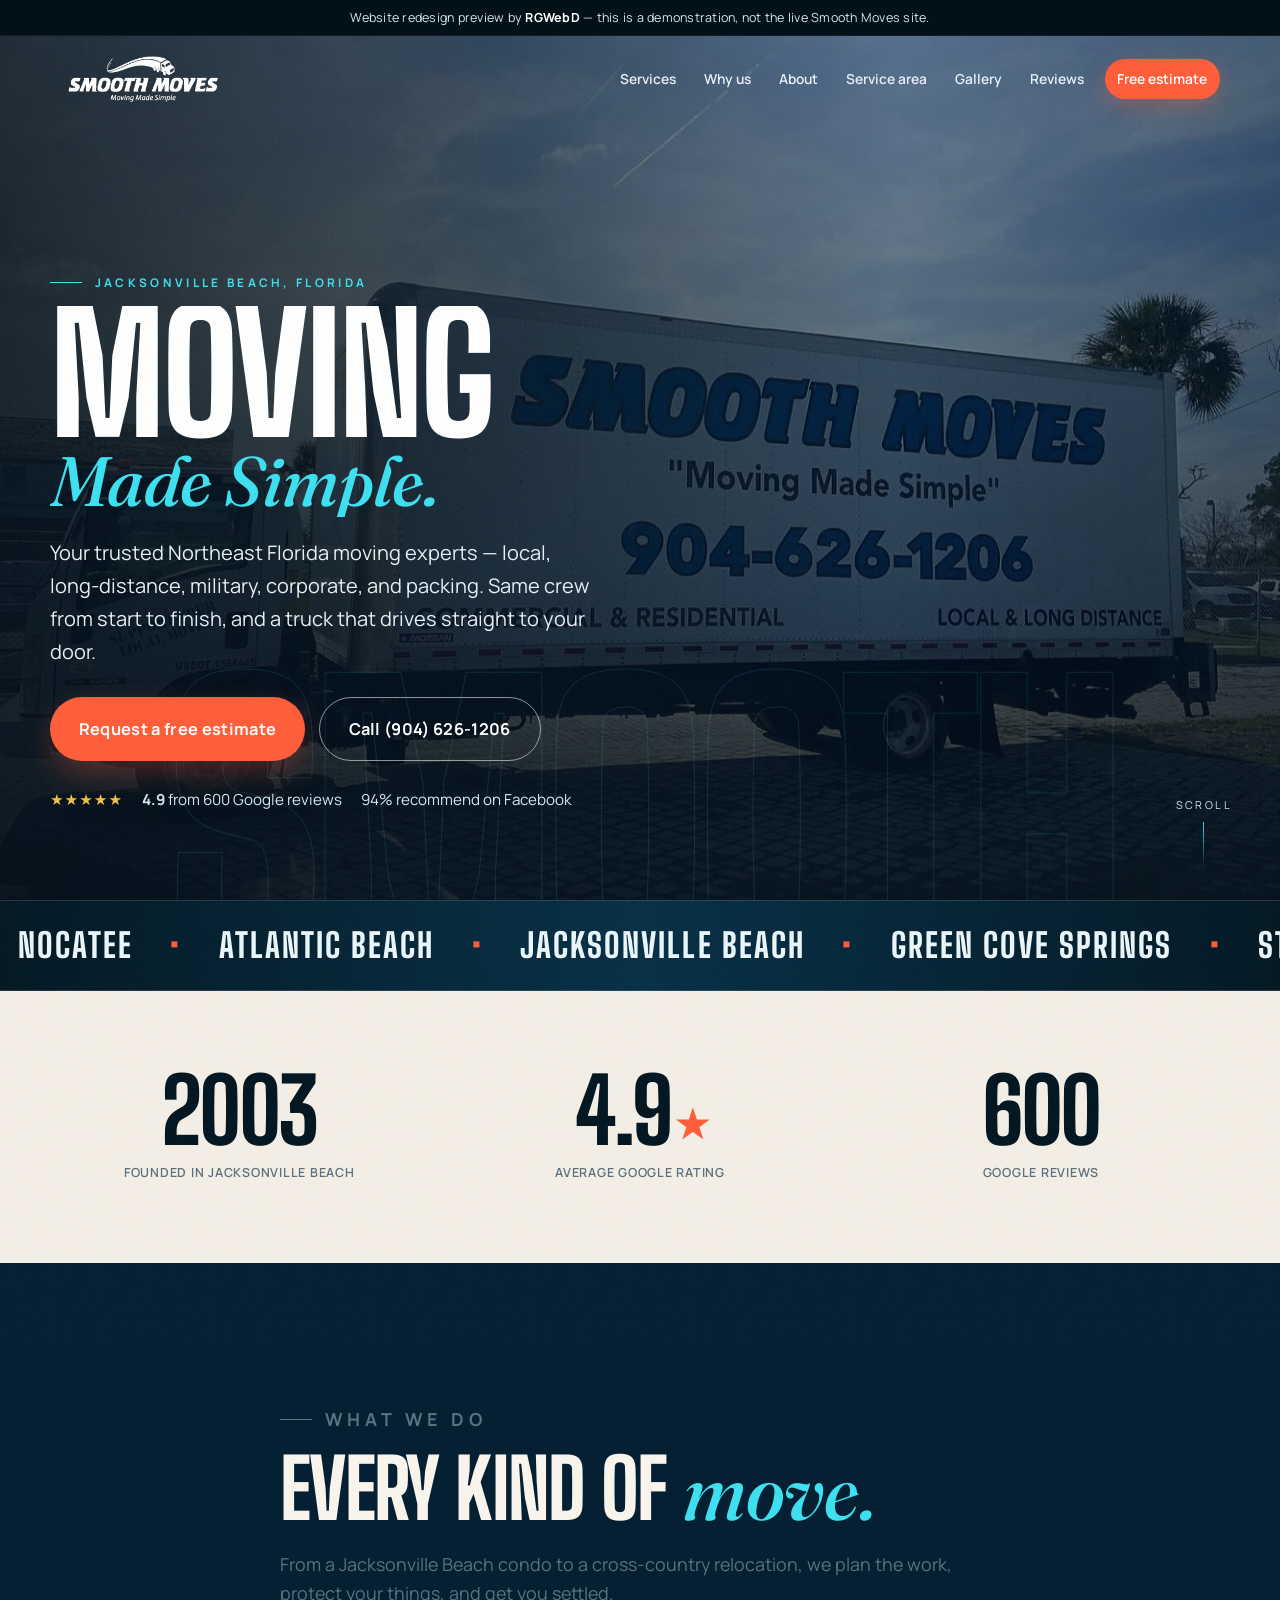
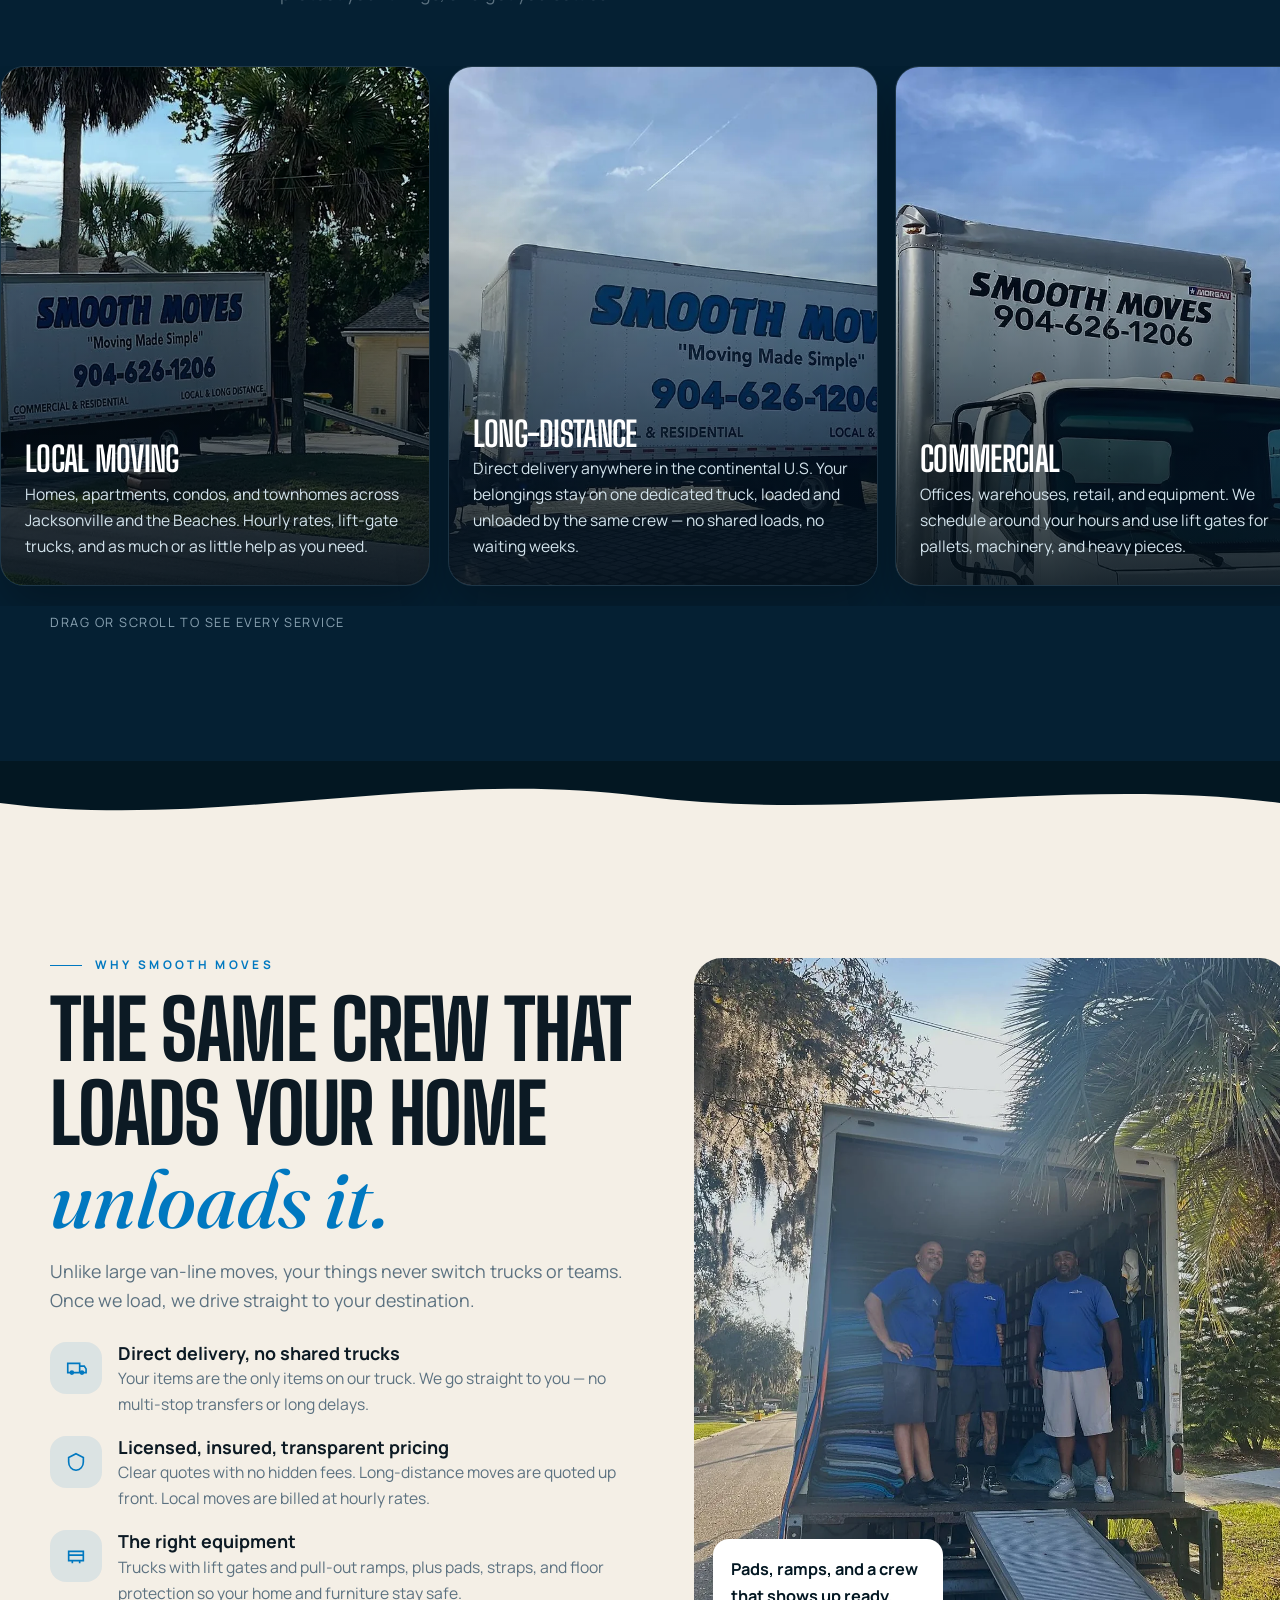
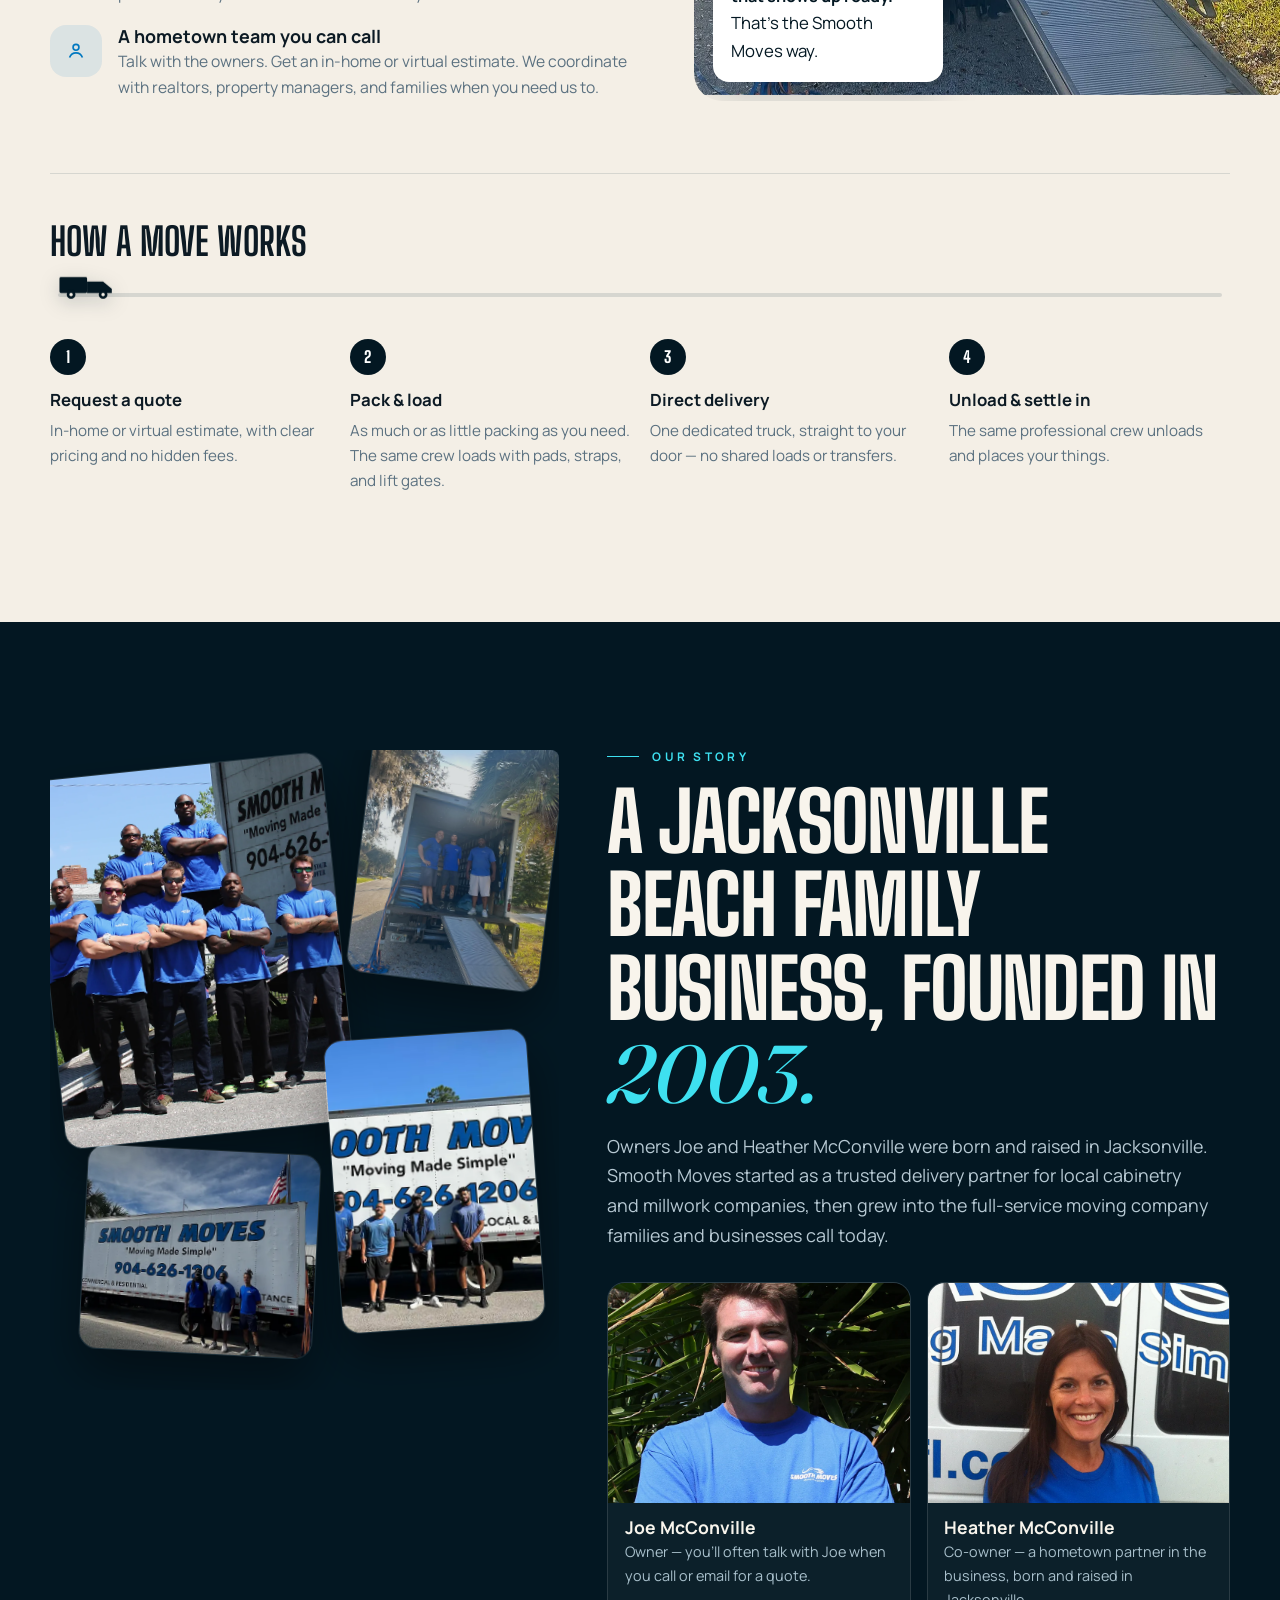
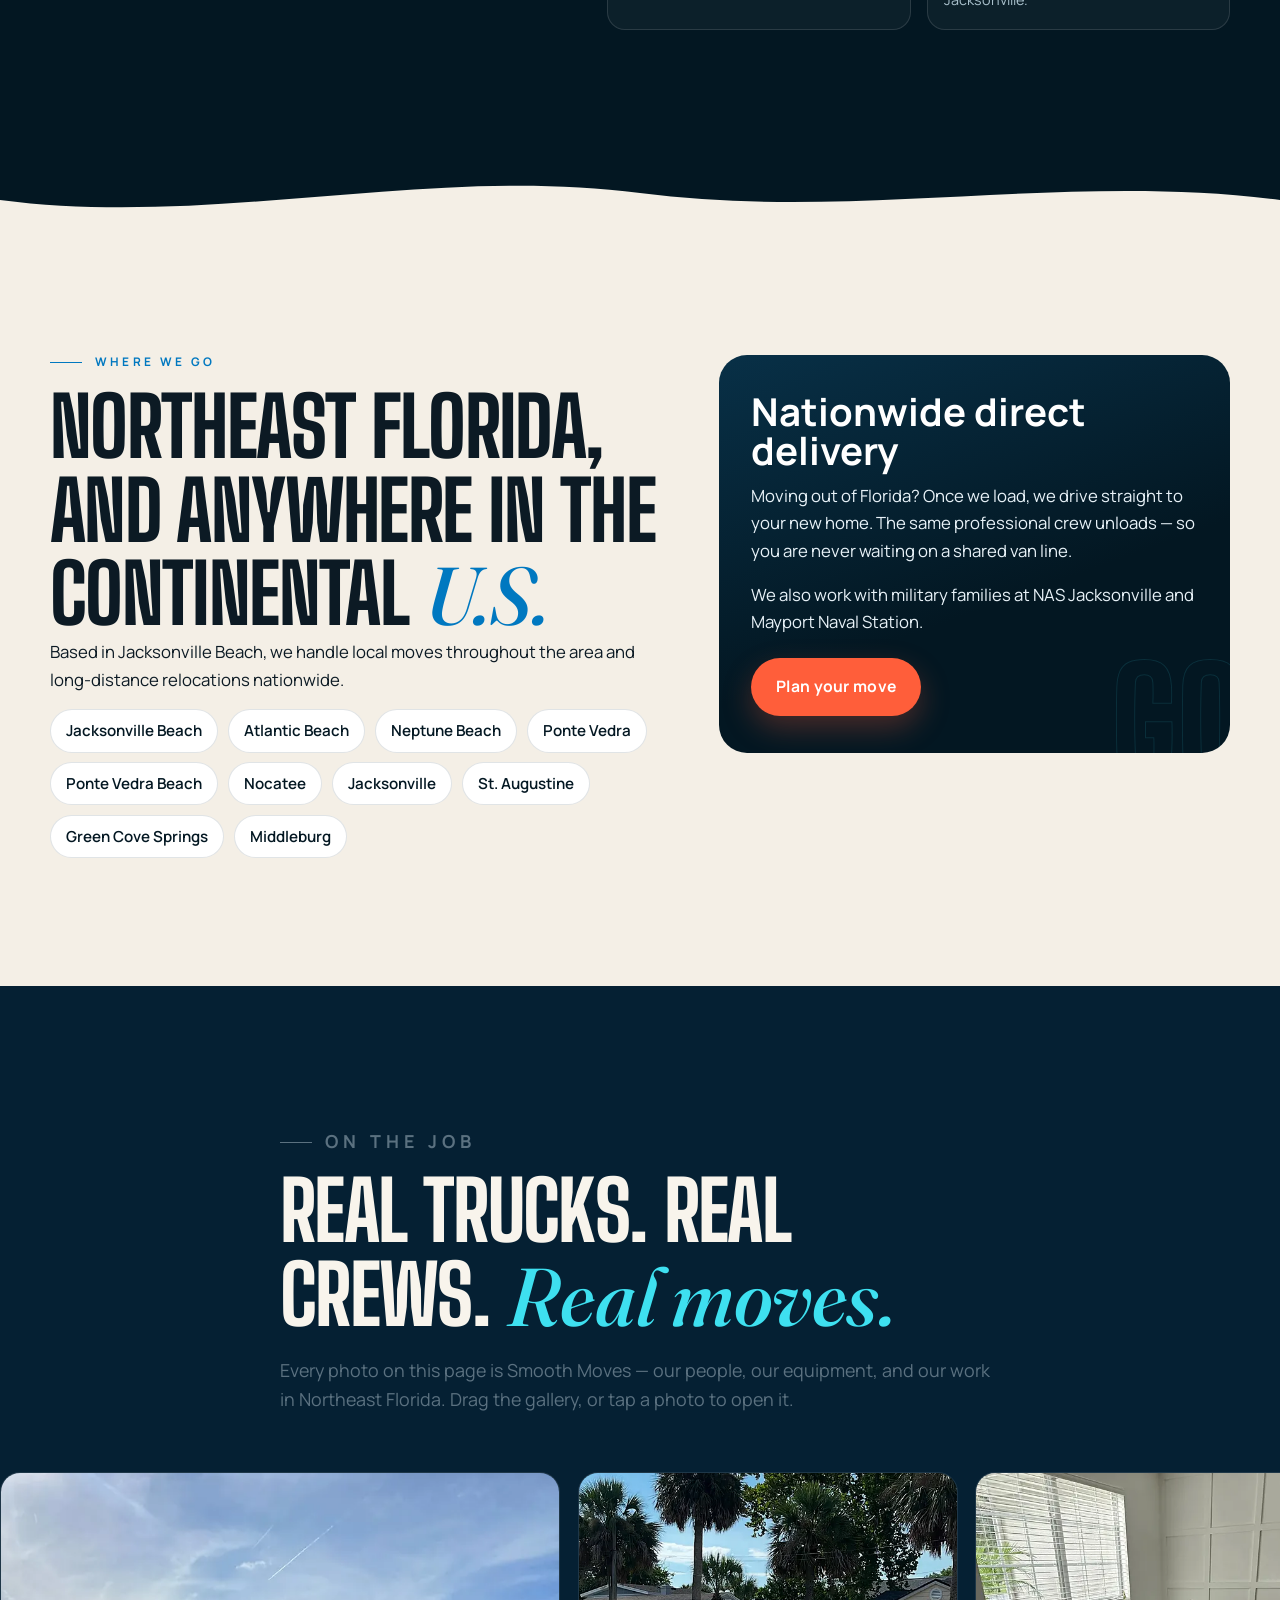
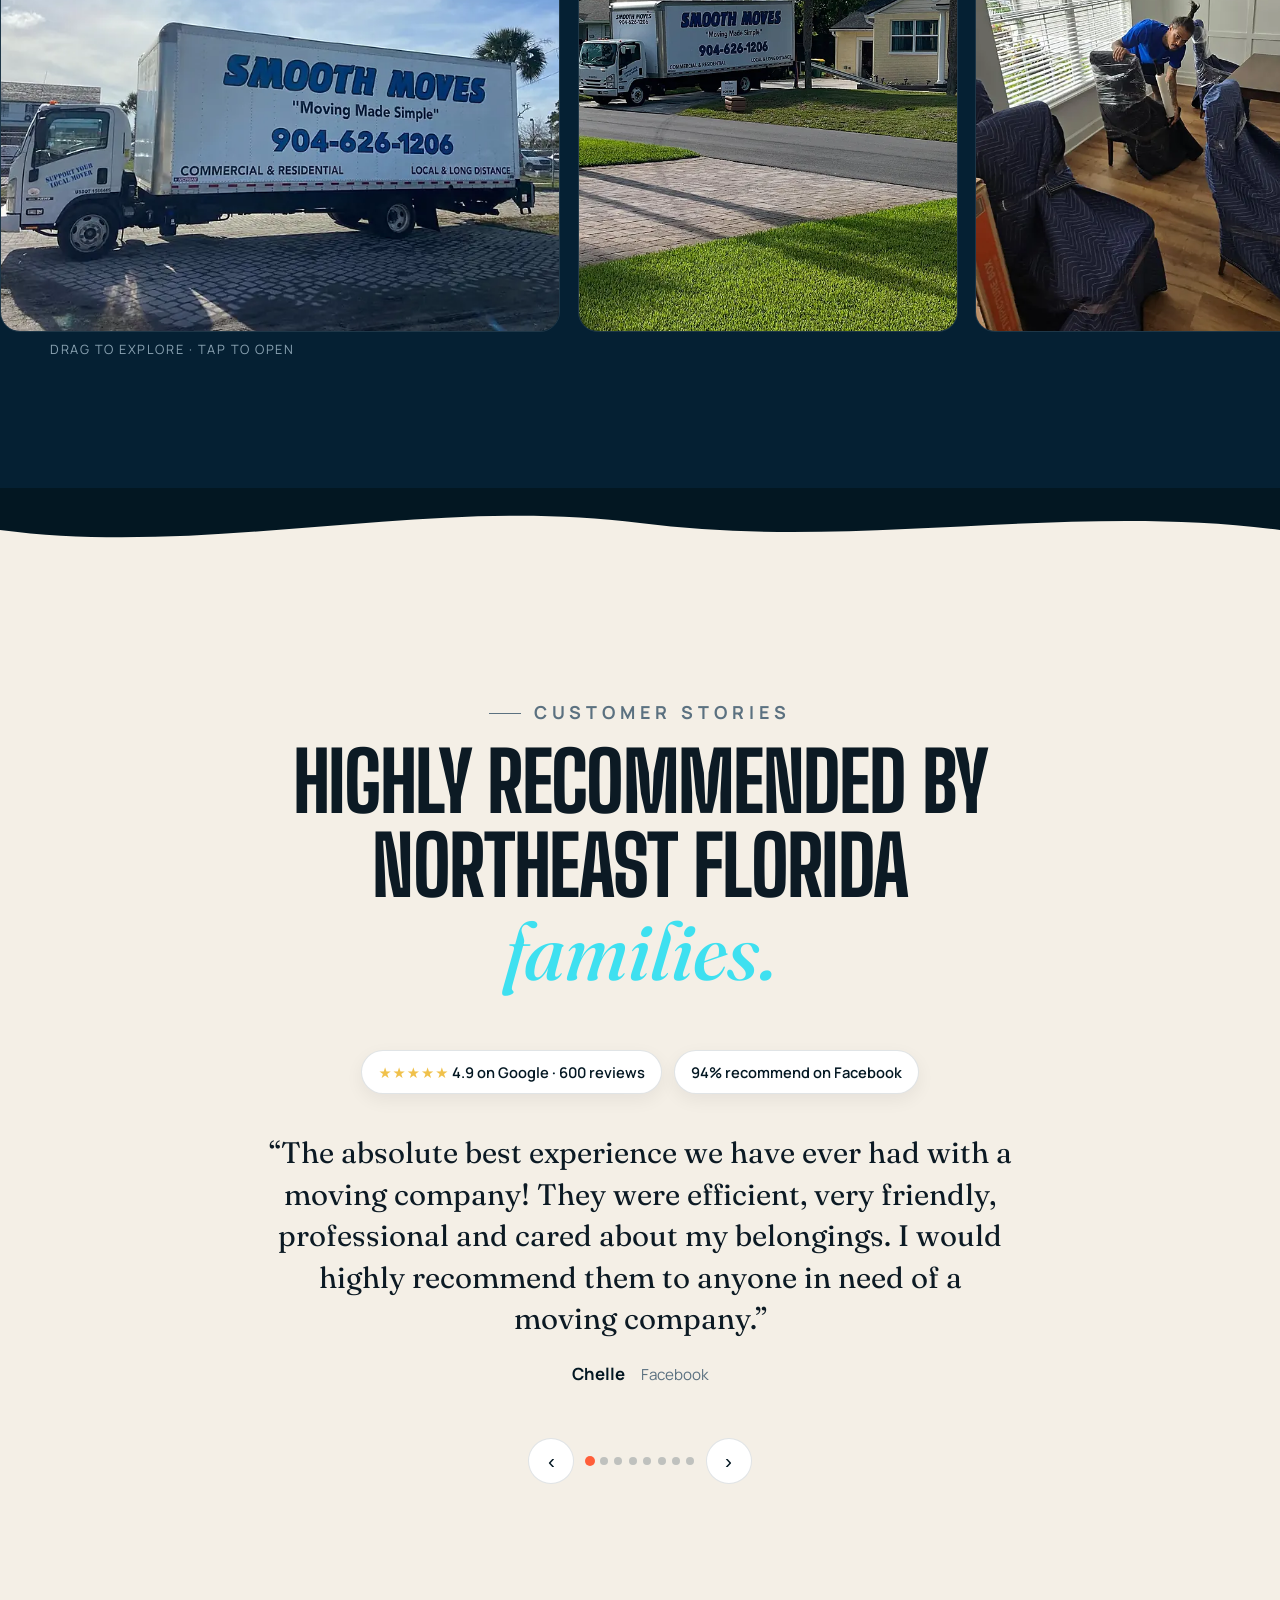
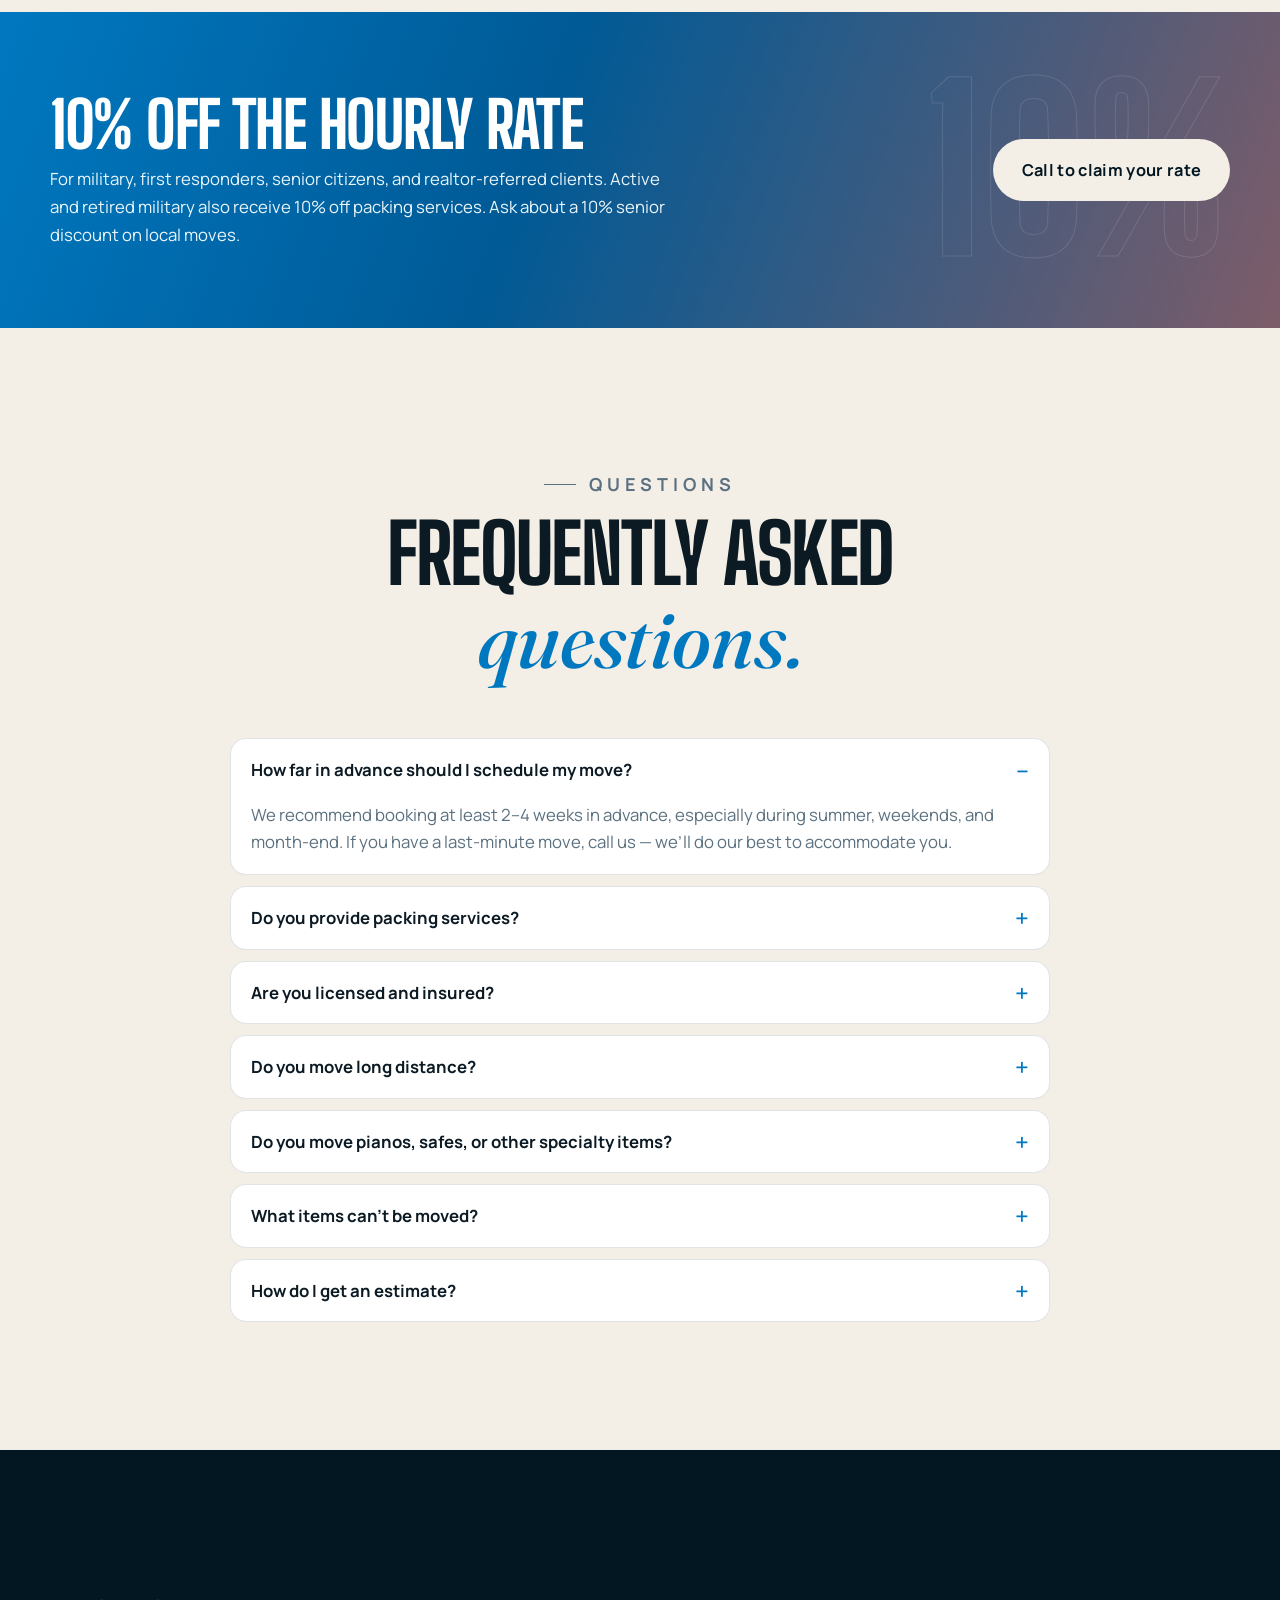
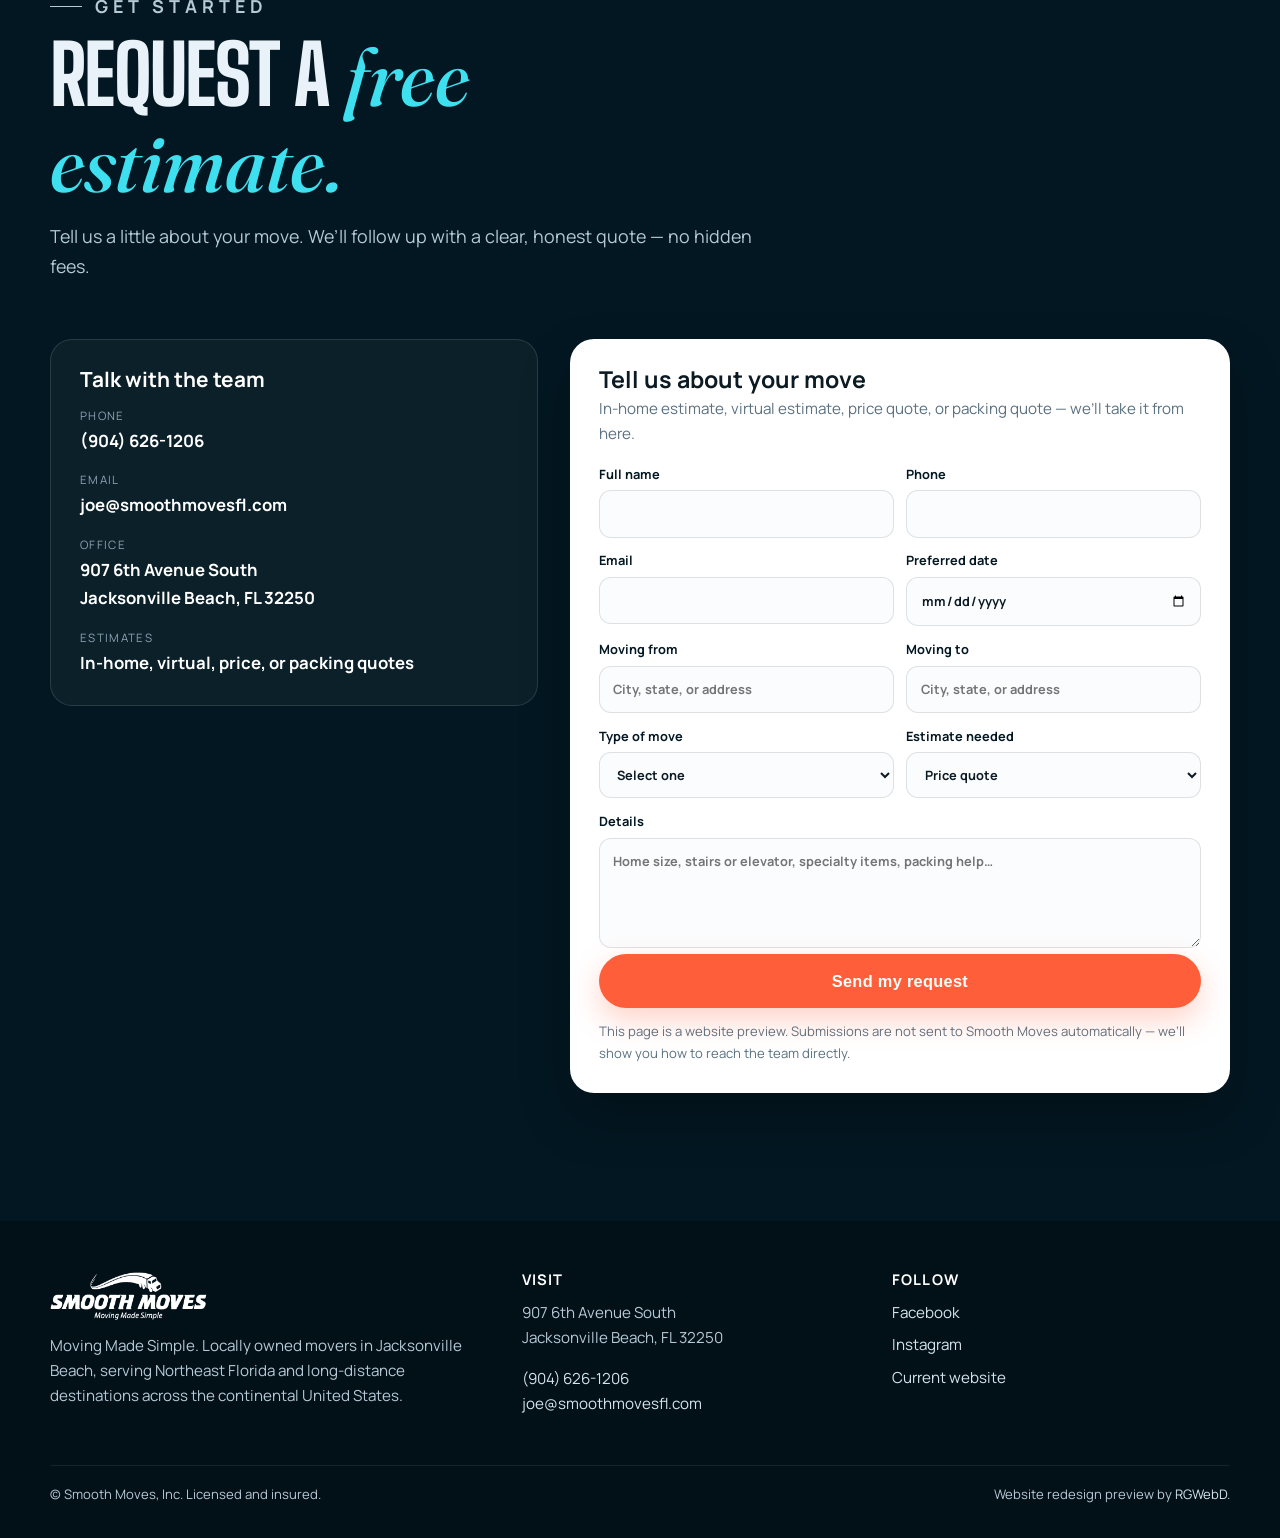
==== commit 8d6b96dd: "Fix hero image preload so the srcset candidate is used. Preload the same responsive srcset as the he" ====
--- a/index.html
+++ b/index.html
@@ -23,7 +23,7 @@
   <link rel="preconnect" href="https://fonts.googleapis.com">
   <link rel="preconnect" href="https://fonts.gstatic.com" crossorigin>
   <link href="https://fonts.googleapis.com/css2?family=Big+Shoulders+Display:wght@700;800;900&family=Fraunces:ital,opsz,wght@0,14..160,500;0,14..160,600;1,14..160,400;1,14..160,500;1,14..160,600&family=Manrope:wght@400;500;600;700;800&display=swap" rel="stylesheet">
-  <link rel="preload" as="image" href="images/hero-wide.webp" type="image/webp">
+  <link rel="preload" as="image" href="images/hero.webp" imagesrcset="images/hero-800.webp 800w, images/hero.webp 1440w, images/hero-wide.webp 1920w" imagesizes="100vw" type="image/webp">
   <link rel="stylesheet" href="styles.css">
   <script>document.documentElement.classList.add("js");</script>
   <script type="application/ld+json">
@@ -140,7 +140,7 @@
       <div class="hero-media">
         <picture>
           <source media="(max-width: 700px)" srcset="images/hero-800.webp">
-          <img src="images/hero-wide.webp" srcset="images/hero.webp 1440w, images/hero-wide.webp 1920w" sizes="100vw" alt="A Smooth Moves box truck in Jacksonville Beach, lettered Moving Made Simple, commercial and residential, local and long distance, with the phone number 904-626-1206" width="1920" height="1080" fetchpriority="high">
+          <img src="images/hero-wide.webp" srcset="images/hero-800.webp 800w, images/hero.webp 1440w, images/hero-wide.webp 1920w" sizes="100vw" alt="A Smooth Moves box truck in Jacksonville Beach, lettered Moving Made Simple, commercial and residential, local and long distance, with the phone number 904-626-1206" width="1920" height="1080" fetchpriority="high">
         </picture>
       </div>
       <div class="hero-shade" aria-hidden="true"></div>
